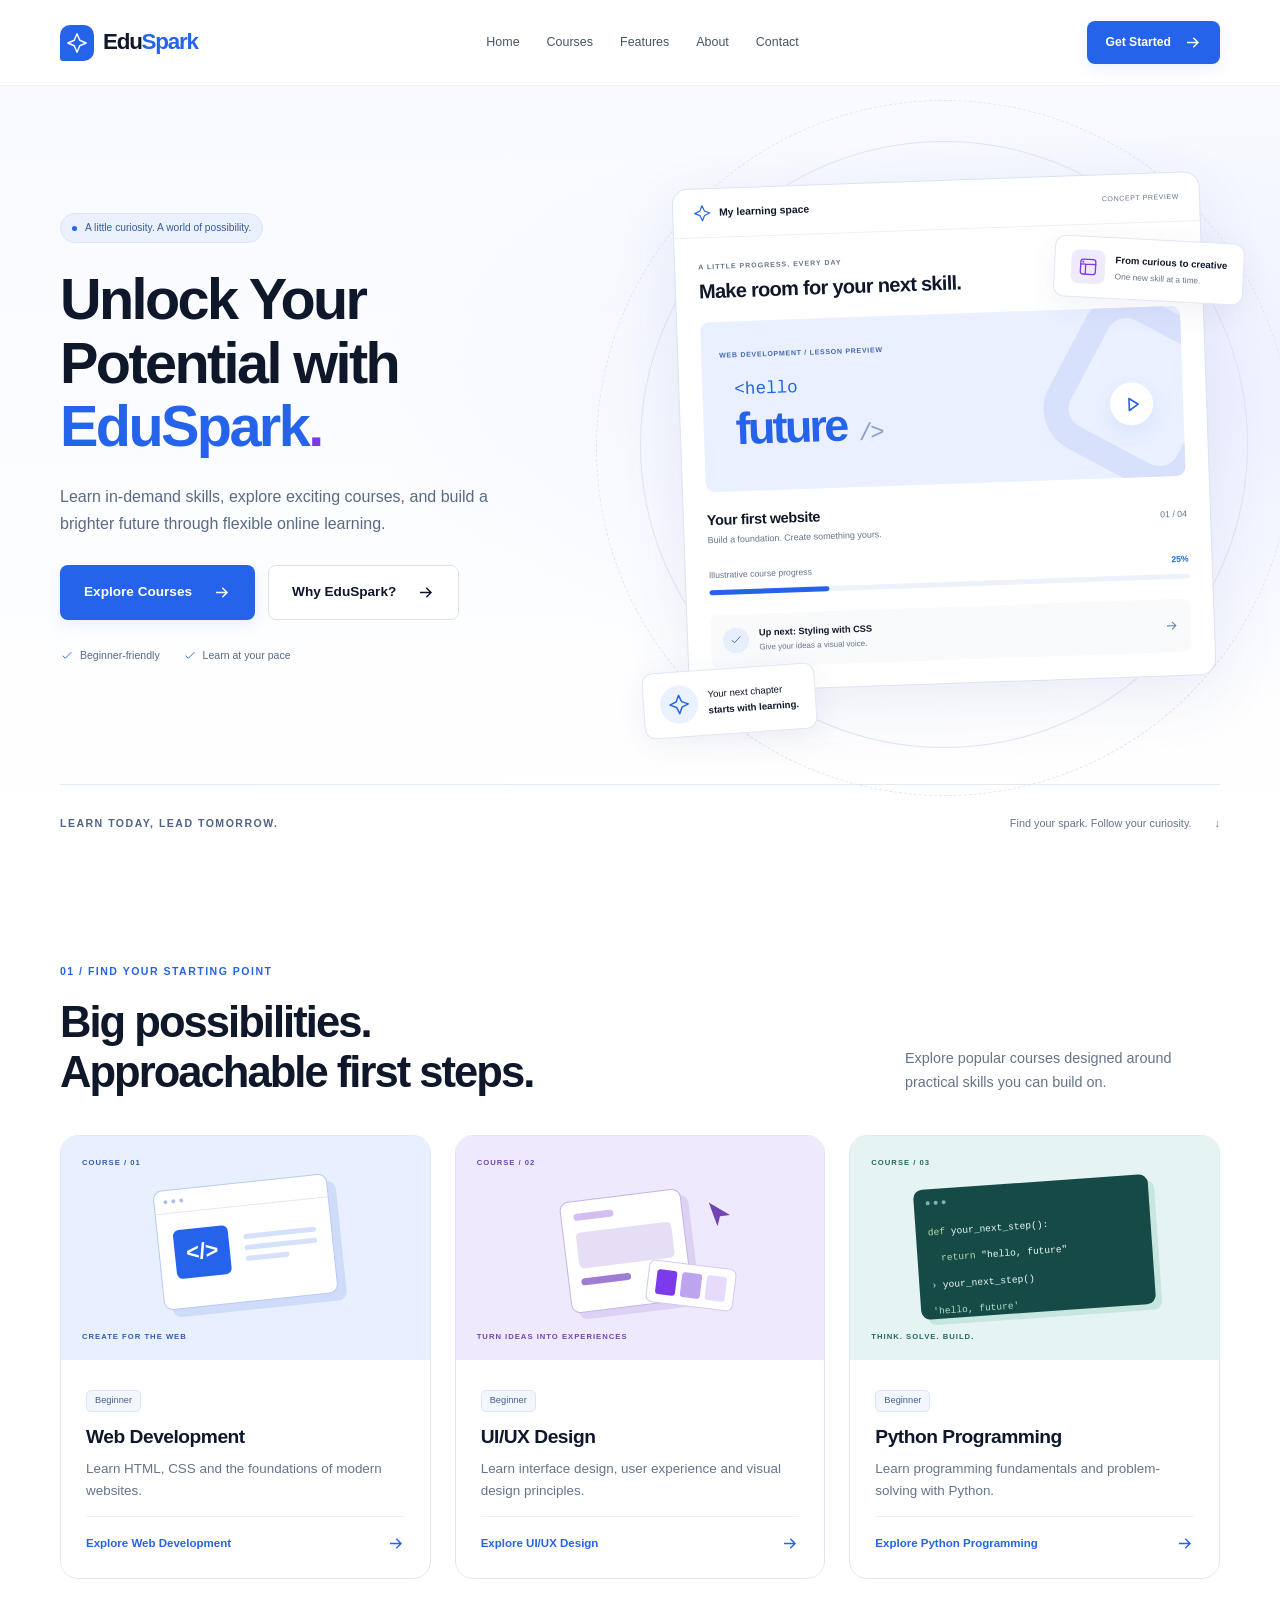
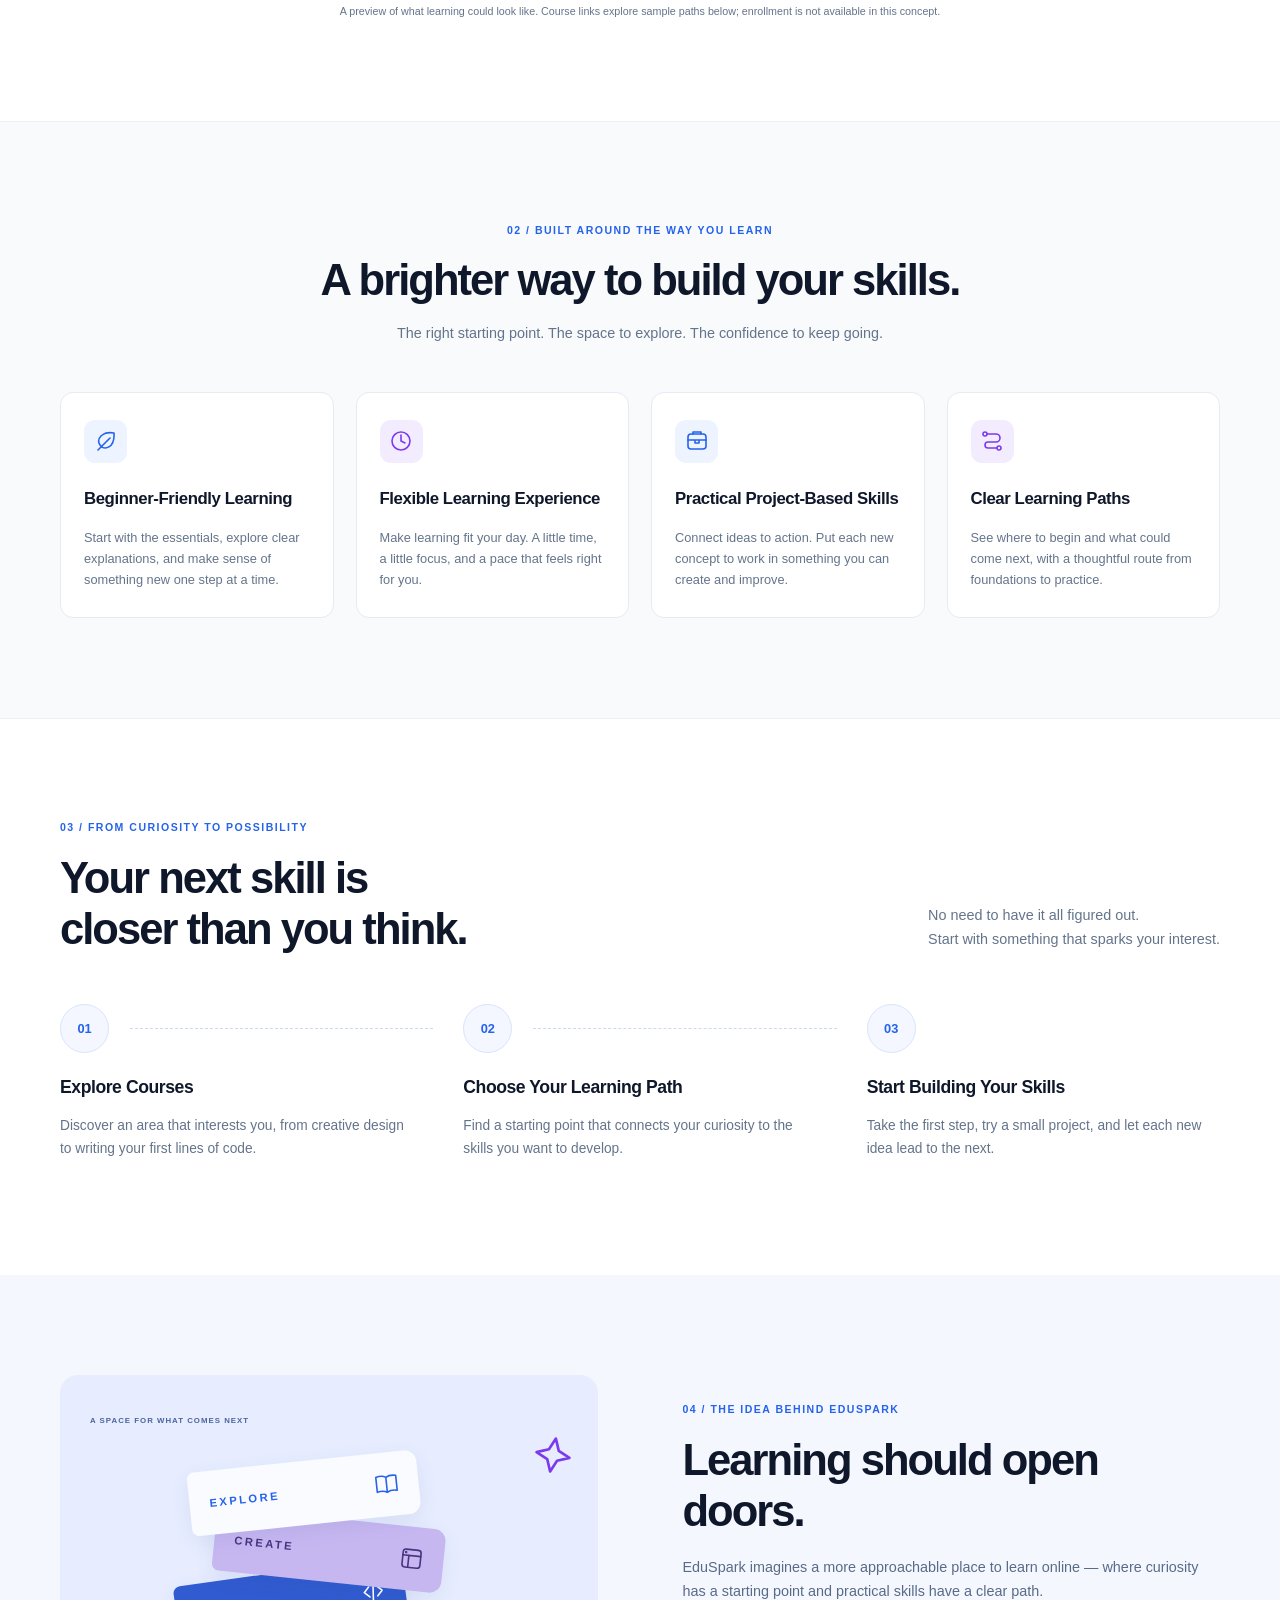
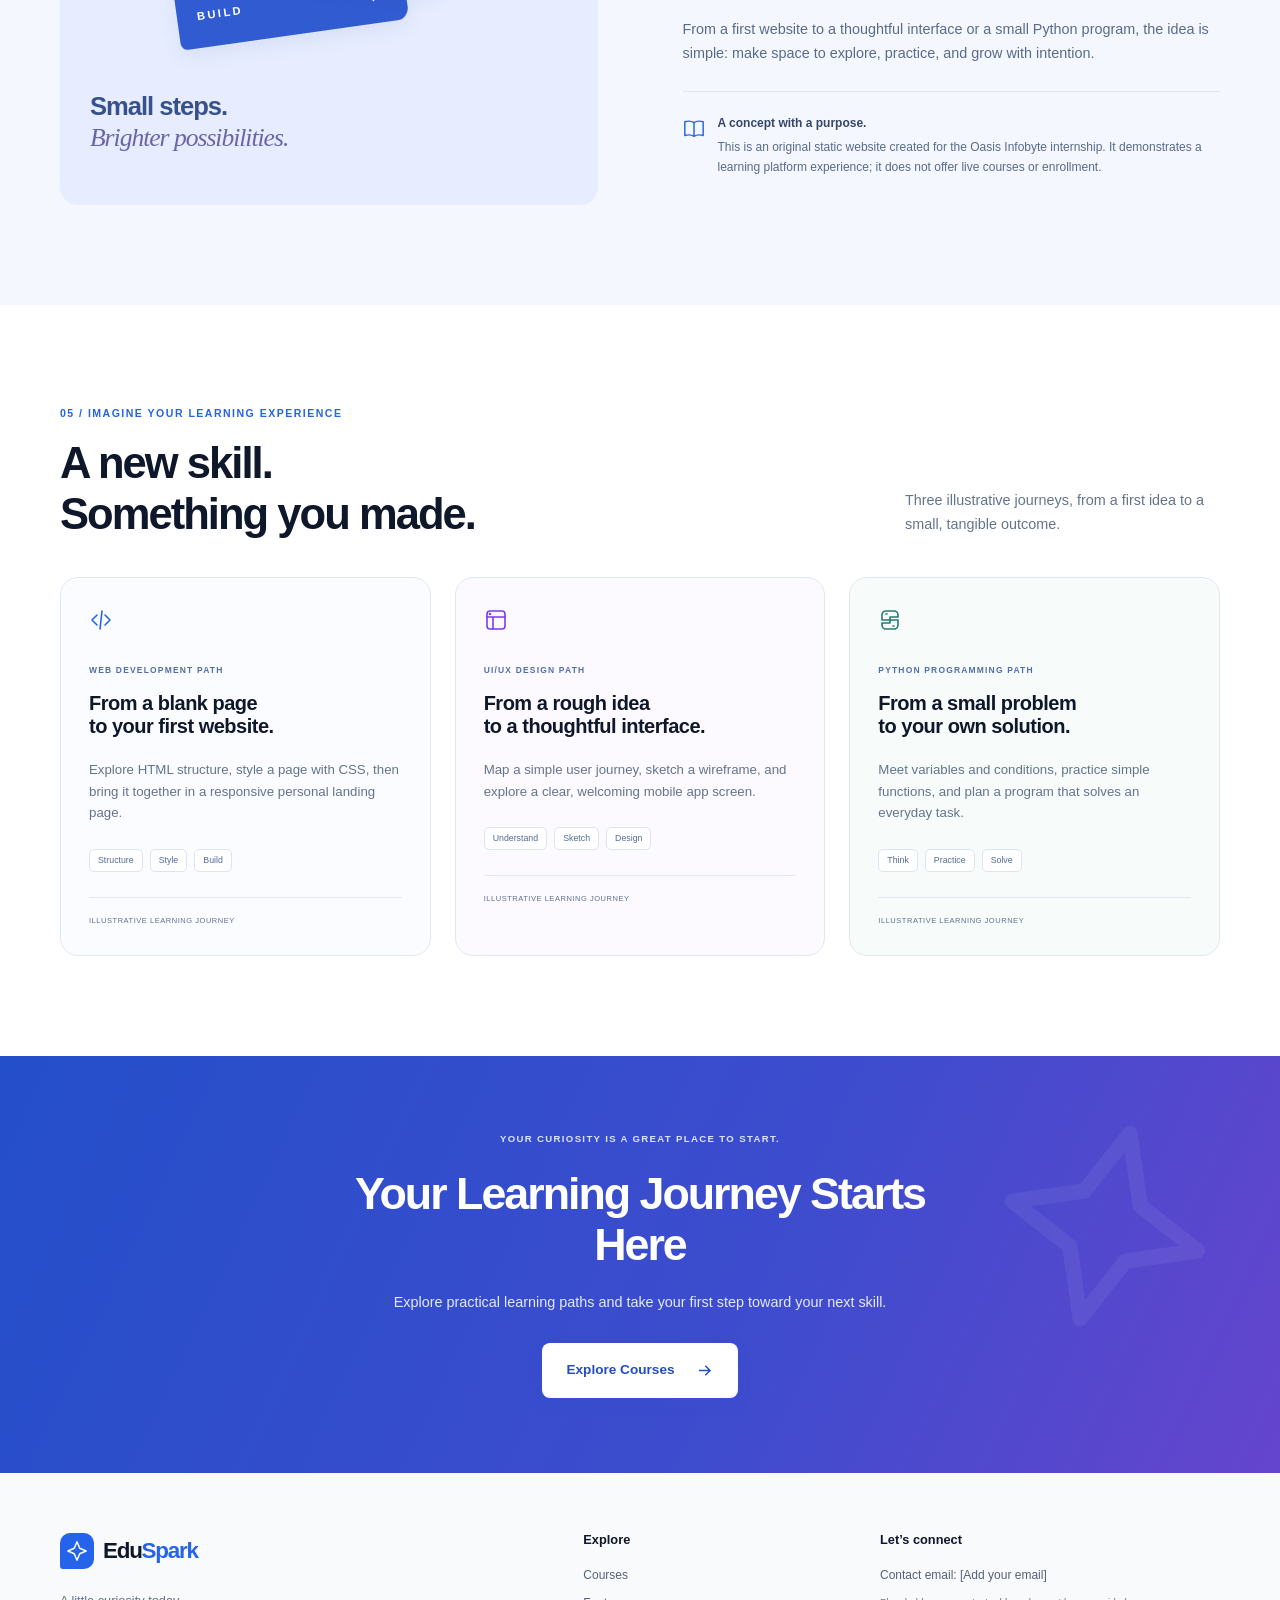
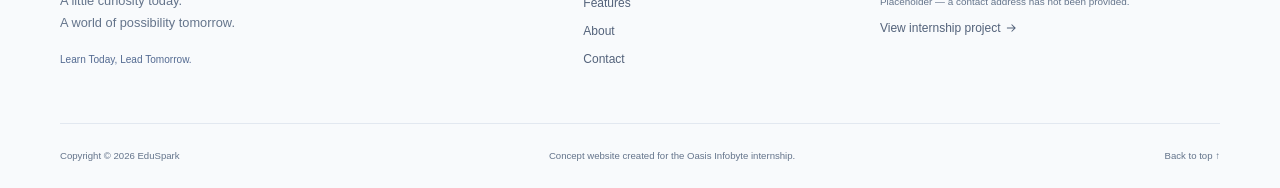
==== WebDev-L1-LandingPage/index.html @ 73d30c65 "Replace Forma landing page with responsive EduSpark concept" ====
<!doctype html>
<html lang="en">
<head>
  <meta charset="UTF-8">
  <meta name="viewport" content="width=device-width, initial-scale=1">
  <meta name="description" content="EduSpark is an online learning platform concept for exploring practical skills in web development, UI/UX design, and Python programming.">
  <meta name="theme-color" content="#2563EB">
  <title>EduSpark — Learn Today, Lead Tomorrow.</title>
  <link rel="stylesheet" href="styles.css">
</head>
<body>
  <a class="skip-link" href="#home">Skip to main content</a>
  <header class="site-header">
    <nav class="container navigation" aria-label="Main navigation">
      <a class="logo" href="#home" aria-label="EduSpark home"><span class="logo-symbol"><svg class="icon" viewBox="0 0 24 24" fill="none" stroke="currentColor" stroke-width="1.6" stroke-linecap="round" stroke-linejoin="round" aria-hidden="true"><path d="m12 2 3 7 7 3-7 3-3 7-3-7-7-3 7-3Z"/></svg></span><span>Edu<span class="logo-blue">Spark</span></span></a>
      <div class="nav-links">
        <a href="#home">Home</a>
        <a href="#courses">Courses</a>
        <a href="#features">Features</a>
        <a href="#about">About</a>
        <a href="#contact">Contact</a>
      </div>
      <a class="button button-small" href="#courses">Get Started <svg viewBox="0 0 24 24" class="arrow" fill="none" stroke="currentColor" stroke-width="1.8" aria-hidden="true"><path d="M5 12h14m-6-6 6 6-6 6"/></svg></a>
    </nav>
  </header>

  <main>
    <section class="hero" id="home" aria-labelledby="hero-title">
      <div class="container hero-grid">
        <div class="hero-copy">
          <p class="pill"><span class="pill-dot"></span> A little curiosity. A world of possibility.</p>
          <h1 id="hero-title">Unlock Your<br>Potential with <span>EduSpark</span><span class="title-dot">.</span></h1>
          <p class="hero-description">Learn in-demand skills, explore exciting courses, and build a brighter future through flexible online learning.</p>
          <div class="hero-actions">
            <a class="button" href="#courses">Explore Courses <svg viewBox="0 0 24 24" class="arrow" fill="none" stroke="currentColor" stroke-width="1.8" aria-hidden="true"><path d="M5 12h14m-6-6 6 6-6 6"/></svg></a>
            <a class="button button-secondary" href="#features">Why EduSpark? <svg viewBox="0 0 24 24" class="arrow" fill="none" stroke="currentColor" stroke-width="1.8" aria-hidden="true"><path d="M5 12h14m-6-6 6 6-6 6"/></svg></a>
          </div>
          <div class="hero-notes"><span><svg class="icon" viewBox="0 0 24 24" fill="none" stroke="currentColor" stroke-width="1.6" stroke-linecap="round" stroke-linejoin="round" aria-hidden="true"><path d="m5 12 4 4L19 6"/></svg> Beginner-friendly</span><span><svg class="icon" viewBox="0 0 24 24" fill="none" stroke="currentColor" stroke-width="1.6" stroke-linecap="round" stroke-linejoin="round" aria-hidden="true"><path d="m5 12 4 4L19 6"/></svg> Learn at your pace</span></div>
        </div>

        <div class="learning-scene" role="img" aria-label="Illustrative learning dashboard, demonstrating a web development learning path">
          <span class="scene-orbit orbit-one" aria-hidden="true"></span>
          <span class="scene-orbit orbit-two" aria-hidden="true"></span>
          <div class="dashboard">
            <div class="dashboard-top"><span class="dashboard-brand"><svg class="icon" viewBox="0 0 24 24" fill="none" stroke="currentColor" stroke-width="1.6" stroke-linecap="round" stroke-linejoin="round" aria-hidden="true"><path d="m12 2 3 7 7 3-7 3-3 7-3-7-7-3 7-3Z"/></svg> My learning space</span><span class="demo-label">CONCEPT PREVIEW</span></div>
            <div class="dashboard-body">
              <div class="dashboard-welcome"><div><p class="eyebrow">A LITTLE PROGRESS, EVERY DAY</p><h2>Make room for your next skill.</h2></div><span class="dashboard-avatar" aria-hidden="true"><svg class="icon" viewBox="0 0 24 24" fill="none" stroke="currentColor" stroke-width="1.6" stroke-linecap="round" stroke-linejoin="round" aria-hidden="true"><path d="M12 5c-3-2-6-2-10-1v15c4-1 7-1 10 1 3-2 6-2 10-1V4c-4-1-7-1-10 1Zm0 0v15"/></svg></span></div>
              <div class="lesson-art" aria-hidden="true"><span class="lesson-tag">WEB DEVELOPMENT / LESSON PREVIEW</span><div class="code-illustration"><span>&lt;hello</span><strong>future<span> /&gt;</span></strong></div><span class="play-icon"><svg class="icon" viewBox="0 0 24 24" fill="none" stroke="currentColor" stroke-width="1.6" stroke-linecap="round" stroke-linejoin="round" aria-hidden="true"><path d="m9 6 9 6-9 6Z"/></svg></span><div class="art-grid"></div></div>
              <div class="lesson-meta"><div><h3>Your first website</h3><p>Build a foundation. Create something yours.</p></div><span class="lesson-step">01 / 04</span></div>
              <div class="progress-heading"><span>Illustrative course progress</span><strong>25%</strong></div>
              <div class="progress-track" aria-hidden="true"><span></span></div>
              <div class="next-lesson"><span class="next-check"><svg class="icon" viewBox="0 0 24 24" fill="none" stroke="currentColor" stroke-width="1.6" stroke-linecap="round" stroke-linejoin="round" aria-hidden="true"><path d="m5 12 4 4L19 6"/></svg></span><div><strong>Up next: Styling with CSS</strong><span>Give your ideas a visual voice.</span></div><svg viewBox="0 0 24 24" class="arrow" fill="none" stroke="currentColor" stroke-width="1.8" aria-hidden="true"><path d="M5 12h14m-6-6 6 6-6 6"/></svg></div>
            </div>
          </div>
          <div class="floating-card floating-skill"><span class="float-icon"><svg class="icon" viewBox="0 0 24 24" fill="none" stroke="currentColor" stroke-width="1.6" stroke-linecap="round" stroke-linejoin="round" aria-hidden="true"><rect x="3" y="3" width="18" height="18" rx="3"/><path d="M3 9h18M9 9v12"/><circle cx="6" cy="6" r=".5"/></svg></span><div><strong>From curious to creative</strong><span>One new skill at a time.</span></div></div>
          <div class="floating-card floating-note"><span class="spark-note"><svg class="icon" viewBox="0 0 24 24" fill="none" stroke="currentColor" stroke-width="1.6" stroke-linecap="round" stroke-linejoin="round" aria-hidden="true"><path d="m12 2 3 7 7 3-7 3-3 7-3-7-7-3 7-3Z"/></svg></span><span>Your next chapter<br><strong>starts with learning.</strong></span></div>
        </div>
      </div>
      <div class="container hero-baseline"><span class="eyebrow">LEARN TODAY, LEAD TOMORROW.</span><span>Find your spark. Follow your curiosity. <span aria-hidden="true">↓</span></span></div>
    </section>

    <section class="section courses-section" id="courses" aria-labelledby="courses-title">
      <div class="container">
        <div class="section-heading"><div><p class="eyebrow section-kicker">01 / FIND YOUR STARTING POINT</p><h2 id="courses-title">Big possibilities.<br>Approachable first steps.</h2></div><p>Explore popular courses designed around practical skills you can build on.</p></div>
        <div class="course-grid">
          <article class="course-card"><div class="course-art web-art"><span class="course-number">COURSE / 01</span><div class="mini-browser" aria-hidden="true"><div class="browser-dots"><i></i><i></i><i></i></div><div class="browser-content"><span>&lt;/&gt;</span><div><b></b><b></b><b></b></div></div></div><span class="art-caption">CREATE FOR THE WEB</span></div><div class="course-body"><span class="level">Beginner</span><h3>Web Development</h3><p>Learn HTML, CSS and the foundations of modern websites.</p><a class="course-link" href="#path-web">Explore Web Development <svg viewBox="0 0 24 24" class="arrow" fill="none" stroke="currentColor" stroke-width="1.8" aria-hidden="true"><path d="M5 12h14m-6-6 6 6-6 6"/></svg></a></div></article>
          <article class="course-card"><div class="course-art design-art"><span class="course-number">COURSE / 02</span><div class="design-visual" aria-hidden="true"><div class="design-window"><span></span><i></i><b></b></div><div class="palette"><i></i><i></i><i></i></div><svg class="design-cursor" viewBox="0 0 24 24" fill="currentColor" aria-hidden="true"><path d="m3 2 17 10-8 1-2 8Z"/></svg></div><span class="art-caption">TURN IDEAS INTO EXPERIENCES</span></div><div class="course-body"><span class="level">Beginner</span><h3>UI/UX Design</h3><p>Learn interface design, user experience and visual design principles.</p><a class="course-link" href="#path-design">Explore UI/UX Design <svg viewBox="0 0 24 24" class="arrow" fill="none" stroke="currentColor" stroke-width="1.8" aria-hidden="true"><path d="M5 12h14m-6-6 6 6-6 6"/></svg></a></div></article>
          <article class="course-card"><div class="course-art python-art"><span class="course-number">COURSE / 03</span><div class="python-visual" aria-hidden="true"><div class="terminal-top"><i></i><i></i><i></i></div><code><span>def</span> your_next_step():<br>&nbsp; <span>return</span> "hello, future"<br><b>›</b> your_next_step()<br><em>'hello, future'</em></code></div><span class="art-caption">THINK. SOLVE. BUILD.</span></div><div class="course-body"><span class="level">Beginner</span><h3>Python Programming</h3><p>Learn programming fundamentals and problem-solving with Python.</p><a class="course-link" href="#path-python">Explore Python Programming <svg viewBox="0 0 24 24" class="arrow" fill="none" stroke="currentColor" stroke-width="1.8" aria-hidden="true"><path d="M5 12h14m-6-6 6 6-6 6"/></svg></a></div></article>
        </div>
        <p class="section-note">A preview of what learning could look like. Course links explore sample paths below; enrollment is not available in this concept.</p>
      </div>
    </section>

    <section class="section features-section" id="features" aria-labelledby="features-title">
      <div class="container"><div class="section-heading centered"><p class="eyebrow section-kicker">02 / BUILT AROUND THE WAY YOU LEARN</p><h2 id="features-title">A brighter way to build your skills.</h2><p>The right starting point. The space to explore. The confidence to keep going.</p></div>
        <div class="features-grid">
          <article class="feature-card"><span class="feature-icon"><svg class="icon" viewBox="0 0 24 24" fill="none" stroke="currentColor" stroke-width="1.6" stroke-linecap="round" stroke-linejoin="round" aria-hidden="true"><path d="M20 4C8 2 2 10 6 16s15 3 14-12ZM4 21 16 9"/></svg></span><h3>Beginner-Friendly Learning</h3><p>Start with the essentials, explore clear explanations, and make sense of something new one step at a time.</p></article>
          <article class="feature-card"><span class="feature-icon"><svg class="icon" viewBox="0 0 24 24" fill="none" stroke="currentColor" stroke-width="1.6" stroke-linecap="round" stroke-linejoin="round" aria-hidden="true"><circle cx="12" cy="12" r="9"/><path d="M12 6v6l4 2"/></svg></span><h3>Flexible Learning Experience</h3><p>Make learning fit your day. A little time, a little focus, and a pace that feels right for you.</p></article>
          <article class="feature-card"><span class="feature-icon"><svg class="icon" viewBox="0 0 24 24" fill="none" stroke="currentColor" stroke-width="1.6" stroke-linecap="round" stroke-linejoin="round" aria-hidden="true"><rect x="3" y="5" width="18" height="15" rx="3"/><path d="M8 5V3h8v2M3 11h18m-11 0v3h4v-3"/></svg></span><h3>Practical Project-Based Skills</h3><p>Connect ideas to action. Put each new concept to work in something you can create and improve.</p></article>
          <article class="feature-card"><span class="feature-icon"><svg class="icon" viewBox="0 0 24 24" fill="none" stroke="currentColor" stroke-width="1.6" stroke-linecap="round" stroke-linejoin="round" aria-hidden="true"><circle cx="5" cy="5" r="2"/><circle cx="19" cy="19" r="2"/><path d="M7 5h9a4 4 0 0 1 0 8H8a3 3 0 0 0 0 6h9"/></svg></span><h3>Clear Learning Paths</h3><p>See where to begin and what could come next, with a thoughtful route from foundations to practice.</p></article>
        </div>
      </div>
    </section>

    <section class="section journey-section" id="how-it-works" aria-labelledby="journey-title"><div class="container">
      <div class="section-heading"><div><p class="eyebrow section-kicker">03 / FROM CURIOSITY TO POSSIBILITY</p><h2 id="journey-title">Your next skill is<br>closer than you think.</h2></div><p>No need to have it all figured out.<br>Start with something that sparks your interest.</p></div>
      <ol class="steps"><li><span class="step-number">01</span><h3>Explore Courses</h3><p>Discover an area that interests you, from creative design to writing your first lines of code.</p></li><li><span class="step-number">02</span><h3>Choose Your Learning Path</h3><p>Find a starting point that connects your curiosity to the skills you want to develop.</p></li><li><span class="step-number">03</span><h3>Start Building Your Skills</h3><p>Take the first step, try a small project, and let each new idea lead to the next.</p></li></ol>
    </div></section>

    <section class="section about-section" id="about" aria-labelledby="about-title"><div class="container about-grid">
      <div class="about-art" aria-hidden="true"><span class="art-eyebrow">A SPACE FOR WHAT COMES NEXT</span><div class="book-stack"><div class="book book-one"><span>BUILD</span><svg class="icon" viewBox="0 0 24 24" fill="none" stroke="currentColor" stroke-width="1.6" stroke-linecap="round" stroke-linejoin="round" aria-hidden="true"><path d="m8 7-5 5 5 5m8-10 5 5-5 5m-3-14-2 18"/></svg></div><div class="book book-two"><span>CREATE</span><svg class="icon" viewBox="0 0 24 24" fill="none" stroke="currentColor" stroke-width="1.6" stroke-linecap="round" stroke-linejoin="round" aria-hidden="true"><rect x="3" y="3" width="18" height="18" rx="3"/><path d="M3 9h18M9 9v12"/><circle cx="6" cy="6" r=".5"/></svg></div><div class="book book-three"><span>EXPLORE</span><svg class="icon" viewBox="0 0 24 24" fill="none" stroke="currentColor" stroke-width="1.6" stroke-linecap="round" stroke-linejoin="round" aria-hidden="true"><path d="M12 5c-3-2-6-2-10-1v15c4-1 7-1 10 1 3-2 6-2 10-1V4c-4-1-7-1-10 1Zm0 0v15"/></svg></div></div><span class="about-spark"><svg class="icon" viewBox="0 0 24 24" fill="none" stroke="currentColor" stroke-width="1.6" stroke-linecap="round" stroke-linejoin="round" aria-hidden="true"><path d="m12 2 3 7 7 3-7 3-3 7-3-7-7-3 7-3Z"/></svg></span><p>Small steps.<br><em>Brighter possibilities.</em></p></div>
      <div class="about-copy"><p class="eyebrow section-kicker">04 / THE IDEA BEHIND EDUSPARK</p><h2 id="about-title">Learning should open doors.</h2><p>EduSpark imagines a more approachable place to learn online — where curiosity has a starting point and practical skills have a clear path.</p><p>From a first website to a thoughtful interface or a small Python program, the idea is simple: make space to explore, practice, and grow with intention.</p><div class="concept-note"><svg class="icon" viewBox="0 0 24 24" fill="none" stroke="currentColor" stroke-width="1.6" stroke-linecap="round" stroke-linejoin="round" aria-hidden="true"><path d="M12 5c-3-2-6-2-10-1v15c4-1 7-1 10 1 3-2 6-2 10-1V4c-4-1-7-1-10 1Zm0 0v15"/></svg> <p><strong>A concept with a purpose.</strong> This is an original static website created for the Oasis Infobyte internship. It demonstrates a learning platform experience; it does not offer live courses or enrollment.</p></div></div>
    </div></section>

    <section class="section experience-section" id="learning-paths" aria-labelledby="experience-title"><div class="container">
      <div class="section-heading"><div><p class="eyebrow section-kicker">05 / IMAGINE YOUR LEARNING EXPERIENCE</p><h2 id="experience-title">A new skill.<br>Something you made.</h2></div><p>Three illustrative journeys, from a first idea to a small, tangible outcome.</p></div>
      <div class="experience-grid">
        <article class="experience-card" id="path-web"><span class="experience-icon"><svg class="icon" viewBox="0 0 24 24" fill="none" stroke="currentColor" stroke-width="1.6" stroke-linecap="round" stroke-linejoin="round" aria-hidden="true"><path d="m8 7-5 5 5 5m8-10 5 5-5 5m-3-14-2 18"/></svg></span><p class="eyebrow">WEB DEVELOPMENT PATH</p><h3>From a blank page<br>to your first website.</h3><p>Explore HTML structure, style a page with CSS, then bring it together in a responsive personal landing page.</p><div class="path-tags"><span>Structure</span><span>Style</span><span>Build</span></div><span class="example-label">ILLUSTRATIVE LEARNING JOURNEY</span></article>
        <article class="experience-card" id="path-design"><span class="experience-icon"><svg class="icon" viewBox="0 0 24 24" fill="none" stroke="currentColor" stroke-width="1.6" stroke-linecap="round" stroke-linejoin="round" aria-hidden="true"><rect x="3" y="3" width="18" height="18" rx="3"/><path d="M3 9h18M9 9v12"/><circle cx="6" cy="6" r=".5"/></svg></span><p class="eyebrow">UI/UX DESIGN PATH</p><h3>From a rough idea<br>to a thoughtful interface.</h3><p>Map a simple user journey, sketch a wireframe, and explore a clear, welcoming mobile app screen.</p><div class="path-tags"><span>Understand</span><span>Sketch</span><span>Design</span></div><span class="example-label">ILLUSTRATIVE LEARNING JOURNEY</span></article>
        <article class="experience-card" id="path-python"><span class="experience-icon"><svg class="icon" viewBox="0 0 24 24" fill="none" stroke="currentColor" stroke-width="1.6" stroke-linecap="round" stroke-linejoin="round" aria-hidden="true"><path d="M12 3H8a4 4 0 0 0-4 4v5h8v3H4v2a4 4 0 0 0 4 4h8a4 4 0 0 0 4-4v-5h-8V9h8V7a4 4 0 0 0-4-4z"/><path d="M8 6h1m6 12h1"/></svg></span><p class="eyebrow">PYTHON PROGRAMMING PATH</p><h3>From a small problem<br>to your own solution.</h3><p>Meet variables and conditions, practice simple functions, and plan a program that solves an everyday task.</p><div class="path-tags"><span>Think</span><span>Practice</span><span>Solve</span></div><span class="example-label">ILLUSTRATIVE LEARNING JOURNEY</span></article>
      </div>
    </div></section>

    <section class="final-cta" aria-labelledby="cta-title"><div class="container cta-inner"><div class="cta-decoration" aria-hidden="true"><svg class="icon" viewBox="0 0 24 24" fill="none" stroke="currentColor" stroke-width="1.6" stroke-linecap="round" stroke-linejoin="round" aria-hidden="true"><path d="m12 2 3 7 7 3-7 3-3 7-3-7-7-3 7-3Z"/></svg></div><p class="eyebrow">YOUR CURIOSITY IS A GREAT PLACE TO START.</p><h2 id="cta-title">Your Learning Journey Starts Here</h2><p>Explore practical learning paths and take your first step toward your next skill.</p><a class="button button-white" href="#courses">Explore Courses <svg viewBox="0 0 24 24" class="arrow" fill="none" stroke="currentColor" stroke-width="1.8" aria-hidden="true"><path d="M5 12h14m-6-6 6 6-6 6"/></svg></a></div></section>
  </main>

  <footer class="site-footer" id="contact"><div class="container">
    <div class="footer-grid"><div class="footer-brand"><a class="logo" href="#home" aria-label="EduSpark home"><span class="logo-symbol"><svg class="icon" viewBox="0 0 24 24" fill="none" stroke="currentColor" stroke-width="1.6" stroke-linecap="round" stroke-linejoin="round" aria-hidden="true"><path d="m12 2 3 7 7 3-7 3-3 7-3-7-7-3 7-3Z"/></svg></span><span>Edu<span class="logo-blue">Spark</span></span></a><p>A little curiosity today.<br>A world of possibility tomorrow.</p><span class="footer-tagline">Learn Today, Lead Tomorrow.</span></div><div><h2>Explore</h2><a href="#courses">Courses</a><a href="#features">Features</a><a href="#about">About</a><a href="#contact">Contact</a></div><div class="footer-contact"><h2>Let’s connect</h2><p>Contact email: <span class="placeholder-email">[Add your email]</span></p><p class="contact-placeholder">Placeholder — a contact address has not been provided.</p><a href="https://github.com/VarmithaYogananthan/OIBSIP">View internship project <svg viewBox="0 0 24 24" class="arrow" fill="none" stroke="currentColor" stroke-width="1.8" aria-hidden="true"><path d="M5 12h14m-6-6 6 6-6 6"/></svg></a></div></div>
    <div class="footer-bottom"><span>Copyright © 2026 EduSpark</span><span>Concept website created for the Oasis Infobyte internship.</span><a href="#home">Back to top ↑</a></div>
  </div></footer>
</body>
</html>
---- WebDev-L1-LandingPage/styles.css ----
/* EduSpark · original HTML/CSS-only education concept. */
:root {
  --blue: #2563eb;
  --navy: #0f172a;
  --purple: #7c3aed;
  --light: #f8fafc;
  --muted: #64748b;
  --border: #e2e8f0;
  --radius: 18px;
}
* { box-sizing: border-box; }
html { scroll-behavior: smooth; scroll-padding-top: 110px; }
body { margin: 0; color: var(--navy); background: #fff; font: 16px/1.65 Arial, Helvetica, sans-serif; }
a { color: inherit; text-decoration: none; }
a, button { -webkit-tap-highlight-color: transparent; touch-action: manipulation; }
a:focus-visible { outline: 3px solid #7c3aed; outline-offset: 5px; border-radius: 3px; }
h1, h2, h3, p { margin-top: 0; }
h1, h2, h3 { line-height: 1.16; }
h1, h2 { letter-spacing: -.045em; }
h2 { font-size: clamp(2rem, 3.4vw, 2.9rem); margin-bottom: 20px; }
h3 { font-size: 1.2rem; letter-spacing: -.025em; }
svg { display: inline-block; flex-shrink: 0; }
.icon { width: 24px; height: 24px; vertical-align: middle; }
.arrow { width: 19px; height: 19px; vertical-align: middle; }
.container { width: min(1160px, calc(100% - 64px)); margin-inline: auto; }
.section { padding-block: 100px; }
.eyebrow { font-size: .66rem; font-weight: 700; letter-spacing: .14em; line-height: 1.7; }
.section-kicker { color: var(--blue); margin-bottom: 16px; }
.skip-link { position: fixed; top: -100px; left: 16px; z-index: 100; background: var(--navy); color: white; padding: 12px 20px; }
.skip-link:focus { top: 12px; }
.button { display: inline-flex; justify-content: center; align-items: center; gap: 20px; padding: 15px 23px; border: 1px solid transparent; border-radius: 8px; background: var(--blue); color: white; font-size: .85rem; font-weight: 700; box-shadow: 0 5px 14px #2563eb18; transition: background .2s, transform .2s, box-shadow .2s; }
.button:hover { background: #1d4ed8; transform: translateY(-3px); box-shadow: 0 8px 22px #2563eb26; }
.button-small { padding: 10px 17px; font-size: .76rem; gap: 12px; }
.button-secondary { border-color: #dce3ed; background: white; color: var(--navy); box-shadow: none; }
.button-secondary:hover { background: #edf3ff; }
.logo { display: inline-flex; align-items: center; gap: 9px; font-size: 1.4rem; font-weight: 800; letter-spacing: -.055em; white-space: nowrap; }
.logo-blue { color: var(--blue); }
.logo-symbol { display: grid; place-items: center; width: 34px; height: 36px; color: white; background: var(--blue); border-radius: 10px 10px 10px 3px; }
.logo-symbol .icon { width: 22px; height: 22px; }
.site-header { position: sticky; top: 0; z-index: 20; background: #fffffffa; border-bottom: 1px solid #edf0f7; }
.navigation { display: flex; align-items: center; justify-content: space-between; gap: 25px; min-height: 85px; }
.nav-links { display: flex; gap: 27px; align-items: center; }
.nav-links a { font-size: .78rem; color: #475569; padding-block: 12px; transition: color .2s; }
.nav-links a:hover { color: var(--blue); text-decoration: underline; text-underline-offset: 7px; }
/* Hero and the static learning preview */
.hero { padding-top: 72px; background: radial-gradient(ellipse at 90% 40%, #edf0ff, transparent 48%), linear-gradient(180deg,#f8faff, #fff); overflow: clip; }
.hero-grid { display: grid; grid-template-columns: 1fr 1fr; gap: 56px; align-items: center; }
.hero-copy { padding-block: 35px 50px; min-width: 0; }
.pill { display: inline-flex; align-items: center; gap: 8px; font-size: .64rem; color: #365d9d; background: #eaf0fc; border: 1px solid #dce6fb; border-radius: 30px; padding: 6px 11px; margin-bottom: 25px; }
.pill-dot { width: 5px; height: 5px; background: var(--blue); border-radius: 50%; flex-shrink: 0; }
h1 { font-size: clamp(3rem, 4.5vw, 4.15rem); margin-bottom: 26px; line-height: 1.1; }
h1 > span:not(.title-dot) { color: var(--blue); }
.title-dot { color: var(--purple); }
.hero-description { font-size: 1rem; color: #596b83; max-width: 450px; margin-bottom: 28px; }
.hero-actions { display: flex; flex-wrap: wrap; gap: 13px; }
.hero-notes { display: flex; gap: 23px; margin-top: 27px; font-size: .66rem; color: #596b83; }
.hero-notes .icon { width: 14px; height: 14px; color: var(--blue); margin-right: 3px; }
.learning-scene { position: relative; padding: 22px 12px 25px; min-width: 0; }
.scene-orbit { position: absolute; border: 1px solid #e0e4fa; border-radius: 50%; width: 110%; aspect-ratio: 1; left: -5%; top: -3%; pointer-events: none; }
.orbit-two { width: 126%; left: -13%; top: -10%; border-style: dashed; }
.dashboard { background: white; border: 1px solid #dce3f3; border-radius: 16px; box-shadow: 0 20px 65px #344d9d17; transform: rotate(-2deg); position: relative; }
.dashboard-top { display: flex; align-items: center; justify-content: space-between; gap: 10px; padding: 15px 20px; border-bottom: 1px solid #edf0f5; }
.dashboard-brand { font-size: .65rem; font-weight: 700; }
.dashboard-brand .icon { width: 18px; height: 18px; color: var(--blue); margin-right: 5px; }
.demo-label { font-size: .44rem; letter-spacing: .08em; color: #64748b; }
.dashboard-body { padding: 23px; }
.dashboard-welcome { display: flex; align-items: center; justify-content: space-between; gap: 15px; }
.dashboard-welcome .eyebrow { font-size: .44rem; color: var(--muted); margin-bottom: 7px; }
.dashboard-welcome h2 { font-size: 1.25rem; letter-spacing: -.035em; margin: 0 0 19px; }
.dashboard-avatar { background: #f0edff; color: var(--purple); padding: 8px; border-radius: 10px; }
.dashboard-avatar .icon { width: 21px; }
.lesson-art { position: relative; background: #eaf0ff; padding: 18px; border-radius: 9px; min-height: 170px; overflow: hidden; }
.lesson-tag { position: relative; font-size: .44rem; font-weight: 700; color: #4669ae; letter-spacing: .1em; z-index: 1; }
.code-illustration { color: var(--blue); line-height: 1; padding: 15px 0 5px 14px; position: relative; z-index: 1; }
.code-illustration > span { font-family: monospace; font-size: 1.1rem; }
.code-illustration strong { display: block; font-size: 2.8rem; letter-spacing: -.06em; margin-top: 8px; }
.code-illustration strong span { font-weight: 400; color: #8c9ed0; font-family: monospace; font-size: 1.5rem; }
.play-icon { position: absolute; width: 43px; height: 43px; display: grid; place-items: center; background: white; color: var(--blue); border-radius: 50%; right: 30px; top: 75px; box-shadow: 0 8px 20px #2563eb16; z-index: 1; }
.art-grid { position: absolute; width: 170px; height: 170px; right: -45px; top: 0; border: 25px solid #d8e1fc; border-radius: 45px; transform: rotate(30deg); }
.lesson-meta { display: flex; justify-content: space-between; align-items: center; gap: 14px; margin-top: 20px; }
.lesson-meta h3 { font-size: .9rem; margin-bottom: 4px; }
.lesson-meta p { font-size: .56rem; color: var(--muted); margin: 0; }
.lesson-step { font-size: .55rem; color: var(--muted); white-space: nowrap; }
.progress-heading { display: flex; justify-content: space-between; font-size: .54rem; margin-top: 20px; color: var(--muted); }
.progress-heading strong { color: var(--blue); }
.progress-track { height: 5px; background: #edf1f9; border-radius: 10px; margin-top: 8px; }
.progress-track > span { display: block; height: 100%; width: 25%; background: var(--blue); border-radius: inherit; }
.next-lesson { display: flex; align-items: center; gap: 10px; background: var(--light); padding: 12px; border-radius: 7px; margin-top: 20px; }
.next-check { color: #4669ae; width: 26px; height: 26px; background: #e8effc; display: grid; place-items: center; border-radius: 50%; }
.next-check .icon { width: 14px; height: 14px; }
.next-lesson strong { font-size: .58rem; display: block; }
.next-lesson div > span { font-size: .5rem; color: var(--muted); display: block; }
.next-lesson > .arrow { width: 15px; margin-left: auto; color: #6484b6; }
.floating-card { display: flex; align-items: center; gap: 10px; position: absolute; background: white; border: 1px solid #e2e7f5; box-shadow: 0 8px 30px #3d4c8c12; border-radius: 11px; padding: 13px 16px; font-size: .6rem; }
.floating-card strong { display: block; }
.floating-card div > span { font-size: .52rem; color: var(--muted); }
.floating-skill { top: 81px; right: -24px; transform: rotate(3deg); }
.float-icon { background: #f0eaff; color: var(--purple); padding: 7px; border-radius: 8px; }
.float-icon .icon { width: 20px; height: 20px; }
.floating-note { bottom: 0; left: -25px; transform: rotate(-4deg); }
.spark-note { background: #eaf1ff; padding: 8px; border-radius: 50%; color: var(--blue); }
.spark-note .icon { width: 22px; height: 22px; }
.hero-baseline { display: flex; justify-content: space-between; align-items: center; gap: 20px; padding-block: 30px; border-top: 1px solid #e3e9f3; margin-top: 50px; }
.hero-baseline .eyebrow { color: #506385; }
.hero-baseline > span:last-child { font-size: .68rem; color: var(--muted); }
.hero-baseline > span:last-child > span { margin-left: 20px; }
/* Course previews */
.section-heading { display: flex; justify-content: space-between; gap: 45px; align-items: end; margin-bottom: 38px; }
.section-heading h2 { margin-bottom: 0; }
.section-heading > p { max-width: 315px; color: var(--muted); font-size: .9rem; margin-bottom: 3px; }
.course-grid { display: grid; grid-template-columns: repeat(3,minmax(0,1fr)); gap: 24px; }
.course-card { border: 1px solid var(--border); border-radius: var(--radius); overflow: hidden; transition: transform .2s, box-shadow .2s; }
.course-card:hover { transform: translateY(-5px); box-shadow: 0 15px 35px #0f172a0a; }
.course-art { height: 224px; padding: 21px; position: relative; overflow: hidden; display: flex; flex-direction: column; }
.course-number, .art-caption { font-size: .48rem; letter-spacing: .13em; font-weight: bold; position: relative; z-index: 1; }
.art-caption { margin-top: auto; }
.web-art { background: #e8efff; color: #365baf; }
.mini-browser { width: 175px; height: 120px; border: 1px solid #b9caf2; border-radius: 9px; background: #fff; margin: 12px auto; box-shadow: 8px 8px 0 #cedcfa; transform: rotate(-6deg); }
.browser-dots { display: flex; gap: 4px; padding: 9px; border-bottom: 1px solid #e2e8f0; }
.browser-dots i { width: 4px; height: 4px; border-radius: 50%; background: #a8bfee; }
.browser-content { display: flex; gap: 15px; padding: 17px 15px; align-items: center; }
.browser-content > span { display: grid; place-items: center; width: 55px; height: 49px; border-radius: 6px; background: var(--blue); color: white; font-size: 1.4rem; font-weight: bold; }
.browser-content > div { flex: 1; }
.browser-content b { height: 5px; background: #d5e1fa; display: block; margin-block: 6px; border-radius: 4px; }
.browser-content b:last-child { width: 60%; }
.design-art { background: #efe9fd; color: #7146b0; }
.design-visual { position: relative; width: 190px; height: 140px; margin: auto; }
.design-window { width: 122px; height: 112px; background: white; border: 1px solid #c8b1eb; border-radius: 9px; position: absolute; top: 10px; left: 20px; transform: rotate(-7deg); padding: 12px; box-shadow: 7px 7px 0 #ded2f4; }
.design-window > span { height: 7px; width: 40px; display: block; background: #d2bef1; border-radius: 4px; }
.design-window > i { display: block; height: 36px; background: #e6def5; border-radius: 5px; margin-top: 12px; }
.design-window > b { display: block; height: 7px; width: 50px; background: #9f7cd4; border-radius: 4px; margin-top: 10px; }
.palette { background: white; padding: 8px; border: 1px solid #d7c9ee; border-radius: 7px; display: flex; gap: 5px; position: absolute; right: 0; bottom: 18px; transform: rotate(7deg); }
.palette i { width: 20px; height: 25px; background: #7c3aed; border-radius: 3px; }
.palette i:nth-child(2) { background: #bda4ef; }
.palette i:nth-child(3) { background: #e7dbfb; }
.design-cursor { position: absolute; right: 0; top: 15px; font-size: 2.3rem; }
.python-art { background: #e5f3f2; color: #266963; }
.python-visual { background: #154a46; width: min(235px,100%); border-radius: 9px; margin: 17px auto; padding: 12px; box-shadow: 6px 6px 0 #c6e6df; transform: rotate(-4deg); }
.terminal-top { display: flex; gap: 4px; margin-bottom: 12px; }
.terminal-top i { width: 4px; height: 4px; border-radius: 50%; background: #81b2a9; }
.python-visual code { color: #edf9f6; font-size: .6rem; line-height: 1.8; white-space: nowrap; }
.python-visual code span { color: #b4dca8; }
.python-visual code b { color: #8dc6bd; }
.python-visual code em { color: #afdec9; font-style: normal; }
.course-body { padding: 25px; }
.level { display: inline-block; border: 1px solid #dce5f6; background: #f2f6fd; border-radius: 5px; padding: 2px 8px; font-size: .58rem; color: #47608f; margin-bottom: 14px; }
.course-body h3 { margin-bottom: 10px; }
.course-body > p { font-size: .84rem; color: var(--muted); min-height: 3.3em; }
.course-link { border-top: 1px solid #edf0f5; padding-top: 17px; display: flex; align-items: center; justify-content: space-between; gap: 10px; font-size: .72rem; font-weight: bold; color: var(--blue); }
.course-link:hover { color: #173ba0; }
.section-note { text-align: center; color: var(--muted); font-size: .67rem; margin: 24px 0 0; }
/* Features, learning steps, and platform concept */
.features-section { background: var(--light); border-block: 1px solid #edf1f7; }
.centered { display: block; text-align: center; }
.centered > p { max-width: 550px; margin: 16px auto 0; }
.centered > .section-kicker { margin-top: 0; margin-bottom: 16px; color: var(--blue); font-size: .66rem; }
.features-grid { display: grid; grid-template-columns: repeat(4,minmax(0,1fr)); gap: 22px; margin-top: 46px; }
.feature-card { background: white; padding: 27px 23px; border: 1px solid #e5eaf3; border-radius: 13px; }
.feature-icon { display: grid; place-items: center; width: 43px; height: 43px; background: #edf3ff; color: var(--blue); border-radius: 11px; margin-bottom: 25px; }
.feature-card:nth-child(even) .feature-icon { background: #f2ecfe; color: var(--purple); }
.feature-card h3 { font-size: 1.05rem; line-height: 1.35; }
.feature-card p { font-size: .8rem; color: var(--muted); margin-bottom: 0; }
.steps { padding: 0; margin: 50px 0 0; list-style: none; display: grid; grid-template-columns: repeat(3,minmax(0,1fr)); gap: 50px; }
.steps li { position: relative; }
.steps li:not(:last-child)::after { content: ''; position: absolute; top: 24px; left: 70px; right: -20px; border-top: 1px dashed #cdd9ee; }
.step-number { width: 49px; height: 49px; display: grid; place-items: center; color: var(--blue); border: 1px solid #d8e4fc; border-radius: 50%; background: #f4f7ff; font-size: .8rem; font-weight: bold; margin-bottom: 24px; }
.steps h3 { font-size: 1.1rem; }
.steps p { color: var(--muted); font-size: .86rem; }
.about-section { background: #f5f7ff; }
.about-grid { display: grid; grid-template-columns: 1fr 1fr; gap: 85px; align-items: center; }
.about-art { background: #e7edff; min-height: 430px; border-radius: var(--radius); padding: 30px; position: relative; overflow: hidden; }
.art-eyebrow { font-size: .49rem; letter-spacing: .13em; color: #4965a0; font-weight: 700; }
.book-stack { position: relative; height: 240px; max-width: 330px; margin: auto; }
.book { position: absolute; width: 230px; height: 64px; border-radius: 7px 12px 12px 7px; display: flex; align-items: center; justify-content: space-between; padding: 20px; font-size: .7rem; letter-spacing: .22em; font-weight: bold; box-shadow: 0 6px 20px #2a448815; }
.book-one { background: #315bd0; color: white; top: 140px; left: 12px; transform: rotate(-8deg); }
.book-two { background: #c7b7f1; color: #493381; top: 87px; left: 50px; transform: rotate(6deg); }
.book-three { background: #fafbff; color: var(--blue); top: 30px; left: 25px; transform: rotate(-6deg); }
.about-spark { position: absolute; right: 25px; top: 60px; color: #7c3aed; transform: rotate(10deg); }
.about-spark .icon { width: 40px; height: 40px; }
.about-art > p { font-size: 1.6rem; font-weight: bold; line-height: 1.2; letter-spacing: -.04em; margin: 20px 0 0; color: #37518c; }
.about-art > p > em { font-family: Georgia,serif; font-weight: 400; color: #6b64a6; }
.about-copy > p:not(.eyebrow) { color: #586b87; font-size: .9rem; }
.concept-note { display: flex; align-items: start; gap: 13px; border-top: 1px solid #dce4fa; padding-top: 22px; margin-top: 25px; }
.concept-note > .icon { color: var(--blue); width: 22px; margin-top: 3px; }
.concept-note p { font-size: .75rem; color: #586b87; margin: 0; }
.concept-note strong { display: block; color: #354669; margin-bottom: 5px; }
/* Sample learner journeys: these are examples, not testimonials. */
.experience-grid { display: grid; grid-template-columns: repeat(3,minmax(0,1fr)); gap: 24px; }
.experience-card { padding: 28px; border: 1px solid #e1e7f1; border-radius: var(--radius); background: #fbfcff; scroll-margin-top: 110px; }
.experience-icon { display: block; color: var(--blue); margin-bottom: 30px; }
.experience-card > .eyebrow { color: #526eaa; font-size: .53rem; margin-bottom: 15px; }
.experience-card h3 { font-size: 1.25rem; }
.experience-card > p:not(.eyebrow) { color: var(--muted); font-size: .83rem; }
.path-tags { display: flex; flex-wrap: wrap; gap: 7px; margin-block: 25px; }
.path-tags span { font-size: .55rem; border: 1px solid #dce4f2; border-radius: 5px; background: white; padding: 3px 8px; color: #536b95; }
.example-label { display: block; border-top: 1px solid #e1e7f1; padding-top: 17px; font-size: .47rem; letter-spacing: .07em; color: #60708c; }
.experience-card:nth-child(2) { background: #fcfaff; }
.experience-card:nth-child(2) .experience-icon { color: var(--purple); }
.experience-card:nth-child(3) { background: #f7fcfb; }
.experience-card:nth-child(3) .experience-icon { color: #28796f; }
/* Final invitation and contact */
.final-cta { background: linear-gradient(115deg, #244fca, #3e4cce 60%, #6545cd); color: white; text-align: center; overflow: hidden; }
.cta-inner { padding-block: 75px; position: relative; }
.cta-inner > .eyebrow { font-size: .6rem; color: #dce5ff; }
.cta-inner h2 { font-size: clamp(2rem,3.5vw,3rem); max-width: 620px; margin: 20px auto; position: relative; }
.cta-inner > p:not(.eyebrow) { max-width: 500px; margin: 0 auto 28px; color: #e4eaff; font-size: .9rem; }
.button-white { background: white; color: #244bc0; }
.button-white:hover { background: #eef2ff; }
.cta-decoration { position: absolute; right: 0; top: 55px; color: #ffffff0f; transform: rotate(15deg); }
.cta-decoration .icon { width: 230px; height: 230px; }
.site-footer { background: #f8fafc; padding: 60px 0 25px; }
.footer-grid { display: grid; grid-template-columns: 1.6fr .8fr 1.2fr; gap: 70px; padding-bottom: 45px; }
.footer-brand > p { font-size: .8rem; color: var(--muted); margin: 20px 0 12px; }
.footer-tagline { font-size: .63rem; color: #536a91; }
.footer-grid h2 { font-size: .8rem; margin-bottom: 19px; letter-spacing: 0; }
.footer-grid > div:not(.footer-brand) > a { display: block; font-size: .75rem; color: #53627a; margin: 8px 0; width: fit-content; }
.footer-grid a:hover { color: var(--blue); }
.footer-contact > p { font-size: .75rem; color: #53627a; margin-bottom: 8px; }
.footer-contact > .contact-placeholder { font-size: .62rem; color: #64748b; }
.placeholder-email { overflow-wrap: anywhere; }
.footer-contact .arrow { width: 14px; height: 14px; }
.footer-bottom { display: flex; justify-content: space-between; gap: 20px; padding-top: 24px; border-top: 1px solid var(--border); font-size: .6rem; color: #64748b; }
.footer-bottom a { white-space: nowrap; }
/* Responsive layouts maintain a visible, CSS-only navigation. */
@media (min-width:1600px) { .hero { padding-top: 90px; } .hero-grid { gap: 75px; } }
@media (max-width:1100px) {
  .hero-grid { gap: 30px; }
  .hero-actions { gap: 10px; }
  .hero-actions .button { padding: 13px 16px; gap: 12px; font-size: .78rem; }
  .floating-skill { right: -5px; }
  .floating-note { left: -5px; }
  .features-grid { gap: 15px; }
  .feature-card { padding: 23px 20px; }
  .about-grid { gap: 45px; }
  .book-stack { transform: scale(.9); transform-origin: center; }
  .footer-grid { gap: 40px; }
}
@media (max-width:900px) {
  .container { width: calc(100% - 48px); }
  .navigation { gap: 20px; flex-wrap: wrap; padding-block: 15px; }
  .nav-links { order: 3; width: 100%; justify-content: center; gap: 35px; }
  .nav-links a { padding-block: 4px; }
  html { scroll-padding-top: 150px; }
  .experience-card { scroll-margin-top: 150px; }
  .hero { padding-top: 30px; }
  .hero-grid { grid-template-columns: 1fr; gap: 10px; }
  .hero-copy { max-width: 620px; padding-bottom: 20px; }
  h1 { font-size: 3.8rem; }
  .learning-scene { width: min(500px,90%); margin: 20px auto 10px; }
  .hero-description { max-width: 530px; }
  .hero-baseline { margin-top: 40px; }
  .section { padding-block: 75px; }
  .course-grid { gap: 15px; }
  .course-body { padding: 20px 16px; }
  .course-body h3 { font-size: 1.05rem; }
  .course-body > p { font-size: .77rem; min-height: 5em; }
  .course-link { font-size: .64rem; }
  .course-art { padding: 15px; height: 200px; }
  .mini-browser { width: 145px; height: 115px; margin-top: 15px; }
  .design-visual { transform: scale(.85); transform-origin: center; margin-left: -2px; }
  .python-visual { padding: 8px; margin-top: 22px; }
  .python-visual code { font-size: .45rem; }
  .features-grid { grid-template-columns: repeat(2,minmax(0,1fr)); }
  .steps { gap: 28px; }
  .steps h3 { font-size: 1rem; }
  .steps p { font-size: .78rem; }
  .about-grid { grid-template-columns: 1fr; gap: 35px; }
  .about-art { min-height: 380px; max-width: 520px; width: 100%; margin-inline: auto; }
  .about-art > p { margin-top: 0; }
  .book-stack { transform: none; }
  .experience-grid { gap: 15px; }
  .experience-card { padding: 23px 17px; }
  .experience-card h3 { font-size: 1.1rem; }
  .experience-card > .eyebrow { font-size: .45rem; }
  .footer-grid { grid-template-columns: 1.2fr .7fr 1.2fr; gap: 30px; }
}
@media (max-width:600px) {
  .container { width: calc(100% - 40px); }
  .navigation { gap: 12px; padding-block: 13px; }
  .logo { font-size: 1.2rem; gap: 7px; }
  .logo-symbol { width: 30px; height: 32px; border-radius: 8px 8px 8px 3px; }
  .logo-symbol .icon { width: 20px; height: 20px; }
  .button-small { padding: 8px 11px; gap: 8px; font-size: .65rem; }
  .button-small .arrow { width: 15px; height: 15px; }
  .nav-links { gap: 0; justify-content: space-between; }
  .nav-links a { font-size: .69rem; padding-block: 5px; }
  html { scroll-padding-top: 135px; }
  .experience-card { scroll-margin-top: 135px; }
  .hero { padding-top: 25px; }
  .hero-copy { padding-top: 15px; }
  .pill { font-size: .54rem; padding: 6px 9px; gap: 6px; margin-bottom: 22px; }
  h1 { font-size: clamp(2.6rem,10vw,3.5rem); }
  .hero-description { font-size: .91rem; margin-bottom: 25px; }
  .hero-actions .button { padding: 13px 14px; font-size: .73rem; gap: 11px; }
  .hero-notes { gap: 17px; font-size: .57rem; margin-top: 23px; }
  .hero-notes .icon { width: 12px; height: 12px; }
  .learning-scene { width: 100%; padding: 18px 7px 30px; margin-top: 30px; }
  .dashboard { transform: none; }
  .dashboard-top { padding: 13px; }
  .dashboard-brand { font-size: .57rem; }
  .dashboard-brand .icon { width: 15px; height: 15px; }
  .demo-label { font-size: .37rem; }
  .dashboard-body { padding: 16px; }
  .dashboard-welcome h2 { font-size: 1.1rem; }
  .dashboard-welcome .eyebrow { font-size: .39rem; }
  .dashboard-avatar { padding: 5px; }
  .dashboard-avatar .icon { width: 18px; height: 18px; }
  .lesson-art { min-height: 150px; padding: 13px; }
  .lesson-tag { font-size: .38rem; }
  .code-illustration strong { font-size: 2.4rem; }
  .play-icon { width: 37px; height: 37px; right: 17px; top: 70px; }
  .floating-skill { top: -7px; right: 0; padding: 8px 11px; gap: 8px; }
  .floating-skill strong { font-size: .53rem; }
  .floating-skill div > span { font-size: .47rem; }
  .float-icon { padding: 5px; }
  .float-icon .icon { width: 17px; height: 17px; }
  .floating-note { bottom: 0; left: 10px; padding: 9px 12px; }
  .floating-note > span:last-child { font-size: .53rem; }
  .hero-baseline { display: block; padding-block: 23px; margin-top: 25px; }
  .hero-baseline .eyebrow { display: block; font-size: .55rem; margin-bottom: 8px; }
  .hero-baseline > span:last-child { font-size: .6rem; }
  .section { padding-block: 60px; }
  h2 { font-size: 2rem; }
  .section-kicker { font-size: .56rem; }
  .section-heading { display: block; margin-bottom: 30px; }
  .section-heading > p { font-size: .85rem; margin: 20px 0 0; max-width: none; }
  .centered > .section-kicker { font-size: .55rem; margin: 0 0 16px; }
  .centered > p { margin-top: 16px; }
  .course-grid { grid-template-columns: 1fr; gap: 23px; }
  .course-art { height: 220px; padding: 20px; }
  .course-number, .art-caption { font-size: .48rem; }
  .mini-browser { width: 175px; height: 120px; margin: 12px auto; }
  .design-visual { transform: none; margin: auto; }
  .python-visual { padding: 12px; margin: 17px auto; }
  .python-visual code { font-size: .6rem; }
  .course-body { padding: 24px; }
  .course-body h3 { font-size: 1.2rem; }
  .course-body > p { min-height: 0; font-size: .84rem; }
  .course-link { font-size: .72rem; }
  .section-note { text-align: left; font-size: .65rem; }
  .features-grid { grid-template-columns: 1fr; gap: 15px; margin-top: 30px; }
  .feature-card { padding: 25px; }
  .feature-icon { margin-bottom: 18px; }
  .feature-card h3 { font-size: 1.1rem; }
  .feature-card p { font-size: .84rem; }
  .steps { grid-template-columns: 1fr; gap: 26px; margin-top: 35px; }
  .steps li { padding-left: 70px; }
  .steps li:not(:last-child)::after { top: 58px; bottom: -10px; left: 24px; right: auto; border-top: none; border-left: 1px dashed #cdd9ee; }
  .step-number { position: absolute; left: 0; top: 0; }
  .steps h3 { font-size: 1.1rem; margin-bottom: 12px; }
  .steps p { font-size: .84rem; margin: 0; }
  .about-art { min-height: 365px; padding: 24px; }
  .book-stack { transform: scale(.85); transform-origin: top left; width: 300px; height: 220px; }
  .book { width: 220px; }
  .book-two { left: 35px; }
  .about-art > p { font-size: 1.45rem; margin-top: 10px; }
  .about-spark { right: 15px; top: 55px; }
  .about-spark .icon { width: 30px; height: 30px; }
  .art-eyebrow { font-size: .43rem; }
  .experience-grid { grid-template-columns: 1fr; gap: 20px; }
  .experience-card { padding: 27px; }
  .experience-card h3 { font-size: 1.3rem; }
  .experience-card > .eyebrow { font-size: .53rem; }
  .experience-icon { margin-bottom: 22px; }
  .experience-card > p:not(.eyebrow) { font-size: .86rem; }
  .example-label { font-size: .47rem; }
  .cta-inner { padding-block: 60px; }
  .cta-inner > .eyebrow { font-size: .5rem; }
  .cta-inner h2 { font-size: 2.2rem; }
  .cta-decoration { right: -50px; top: 30px; }
  .cta-decoration .icon { width: 160px; height: 160px; }
  .site-footer { padding-top: 45px; }
  .footer-grid { grid-template-columns: 1fr 1fr; gap: 30px; padding-bottom: 30px; }
  .footer-brand { grid-column: 1 / -1; }
  .footer-contact > p { font-size: .69rem; }
  .footer-grid > div:not(.footer-brand) > a { font-size: .69rem; }
  .footer-bottom { flex-direction: column; gap: 10px; }
}
@media (prefers-reduced-motion: reduce) {
  html { scroll-behavior: auto; }
  *, *::before, *::after { transition: none !important; animation: none !important; }
}
/* Keep decorative artwork independent of captions and lesson copy. */
.design-cursor { width: 30px; height: 30px; }
.course-art .art-caption { position: absolute; left: 21px; bottom: 17px; }
.python-visual { height: 130px; flex-shrink: 0; margin-top: 12px; }
.learning-scene { padding-bottom: 50px; }
@media (max-width:900px) and (min-width:601px) {
  .python-visual { height: 112px; margin-top: 10px; }
  .course-art .art-caption { left: 15px; bottom: 14px; font-size: .4rem; }
}
@media (max-width:600px) { .learning-scene { padding-bottom: 60px; } }
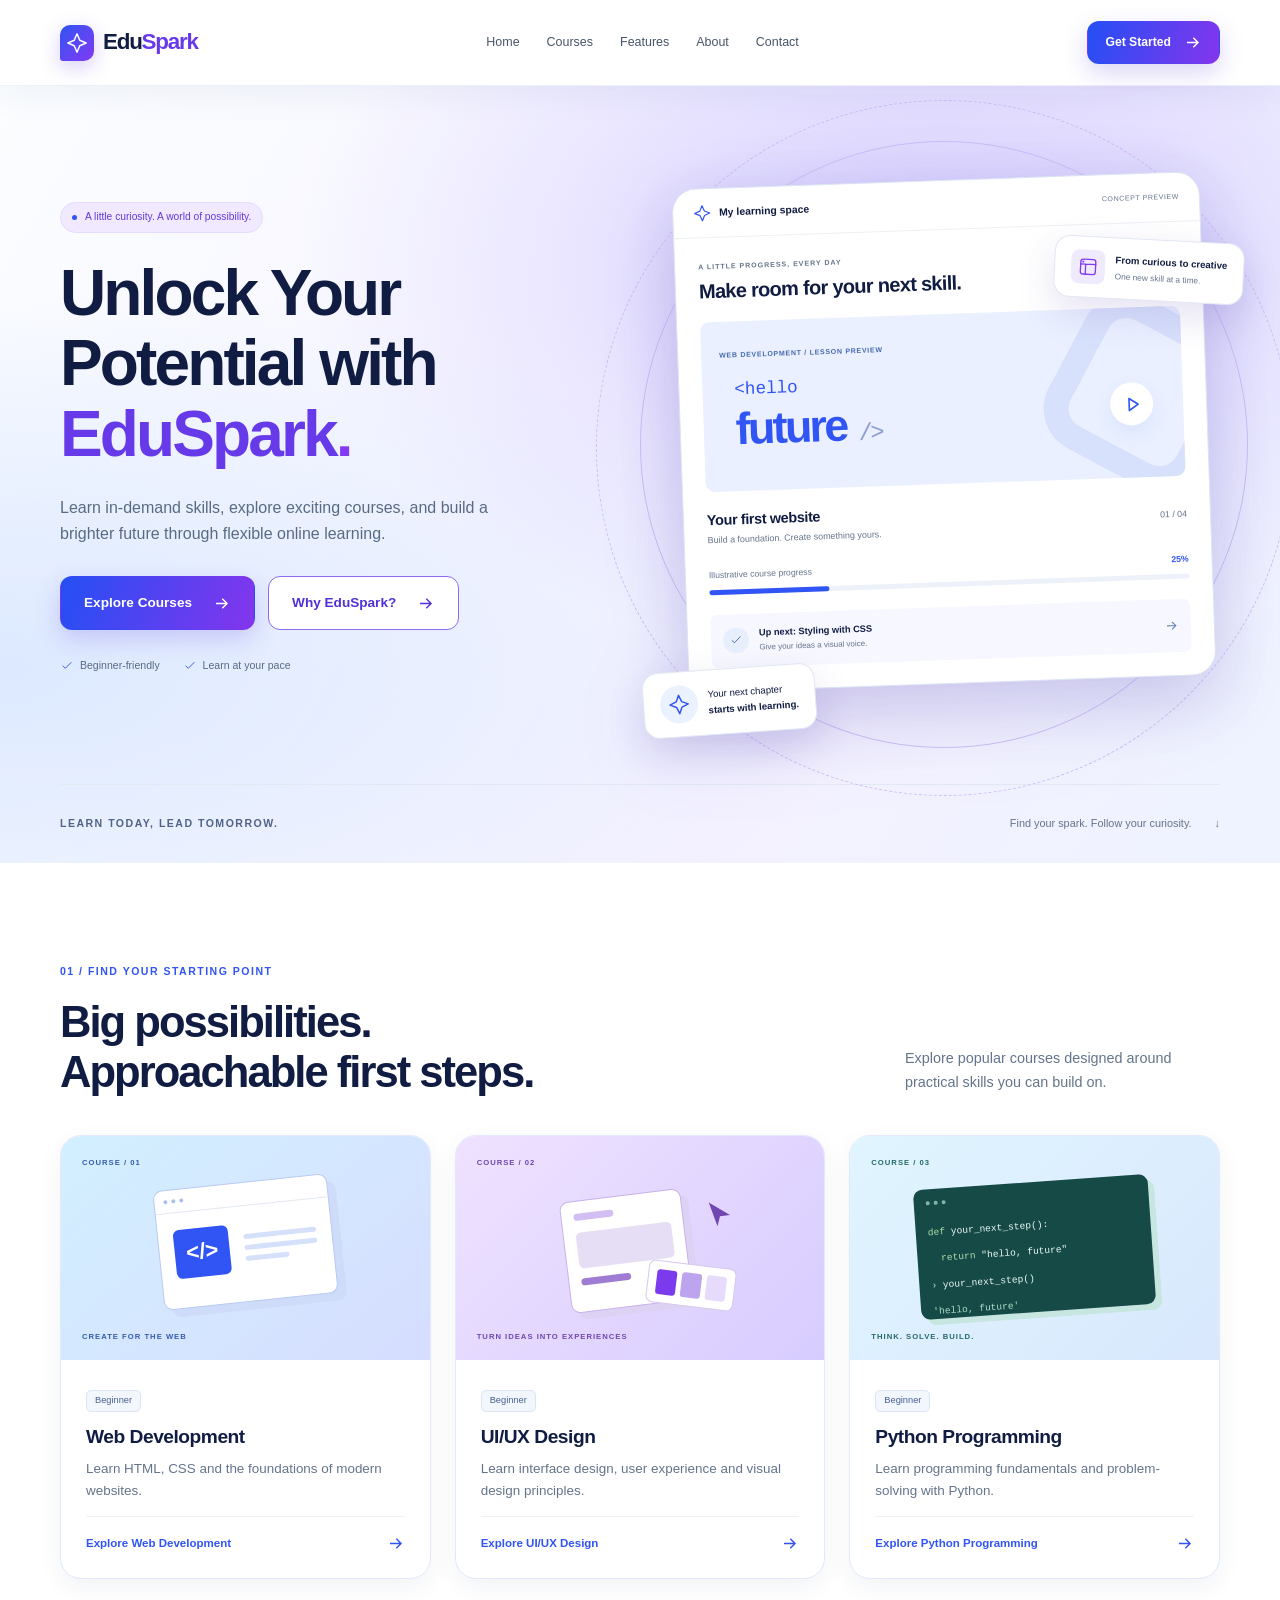
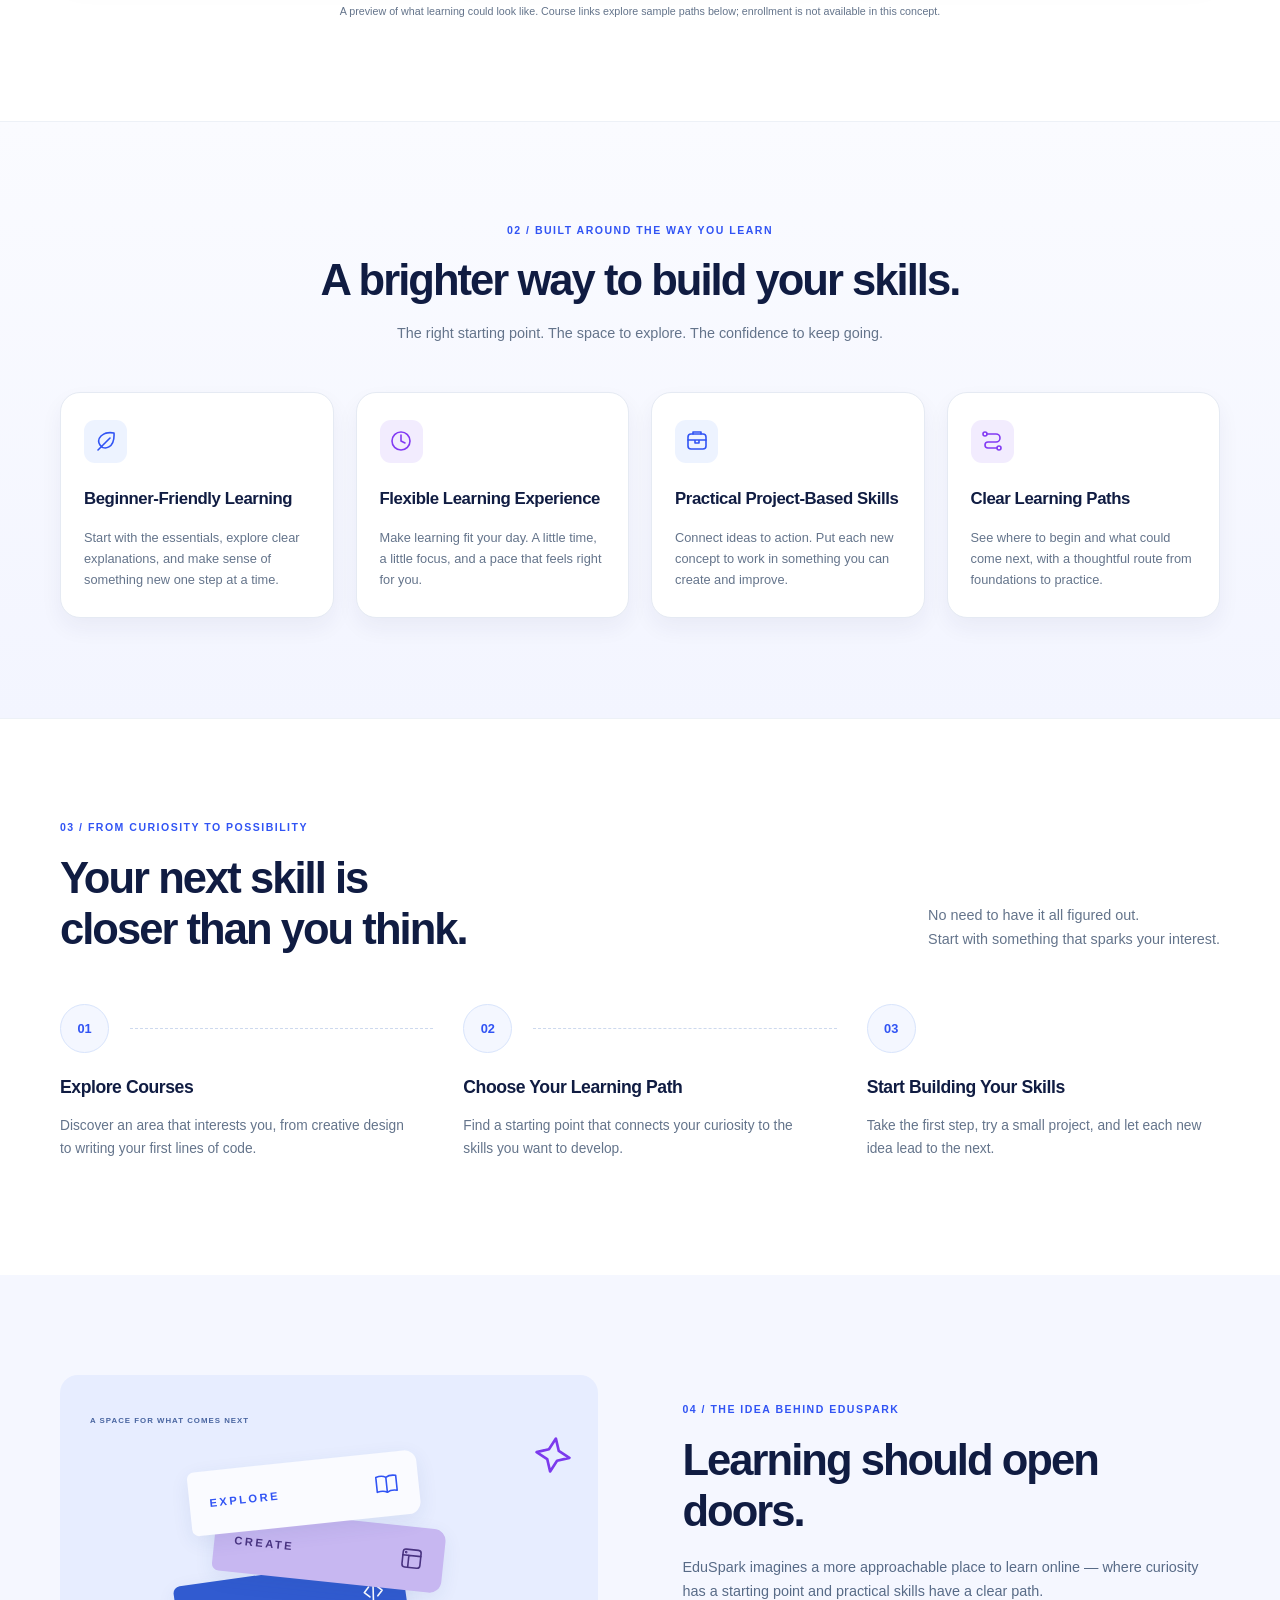
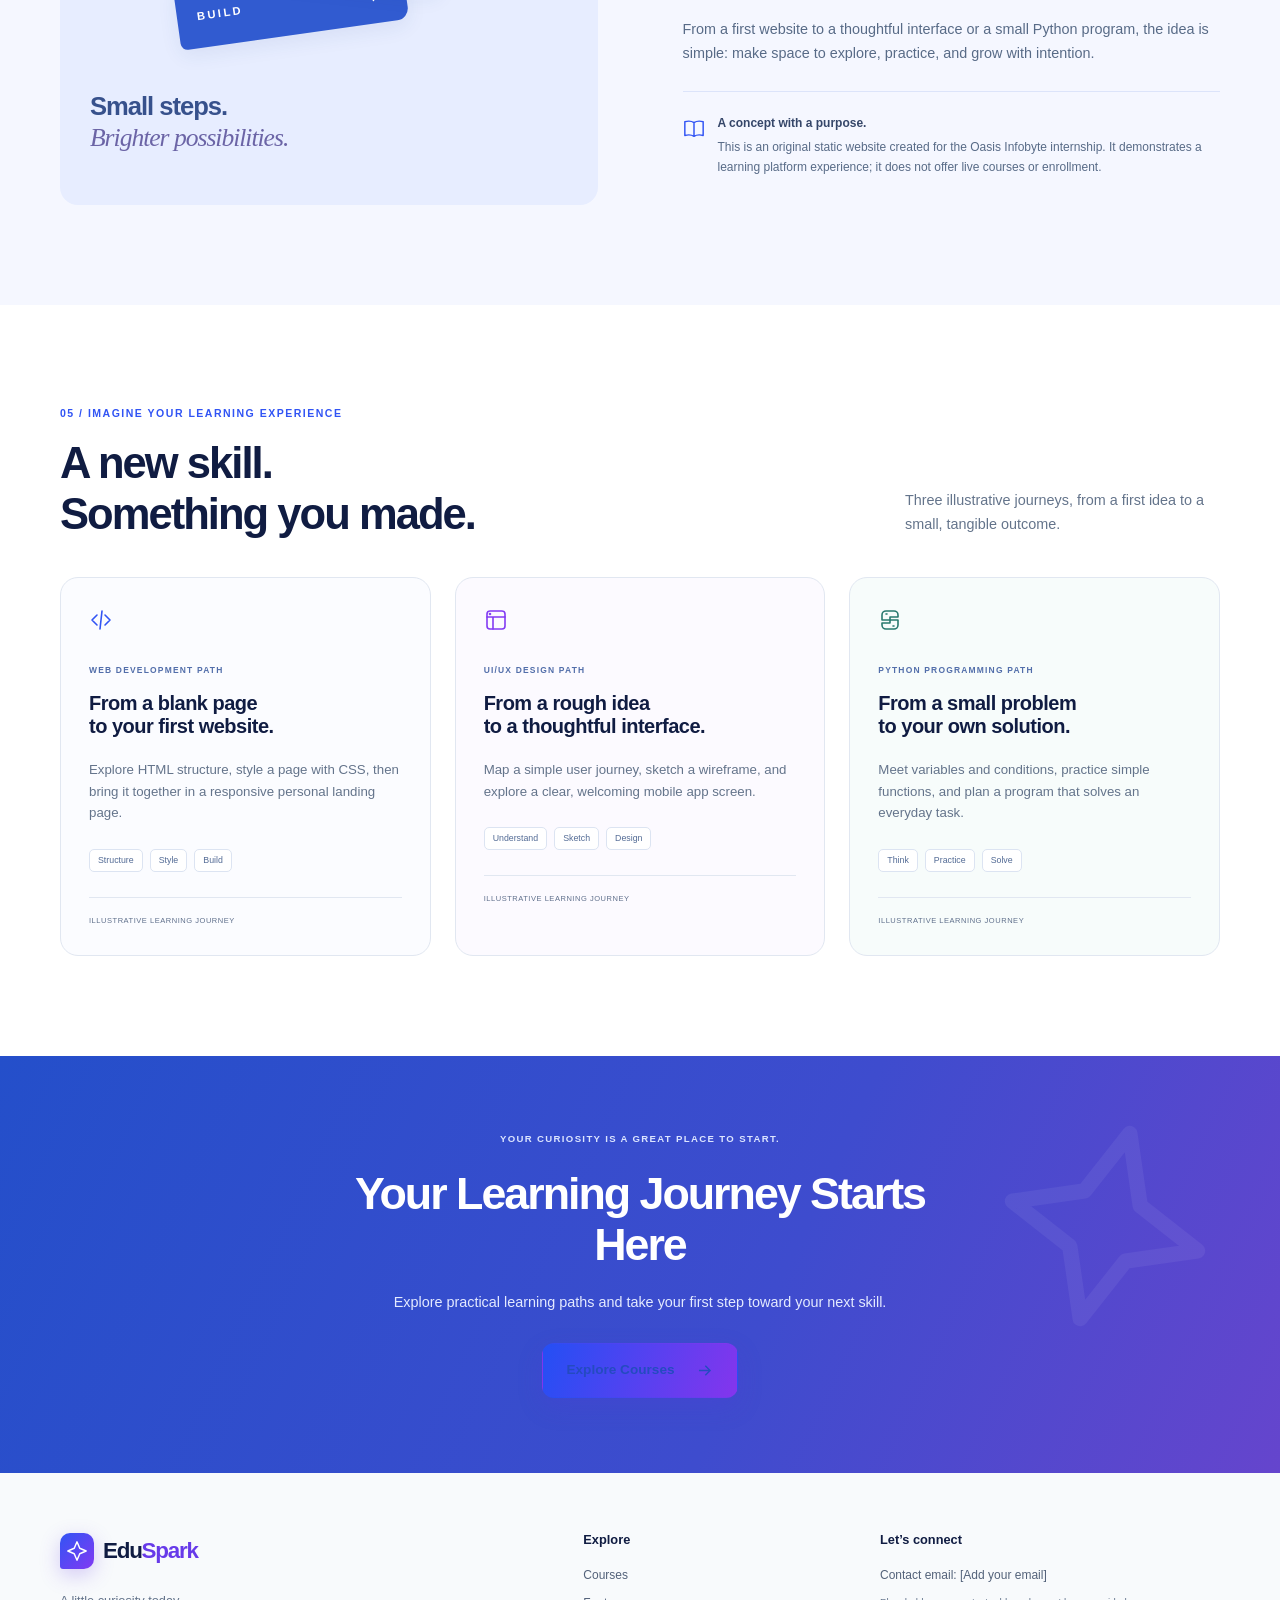
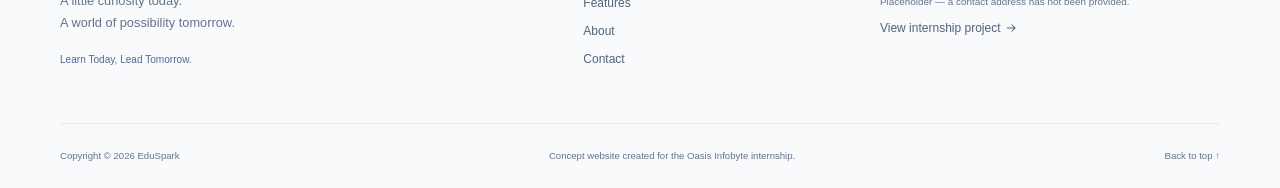
==== commit 4fc5b63f: "Keep project links and documentation aligned with premium refresh" ====
--- a/WebDev-L1-LandingPage/index.html
+++ b/WebDev-L1-LandingPage/index.html
@@ -105,7 +105,7 @@
   </main>
 
   <footer class="site-footer" id="contact"><div class="container">
-    <div class="footer-grid"><div class="footer-brand"><a class="logo" href="#home" aria-label="EduSpark home"><span class="logo-symbol"><svg class="icon" viewBox="0 0 24 24" fill="none" stroke="currentColor" stroke-width="1.6" stroke-linecap="round" stroke-linejoin="round" aria-hidden="true"><path d="m12 2 3 7 7 3-7 3-3 7-3-7-7-3 7-3Z"/></svg></span><span>Edu<span class="logo-blue">Spark</span></span></a><p>A little curiosity today.<br>A world of possibility tomorrow.</p><span class="footer-tagline">Learn Today, Lead Tomorrow.</span></div><div><h2>Explore</h2><a href="#courses">Courses</a><a href="#features">Features</a><a href="#about">About</a><a href="#contact">Contact</a></div><div class="footer-contact"><h2>Let’s connect</h2><p>Contact email: <span class="placeholder-email">[Add your email]</span></p><p class="contact-placeholder">Placeholder — a contact address has not been provided.</p><a href="https://github.com/VarmithaYogananthan/OIBSIP">View internship project <svg viewBox="0 0 24 24" class="arrow" fill="none" stroke="currentColor" stroke-width="1.8" aria-hidden="true"><path d="M5 12h14m-6-6 6 6-6 6"/></svg></a></div></div>
+    <div class="footer-grid"><div class="footer-brand"><a class="logo" href="#home" aria-label="EduSpark home"><span class="logo-symbol"><svg class="icon" viewBox="0 0 24 24" fill="none" stroke="currentColor" stroke-width="1.6" stroke-linecap="round" stroke-linejoin="round" aria-hidden="true"><path d="m12 2 3 7 7 3-7 3-3 7-3-7-7-3 7-3Z"/></svg></span><span>Edu<span class="logo-blue">Spark</span></span></a><p>A little curiosity today.<br>A world of possibility tomorrow.</p><span class="footer-tagline">Learn Today, Lead Tomorrow.</span></div><div><h2>Explore</h2><a href="#courses">Courses</a><a href="#features">Features</a><a href="#about">About</a><a href="#contact">Contact</a></div><div class="footer-contact"><h2>Let’s connect</h2><p>Contact email: <span class="placeholder-email">[Add your email]</span></p><p class="contact-placeholder">Placeholder — a contact address has not been provided.</p><a href="https://github.com/VarmithaYogananthan/OIBSIP/tree/feat/level-1-web-development/WebDev-L1-LandingPage">View internship project <svg viewBox="0 0 24 24" class="arrow" fill="none" stroke="currentColor" stroke-width="1.8" aria-hidden="true"><path d="M5 12h14m-6-6 6 6-6 6"/></svg></a></div></div>
     <div class="footer-bottom"><span>Copyright © 2026 EduSpark</span><span>Concept website created for the Oasis Infobyte internship.</span><a href="#home">Back to top ↑</a></div>
   </div></footer>
 </body>
--- a/WebDev-L1-LandingPage/styles.css
+++ b/WebDev-L1-LandingPage/styles.css
@@ -390,3 +390,29 @@
   .course-art .art-caption { left: 15px; bottom: 14px; font-size: .4rem; }
 }
 @media (max-width:600px) { .learning-scene { padding-bottom: 60px; } }
+
+/* EduSpark premium desktop direction: gradient surfaces, luminous hero and polished cards. */
+:root{--blue:#3154f4;--purple:#823af3;--navy:#101c42;--light:#f7f8ff;--border:#e3e8fb}
+body{background:#fff;color:var(--navy);font-family:Inter,"Segoe UI",Arial,sans-serif}
+.site-header{background:#ffffffed;backdrop-filter:blur(18px);box-shadow:0 8px 35px #273c8510}
+.logo-symbol{background:linear-gradient(135deg,var(--blue),var(--purple));box-shadow:0 6px 20px #633ae340}
+.logo-blue,h1>span:not(.title-dot){color:#673ae9}
+.button{background:linear-gradient(110deg,#244ff4,#8435ed);border-radius:12px;box-shadow:0 9px 24px #5935d735}
+.button:hover{background:linear-gradient(110deg,#173de0,#6926cf);box-shadow:0 14px 32px #5935d745}
+.button-secondary{background:#fff;color:#5132d8;border:1px solid #8b6cf0;box-shadow:none}
+.button-secondary:hover{background:#f6f2ff}
+.hero{background:radial-gradient(ellipse at 72% 22%,#c5baff9c,transparent 48%),radial-gradient(ellipse at 0 75%,#dce9ff,transparent 47%),linear-gradient(120deg,#fbfdff,#f4f1ff 65%,#eef3ff)}
+.hero h1{font-size:clamp(3rem,5vw,4.6rem)}
+.pill{background:#f0e9ff;color:#6637da;border-color:#e4dbff}
+.learning-scene{filter:drop-shadow(0 18px 32px #4f36b71a)}
+.scene-orbit{border-color:#c9bbf5}
+.dashboard{border-radius:24px;box-shadow:0 25px 75px #3e30a42a}
+.floating-card{border-radius:16px;box-shadow:0 14px 38px #44319d24}
+.course-card{background:white;border-radius:21px;box-shadow:0 8px 24px #2538690f}
+.course-card:hover{box-shadow:0 22px 44px #3549a224}
+.web-art{background:linear-gradient(140deg,#d2f0ff,#d6ddff)}
+.design-art{background:linear-gradient(135deg,#efe2ff,#d7ccff)}
+.python-art{background:linear-gradient(135deg,#e0f5ff,#d9e8fd)}
+.feature-card{border-radius:20px;box-shadow:0 10px 22px #1f27610e}
+.features-section{background:linear-gradient(180deg,#fafbff,#f3f5ff)}
+@media(max-width:700px){.hero{background:linear-gradient(145deg,#f7f9ff,#f2edff)}.course-card,.feature-card{border-radius:16px}}
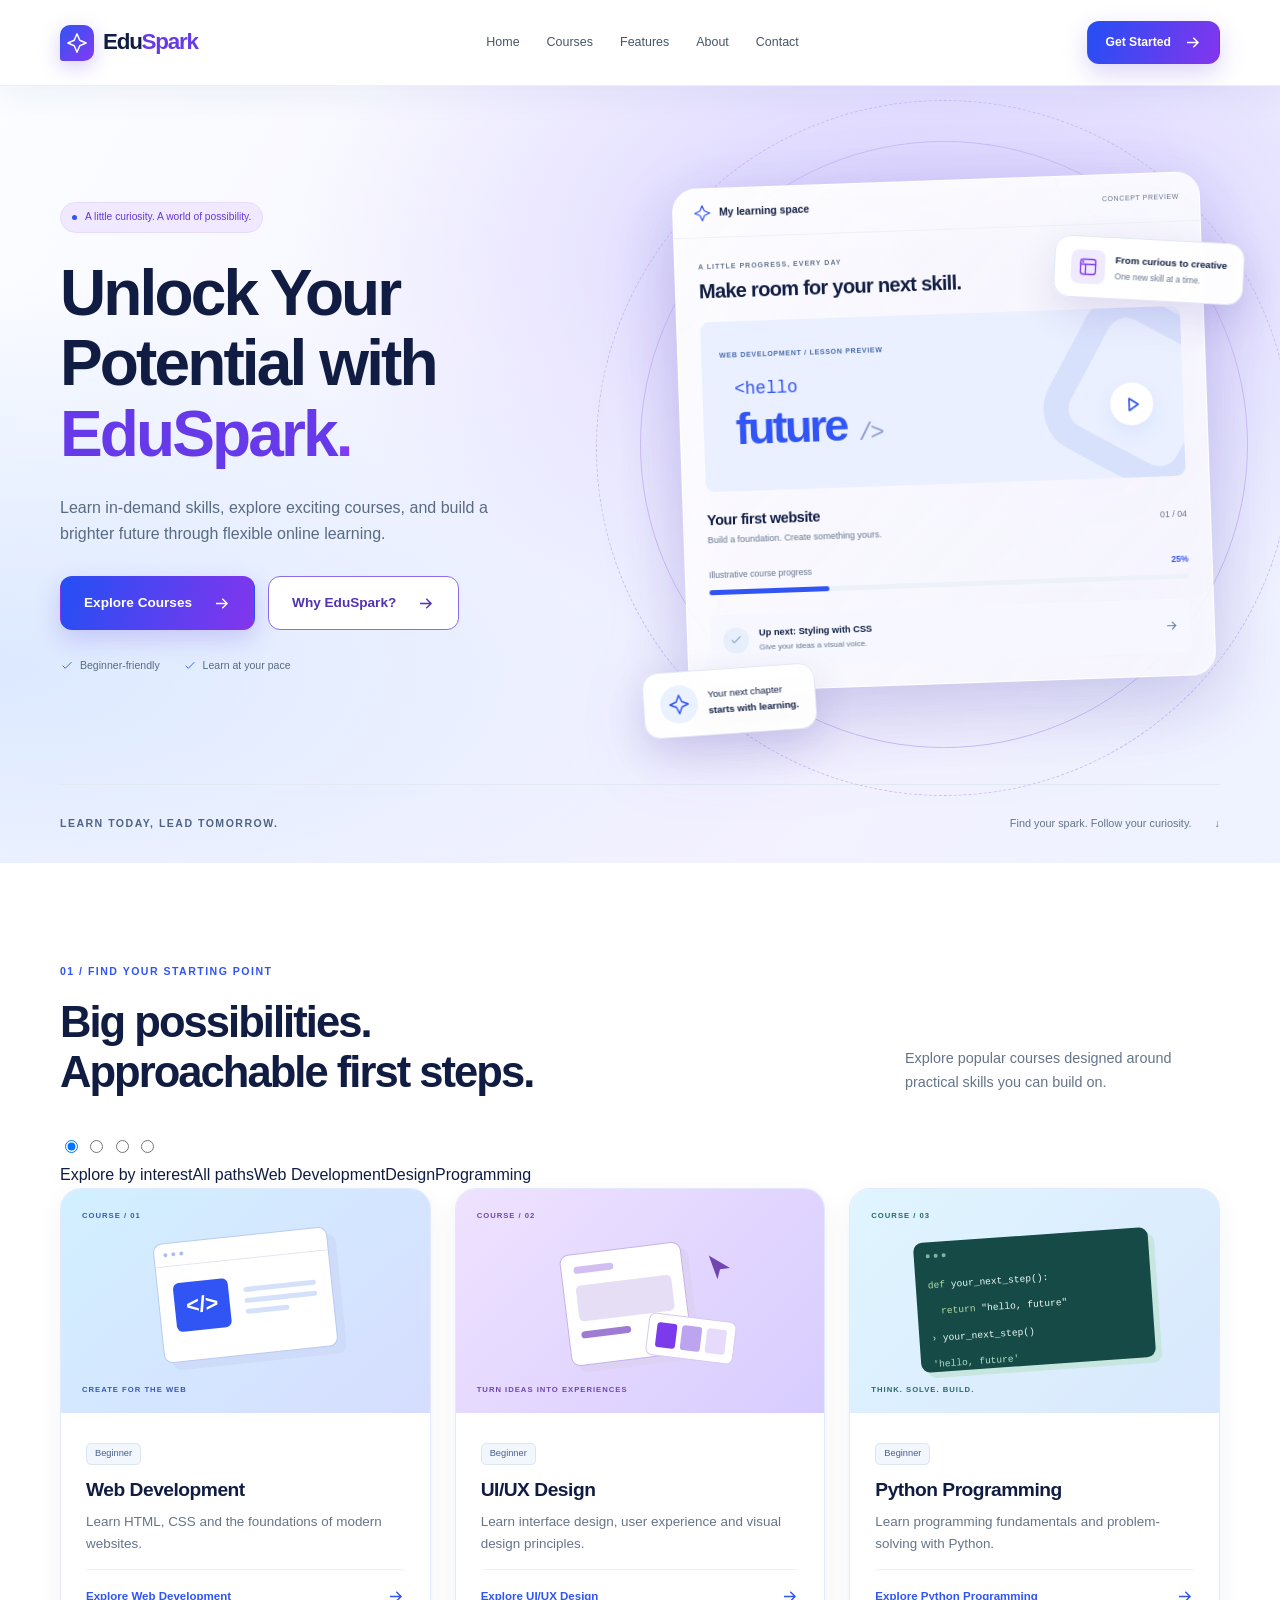
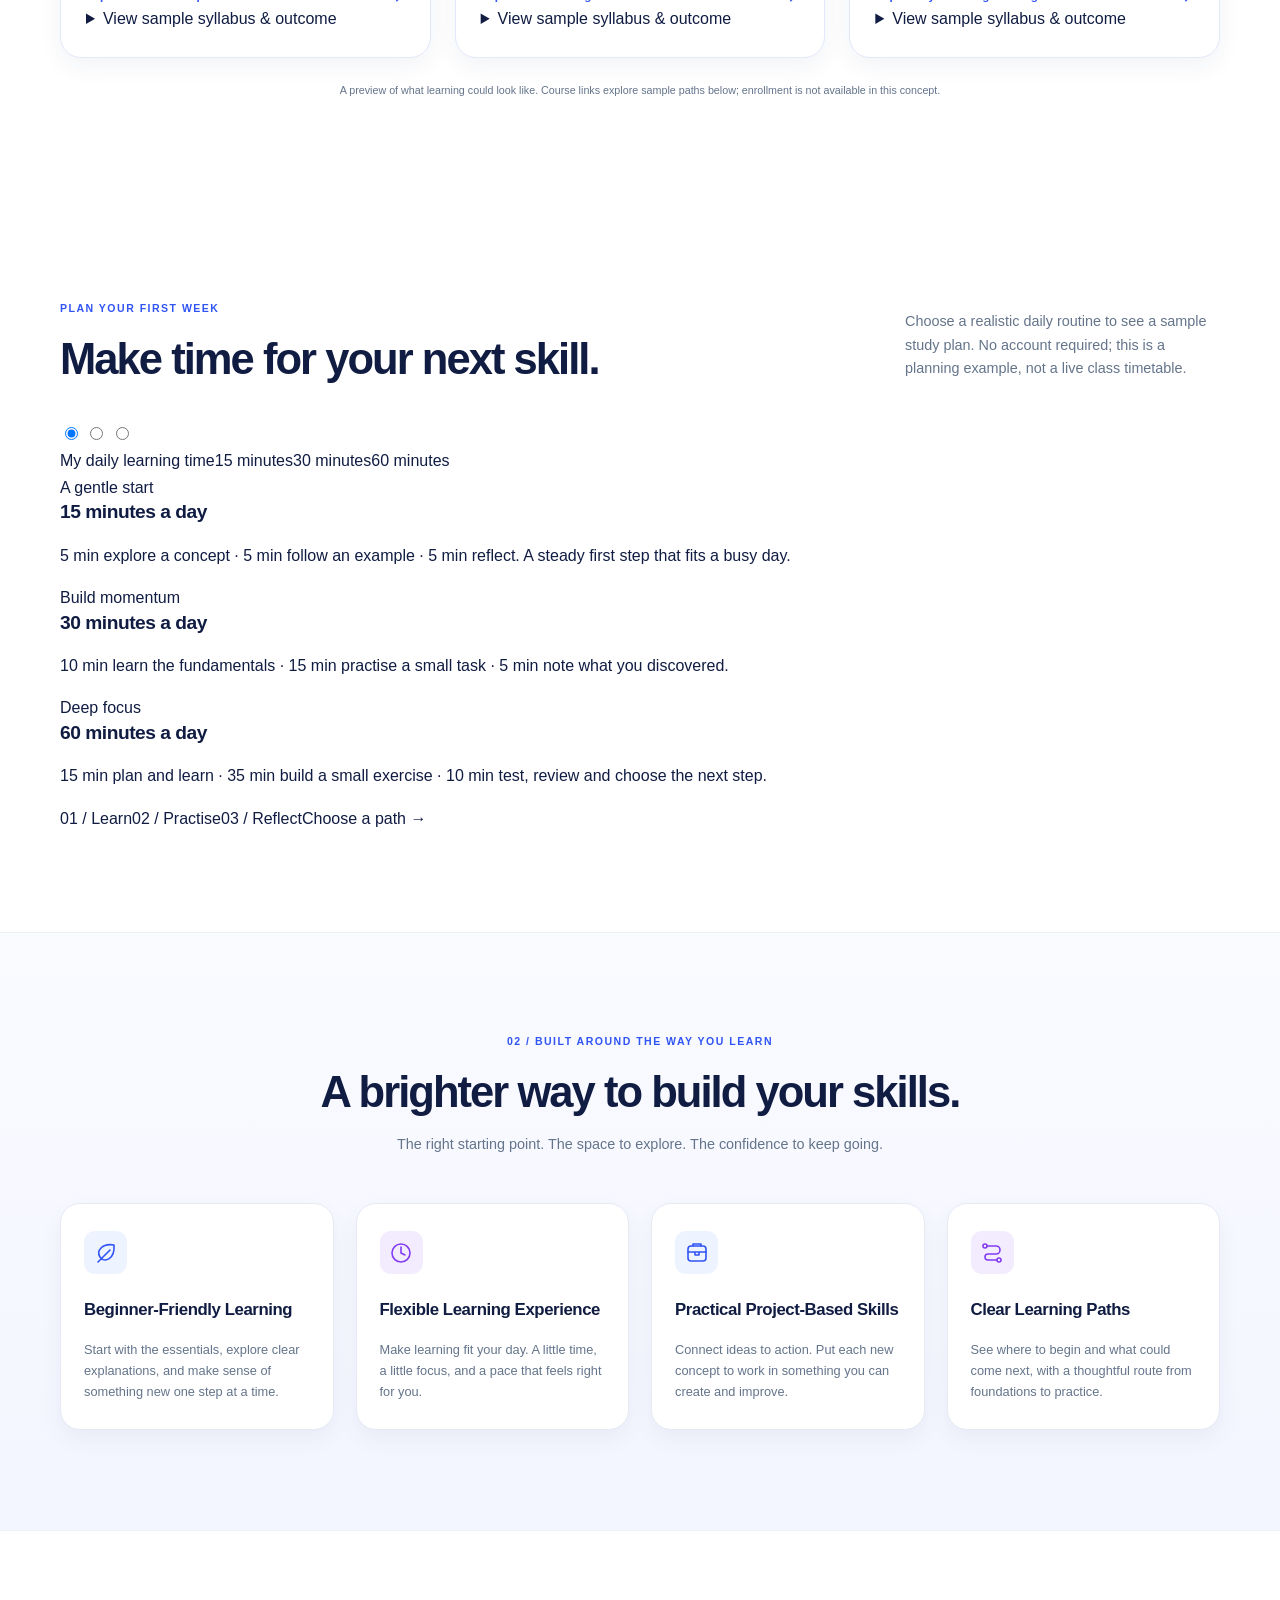
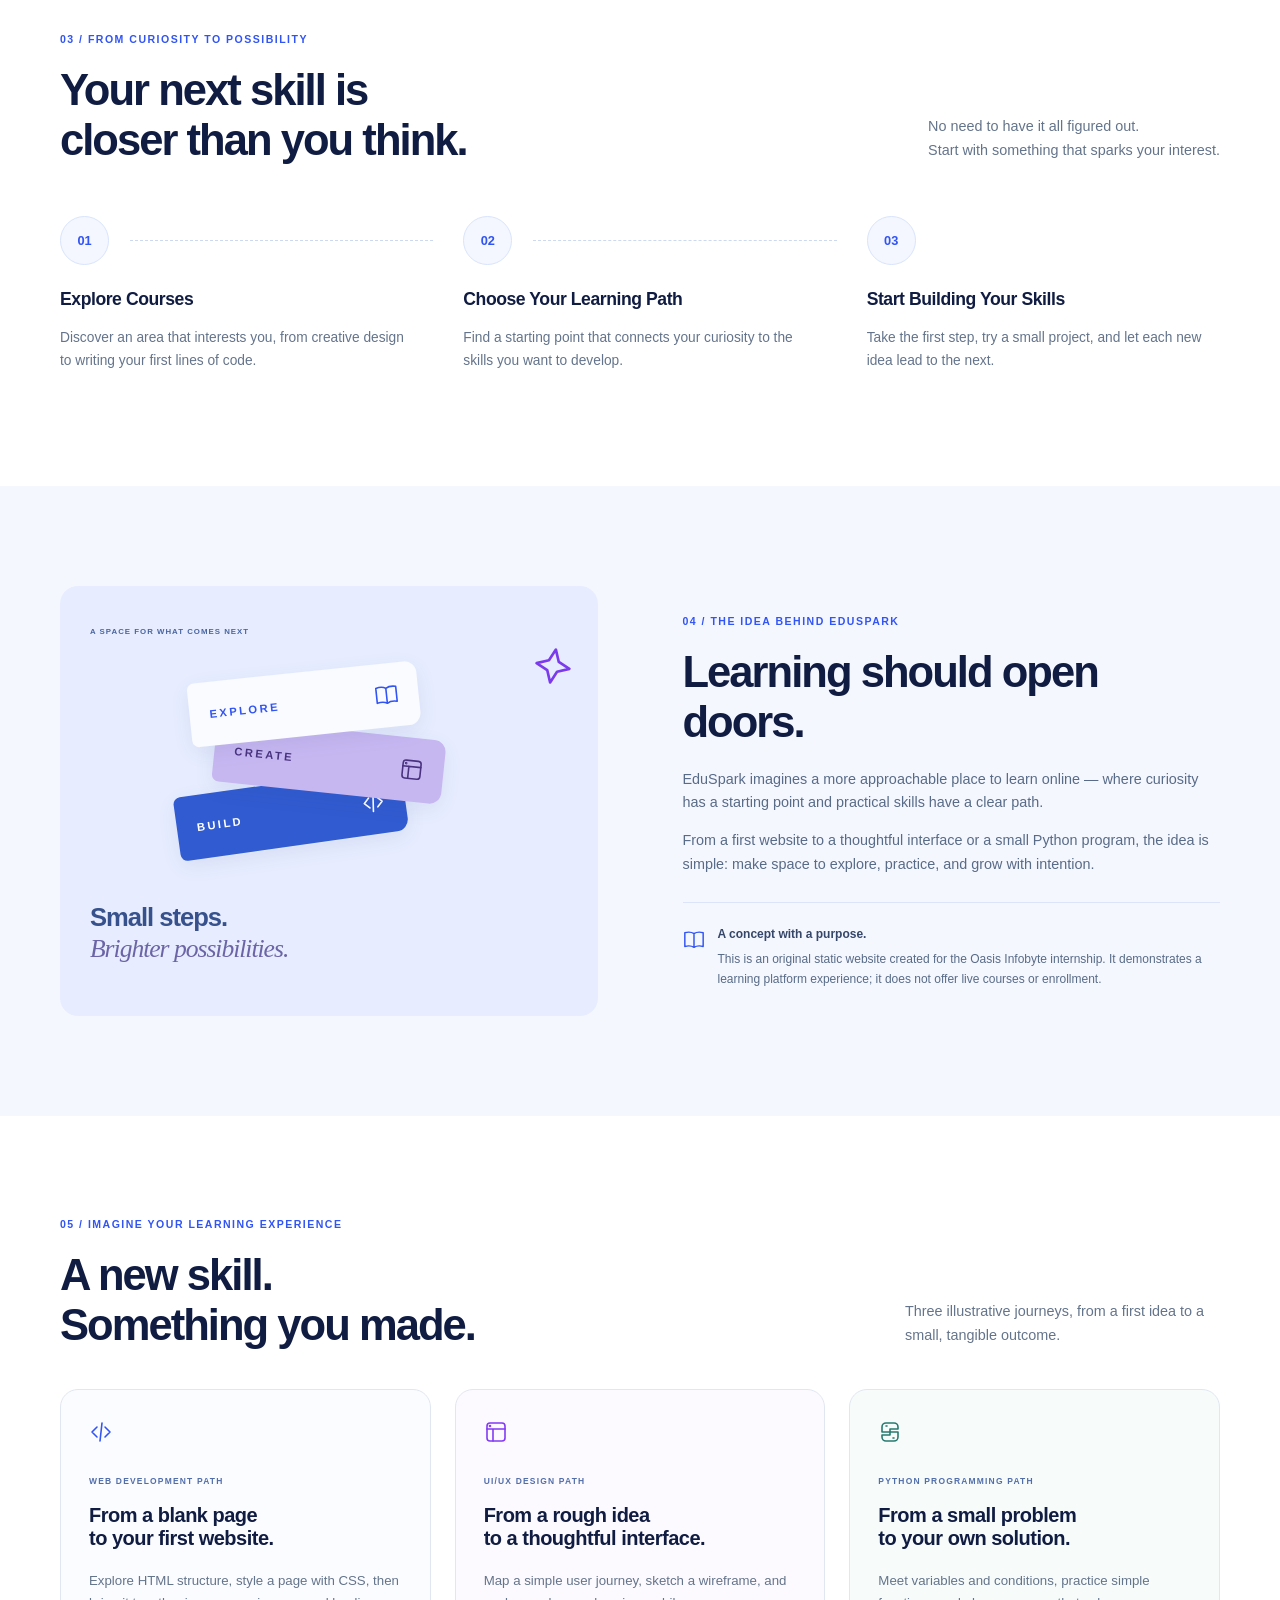
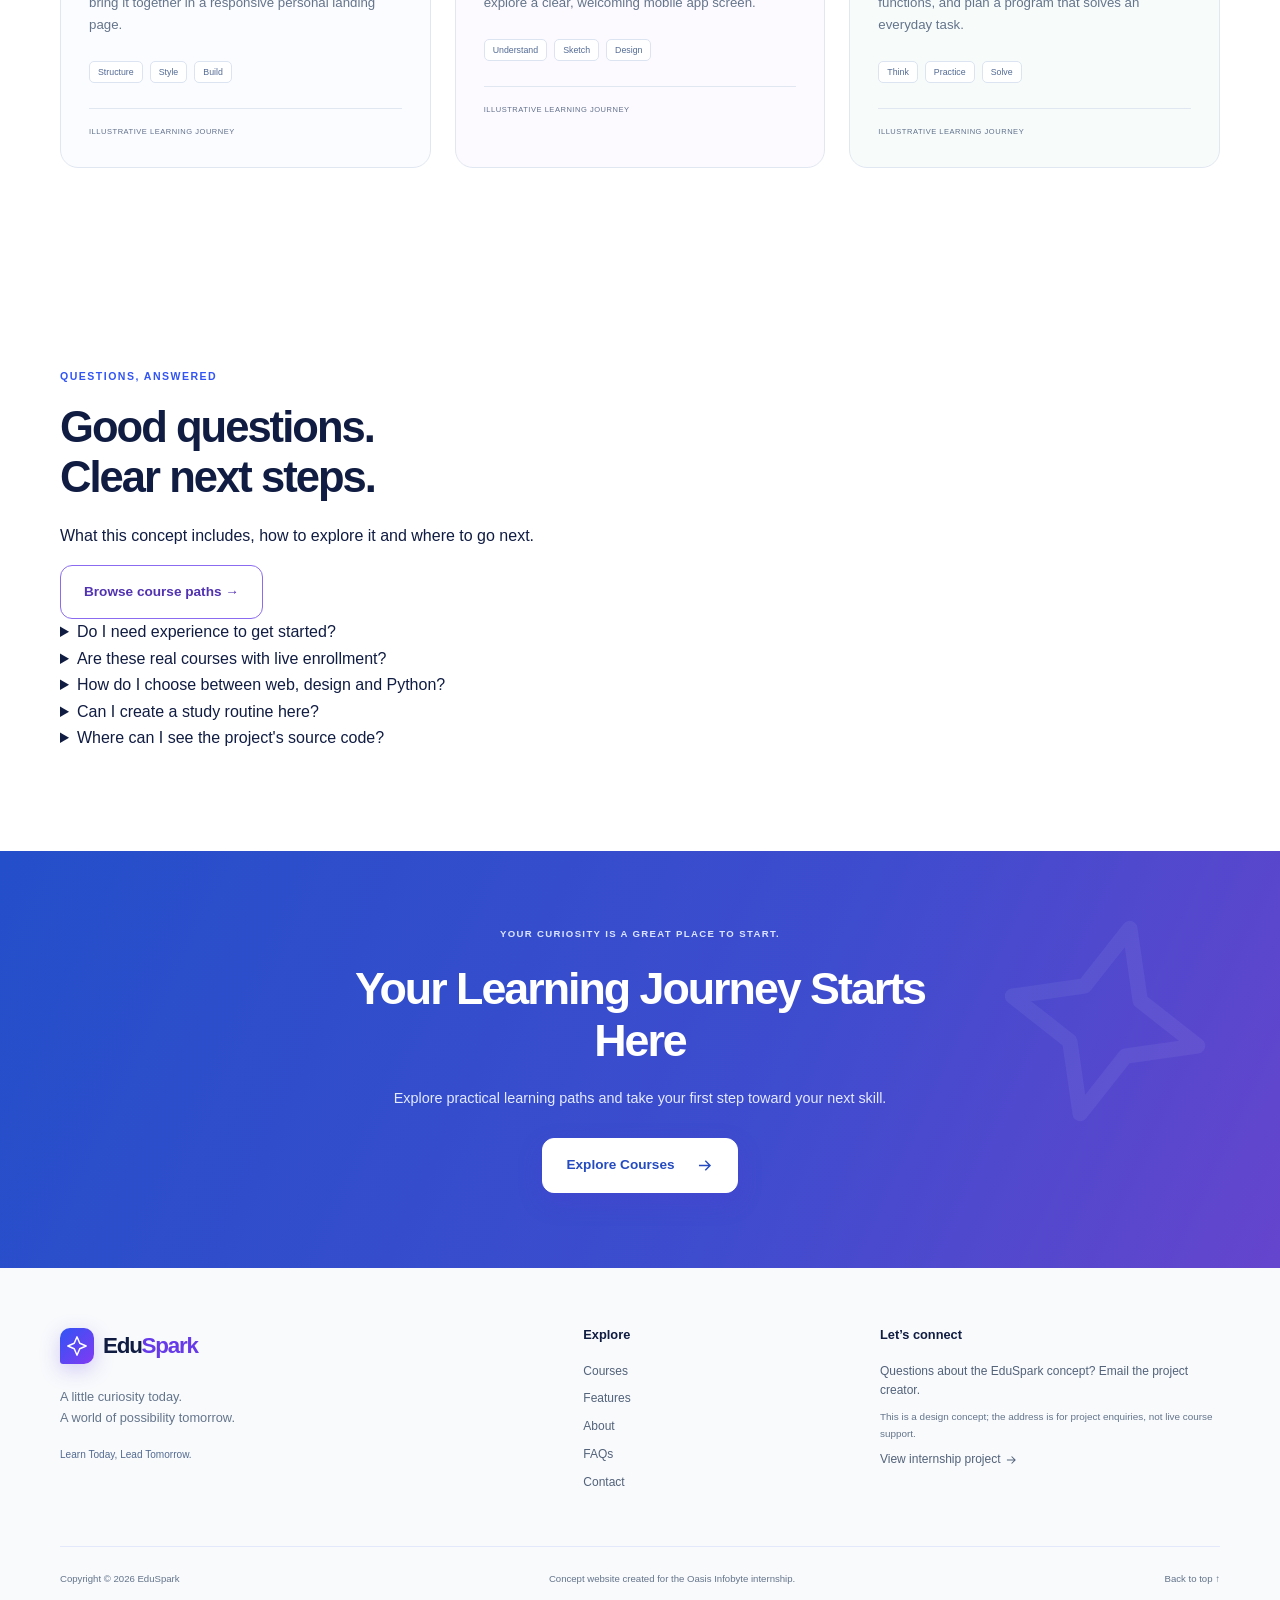
==== commit 843093bf: "Add CSS-only course filters, expandable syllabi, study planner and FAQ to EduSpark" ====
--- a/WebDev-L1-LandingPage/index.html
+++ b/WebDev-L1-LandingPage/index.html
@@ -62,14 +62,40 @@
     <section class="section courses-section" id="courses" aria-labelledby="courses-title">
       <div class="container">
         <div class="section-heading"><div><p class="eyebrow section-kicker">01 / FIND YOUR STARTING POINT</p><h2 id="courses-title">Big possibilities.<br>Approachable first steps.</h2></div><p>Explore popular courses designed around practical skills you can build on.</p></div>
-        <div class="course-grid">
-          <article class="course-card"><div class="course-art web-art"><span class="course-number">COURSE / 01</span><div class="mini-browser" aria-hidden="true"><div class="browser-dots"><i></i><i></i><i></i></div><div class="browser-content"><span>&lt;/&gt;</span><div><b></b><b></b><b></b></div></div></div><span class="art-caption">CREATE FOR THE WEB</span></div><div class="course-body"><span class="level">Beginner</span><h3>Web Development</h3><p>Learn HTML, CSS and the foundations of modern websites.</p><a class="course-link" href="#path-web">Explore Web Development <svg viewBox="0 0 24 24" class="arrow" fill="none" stroke="currentColor" stroke-width="1.8" aria-hidden="true"><path d="M5 12h14m-6-6 6 6-6 6"/></svg></a></div></article>
-          <article class="course-card"><div class="course-art design-art"><span class="course-number">COURSE / 02</span><div class="design-visual" aria-hidden="true"><div class="design-window"><span></span><i></i><b></b></div><div class="palette"><i></i><i></i><i></i></div><svg class="design-cursor" viewBox="0 0 24 24" fill="currentColor" aria-hidden="true"><path d="m3 2 17 10-8 1-2 8Z"/></svg></div><span class="art-caption">TURN IDEAS INTO EXPERIENCES</span></div><div class="course-body"><span class="level">Beginner</span><h3>UI/UX Design</h3><p>Learn interface design, user experience and visual design principles.</p><a class="course-link" href="#path-design">Explore UI/UX Design <svg viewBox="0 0 24 24" class="arrow" fill="none" stroke="currentColor" stroke-width="1.8" aria-hidden="true"><path d="M5 12h14m-6-6 6 6-6 6"/></svg></a></div></article>
-          <article class="course-card"><div class="course-art python-art"><span class="course-number">COURSE / 03</span><div class="python-visual" aria-hidden="true"><div class="terminal-top"><i></i><i></i><i></i></div><code><span>def</span> your_next_step():<br>&nbsp; <span>return</span> "hello, future"<br><b>›</b> your_next_step()<br><em>'hello, future'</em></code></div><span class="art-caption">THINK. SOLVE. BUILD.</span></div><div class="course-body"><span class="level">Beginner</span><h3>Python Programming</h3><p>Learn programming fundamentals and problem-solving with Python.</p><a class="course-link" href="#path-python">Explore Python Programming <svg viewBox="0 0 24 24" class="arrow" fill="none" stroke="currentColor" stroke-width="1.8" aria-hidden="true"><path d="M5 12h14m-6-6 6 6-6 6"/></svg></a></div></article>
-        </div>
+        <div class="course-explorer" aria-label="Browse example learning paths">
+          <input class="course-filter-radio" type="radio" name="course-track" id="track-all" checked>
+          <input class="course-filter-radio" type="radio" name="course-track" id="track-web">
+          <input class="course-filter-radio" type="radio" name="course-track" id="track-design">
+          <input class="course-filter-radio" type="radio" name="course-track" id="track-code">
+          <div class="course-filters" role="group" aria-label="Course category filter">
+            <span>Explore by interest</span><label for="track-all">All paths</label><label for="track-web">Web Development</label><label for="track-design">Design</label><label for="track-code">Programming</label>
+          </div>
+          <div class="course-grid">
+          <article class="course-card" data-track="web"><div class="course-art web-art"><span class="course-number">COURSE / 01</span><div class="mini-browser" aria-hidden="true"><div class="browser-dots"><i></i><i></i><i></i></div><div class="browser-content"><span>&lt;/&gt;</span><div><b></b><b></b><b></b></div></div></div><span class="art-caption">CREATE FOR THE WEB</span></div><div class="course-body"><span class="level">Beginner</span><h3>Web Development</h3><p>Learn HTML, CSS and the foundations of modern websites.</p><a class="course-link" href="#path-web">Explore Web Development <svg viewBox="0 0 24 24" class="arrow" fill="none" stroke="currentColor" stroke-width="1.8" aria-hidden="true"><path d="M5 12h14m-6-6 6 6-6 6"/></svg></a><details class="course-outline"><summary>View sample syllabus &amp; outcome</summary><ul><li>HTML: structure and semantic pages</li><li>CSS: layouts and responsive styling</li><li>Capstone idea: publish a personal landing page</li></ul><a href="#path-web">See learning journey →</a></details></div></article>
+          <article class="course-card" data-track="design"><div class="course-art design-art"><span class="course-number">COURSE / 02</span><div class="design-visual" aria-hidden="true"><div class="design-window"><span></span><i></i><b></b></div><div class="palette"><i></i><i></i><i></i></div><svg class="design-cursor" viewBox="0 0 24 24" fill="currentColor" aria-hidden="true"><path d="m3 2 17 10-8 1-2 8Z"/></svg></div><span class="art-caption">TURN IDEAS INTO EXPERIENCES</span></div><div class="course-body"><span class="level">Beginner</span><h3>UI/UX Design</h3><p>Learn interface design, user experience and visual design principles.</p><a class="course-link" href="#path-design">Explore UI/UX Design <svg viewBox="0 0 24 24" class="arrow" fill="none" stroke="currentColor" stroke-width="1.8" aria-hidden="true"><path d="M5 12h14m-6-6 6 6-6 6"/></svg></a><details class="course-outline"><summary>View sample syllabus &amp; outcome</summary><ul><li>Research, user journeys and wireframes</li><li>Typography, spacing and interface systems</li><li>Capstone idea: design a mobile app screen</li></ul><a href="#path-design">See learning journey →</a></details></div></article>
+          <article class="course-card" data-track="code"><div class="course-art python-art"><span class="course-number">COURSE / 03</span><div class="python-visual" aria-hidden="true"><div class="terminal-top"><i></i><i></i><i></i></div><code><span>def</span> your_next_step():<br>&nbsp; <span>return</span> "hello, future"<br><b>›</b> your_next_step()<br><em>'hello, future'</em></code></div><span class="art-caption">THINK. SOLVE. BUILD.</span></div><div class="course-body"><span class="level">Beginner</span><h3>Python Programming</h3><p>Learn programming fundamentals and problem-solving with Python.</p><a class="course-link" href="#path-python">Explore Python Programming <svg viewBox="0 0 24 24" class="arrow" fill="none" stroke="currentColor" stroke-width="1.8" aria-hidden="true"><path d="M5 12h14m-6-6 6 6-6 6"/></svg></a><details class="course-outline"><summary>View sample syllabus &amp; outcome</summary><ul><li>Variables and basic data types</li><li>Conditions, loops and functions</li><li>Capstone idea: create a simple Python tool</li></ul><a href="#path-python">See learning journey →</a></details></div></article>
+        </div></div>
         <p class="section-note">A preview of what learning could look like. Course links explore sample paths below; enrollment is not available in this concept.</p>
       </div>
     </section>
+
+    <section class="section study-planner-section" id="study-planner" aria-labelledby="planner-title">
+    <div class="container">
+      <div class="section-heading"><div><p class="eyebrow section-kicker">PLAN YOUR FIRST WEEK</p><h2 id="planner-title">Make time for <span>your next skill.</span></h2></div><p>Choose a realistic daily routine to see a sample study plan. No account required; this is a planning example, not a live class timetable.</p></div>
+      <div class="study-planner">
+        <input class="study-plan-radio" type="radio" id="pace-15" name="study-pace" checked>
+        <input class="study-plan-radio" type="radio" id="pace-30" name="study-pace">
+        <input class="study-plan-radio" type="radio" id="pace-60" name="study-pace">
+        <div class="study-pace-controls" role="group" aria-label="Daily study time">
+          <span>My daily learning time</span><label for="pace-15">15 minutes</label><label for="pace-30">30 minutes</label><label for="pace-60">60 minutes</label>
+        </div>
+        <div class="study-plan-card plan-15"><span class="plan-badge">A gentle start</span><h3>15 minutes a day</h3><p>5 min explore a concept · 5 min follow an example · 5 min reflect. A steady first step that fits a busy day.</p></div>
+        <div class="study-plan-card plan-30"><span class="plan-badge">Build momentum</span><h3>30 minutes a day</h3><p>10 min learn the fundamentals · 15 min practise a small task · 5 min note what you discovered.</p></div>
+        <div class="study-plan-card plan-60"><span class="plan-badge">Deep focus</span><h3>60 minutes a day</h3><p>15 min plan and learn · 35 min build a small exercise · 10 min test, review and choose the next step.</p></div>
+        <div class="study-plan-footer"><span>01 / Learn</span><span>02 / Practise</span><span>03 / Reflect</span><a href="#courses">Choose a path →</a></div>
+      </div>
+    </div>
+  </section>
 
     <section class="section features-section" id="features" aria-labelledby="features-title">
       <div class="container"><div class="section-heading centered"><p class="eyebrow section-kicker">02 / BUILT AROUND THE WAY YOU LEARN</p><h2 id="features-title">A brighter way to build your skills.</h2><p>The right starting point. The space to explore. The confidence to keep going.</p></div>
@@ -101,11 +127,22 @@
       </div>
     </div></section>
 
+  <section class="section faq-section" id="faq" aria-labelledby="faq-title">
+    <div class="container faq-layout"><div class="faq-heading"><p class="eyebrow section-kicker">QUESTIONS, ANSWERED</p><h2 id="faq-title">Good questions.<br>Clear next steps.</h2><p>What this concept includes, how to explore it and where to go next.</p><a class="button button-secondary faq-cta" href="#courses">Browse course paths →</a></div>
+    <div class="faq-list">
+      <details><summary>Do I need experience to get started?</summary><p>No. The three sample paths begin with beginner-level fundamentals and grow towards small practical projects.</p></details>
+      <details><summary>Are these real courses with live enrollment?</summary><p>Not yet. EduSpark is an internship landing-page concept. The course descriptions, roadmap and learner dashboard are examples; there is no student account, checkout or enrollment system.</p></details>
+      <details><summary>How do I choose between web, design and Python?</summary><p>Try the category filters above. Choose web development for websites, UI/UX for interface design, or Python for programming and problem solving. Each card includes an example syllabus.</p></details>
+      <details><summary>Can I create a study routine here?</summary><p>Yes. The interactive study planner shows three daily-time examples. Your selection changes the sample routine on this page, without collecting or saving personal data.</p></details>
+      <details><summary>Where can I see the project's source code?</summary><p>The GitHub source link in the footer opens the actual EduSpark internship project. These features run directly in HTML and CSS without a backend.</p></details>
+    </div></div>
+  </section>
+
     <section class="final-cta" aria-labelledby="cta-title"><div class="container cta-inner"><div class="cta-decoration" aria-hidden="true"><svg class="icon" viewBox="0 0 24 24" fill="none" stroke="currentColor" stroke-width="1.6" stroke-linecap="round" stroke-linejoin="round" aria-hidden="true"><path d="m12 2 3 7 7 3-7 3-3 7-3-7-7-3 7-3Z"/></svg></div><p class="eyebrow">YOUR CURIOSITY IS A GREAT PLACE TO START.</p><h2 id="cta-title">Your Learning Journey Starts Here</h2><p>Explore practical learning paths and take your first step toward your next skill.</p><a class="button button-white" href="#courses">Explore Courses <svg viewBox="0 0 24 24" class="arrow" fill="none" stroke="currentColor" stroke-width="1.8" aria-hidden="true"><path d="M5 12h14m-6-6 6 6-6 6"/></svg></a></div></section>
   </main>
 
   <footer class="site-footer" id="contact"><div class="container">
-    <div class="footer-grid"><div class="footer-brand"><a class="logo" href="#home" aria-label="EduSpark home"><span class="logo-symbol"><svg class="icon" viewBox="0 0 24 24" fill="none" stroke="currentColor" stroke-width="1.6" stroke-linecap="round" stroke-linejoin="round" aria-hidden="true"><path d="m12 2 3 7 7 3-7 3-3 7-3-7-7-3 7-3Z"/></svg></span><span>Edu<span class="logo-blue">Spark</span></span></a><p>A little curiosity today.<br>A world of possibility tomorrow.</p><span class="footer-tagline">Learn Today, Lead Tomorrow.</span></div><div><h2>Explore</h2><a href="#courses">Courses</a><a href="#features">Features</a><a href="#about">About</a><a href="#contact">Contact</a></div><div class="footer-contact"><h2>Let’s connect</h2><p>Contact email: <span class="placeholder-email">[Add your email]</span></p><p class="contact-placeholder">Placeholder — a contact address has not been provided.</p><a href="https://github.com/VarmithaYogananthan/OIBSIP/tree/feat/level-1-web-development/WebDev-L1-LandingPage">View internship project <svg viewBox="0 0 24 24" class="arrow" fill="none" stroke="currentColor" stroke-width="1.8" aria-hidden="true"><path d="M5 12h14m-6-6 6 6-6 6"/></svg></a></div></div>
+    <div class="footer-grid"><div class="footer-brand"><a class="logo" href="#home" aria-label="EduSpark home"><span class="logo-symbol"><svg class="icon" viewBox="0 0 24 24" fill="none" stroke="currentColor" stroke-width="1.6" stroke-linecap="round" stroke-linejoin="round" aria-hidden="true"><path d="m12 2 3 7 7 3-7 3-3 7-3-7-7-3 7-3Z"/></svg></span><span>Edu<span class="logo-blue">Spark</span></span></a><p>A little curiosity today.<br>A world of possibility tomorrow.</p><span class="footer-tagline">Learn Today, Lead Tomorrow.</span></div><div><h2>Explore</h2><a href="#courses">Courses</a><a href="#features">Features</a><a href="#about">About</a><a href="#faq">FAQs</a><a href="#contact">Contact</a></div><div class="footer-contact"><h2>Let’s connect</h2><p>Questions about the EduSpark concept? <a href="mailto:yvarmitha@gmail.com?subject=EduSpark%20Concept%20Enquiry">Email the project creator</a>.</p><p class="contact-placeholder">This is a design concept; the address is for project enquiries, not live course support.</p><a href="https://github.com/VarmithaYogananthan/OIBSIP/tree/feat/level-1-web-development/WebDev-L1-LandingPage">View internship project <svg viewBox="0 0 24 24" class="arrow" fill="none" stroke="currentColor" stroke-width="1.8" aria-hidden="true"><path d="M5 12h14m-6-6 6 6-6 6"/></svg></a></div></div>
     <div class="footer-bottom"><span>Copyright © 2026 EduSpark</span><span>Concept website created for the Oasis Infobyte internship.</span><a href="#home">Back to top ↑</a></div>
   </div></footer>
 </body>
--- a/WebDev-L1-LandingPage/styles.css
+++ b/WebDev-L1-LandingPage/styles.css
@@ -416,3 +416,14 @@
 .feature-card{border-radius:20px;box-shadow:0 10px 22px #1f27610e}
 .features-section{background:linear-gradient(180deg,#fafbff,#f3f5ff)}
 @media(max-width:700px){.hero{background:linear-gradient(145deg,#f7f9ff,#f2edff)}.course-card,.feature-card{border-radius:16px}}
+
+/* Final refinement: translucent learning surfaces and consistent premium CTAs. */
+.dashboard { background:linear-gradient(135deg,#ffffffed,#f8f7ffdc); backdrop-filter:blur(14px); border-color:#ffffff; }
+.floating-card { background:#fffffff0; backdrop-filter:blur(12px); }
+.button-white { background:#fff; color:#244bc0; border-color:#fff; }
+.button-white:hover { background:#eef2ff; color:#18338b; }
+.button-secondary { color:#5132b1; }
+.course-link { border-radius:3px; }
+.course-link:hover .arrow { transform:translateX(3px); }
+.course-link .arrow { transition:transform .2s; }
+@media(prefers-reduced-motion:reduce) { .course-link .arrow { transition:none; } }
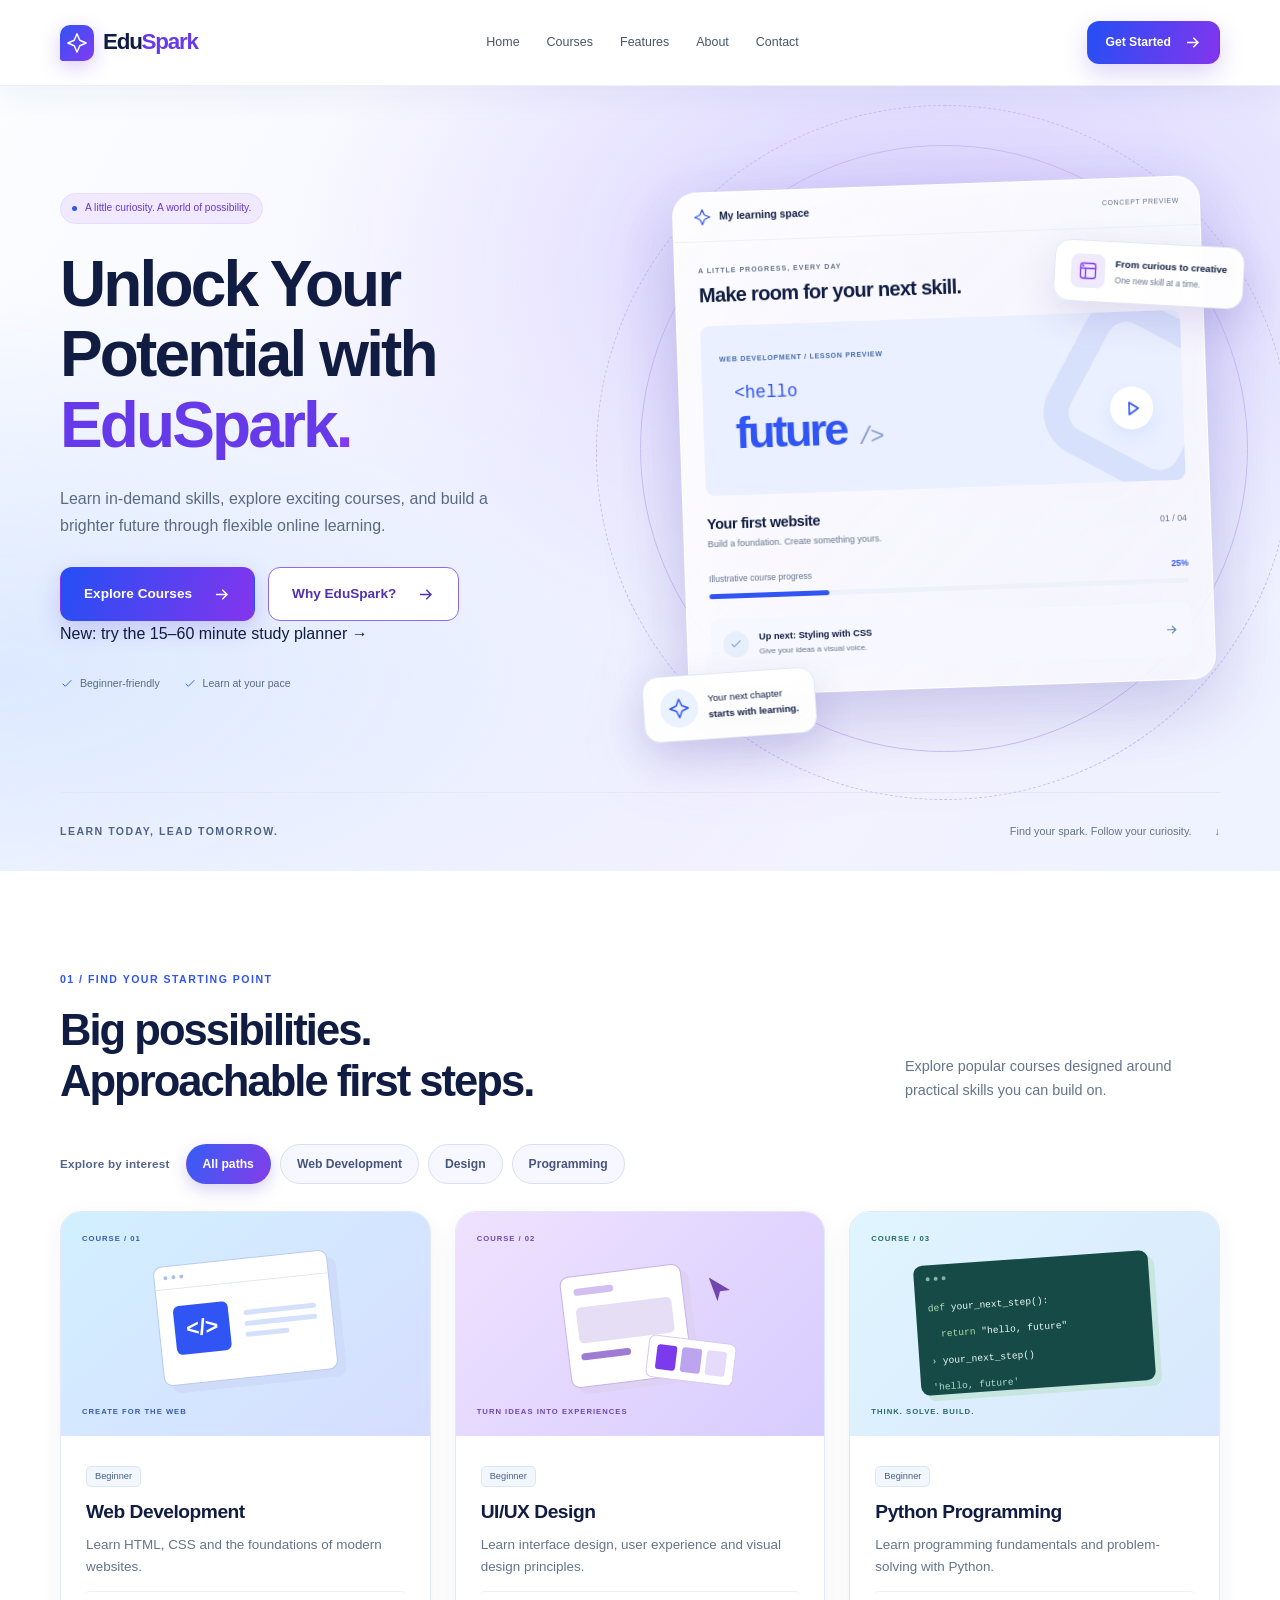
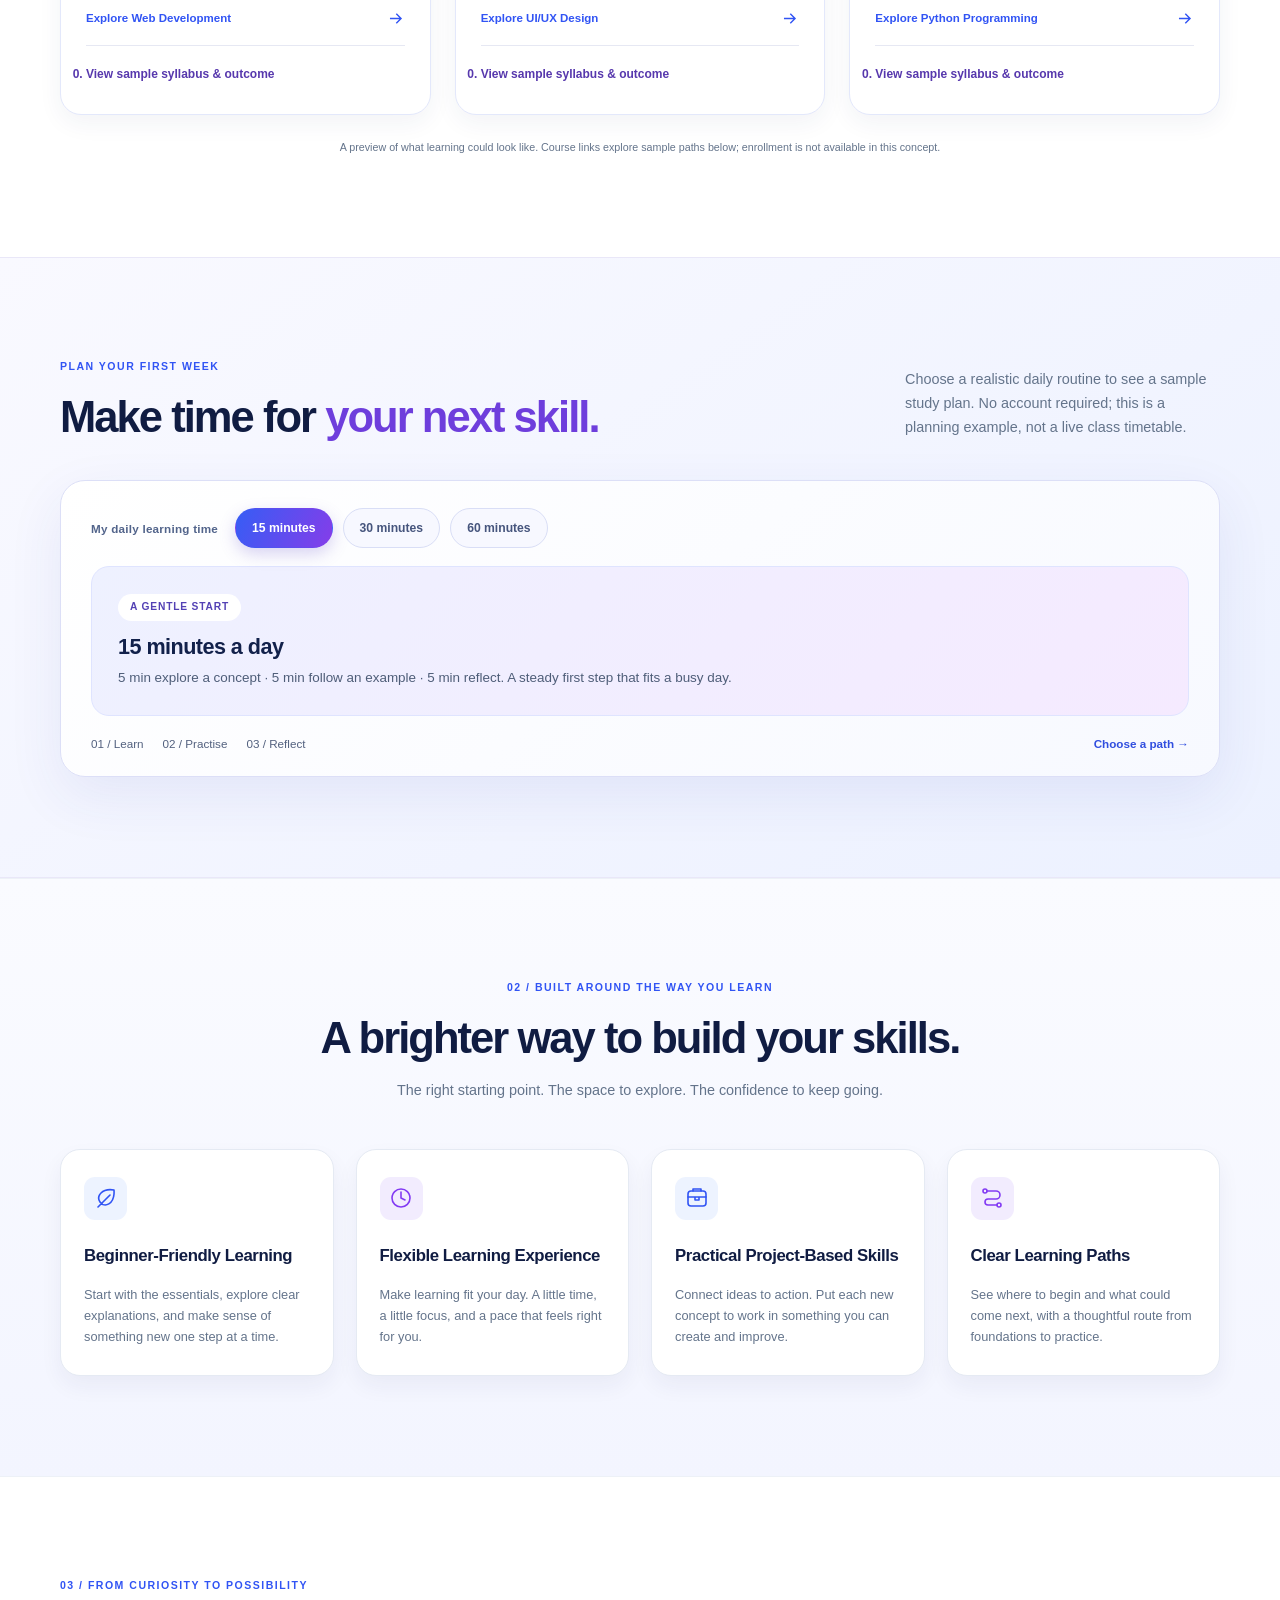
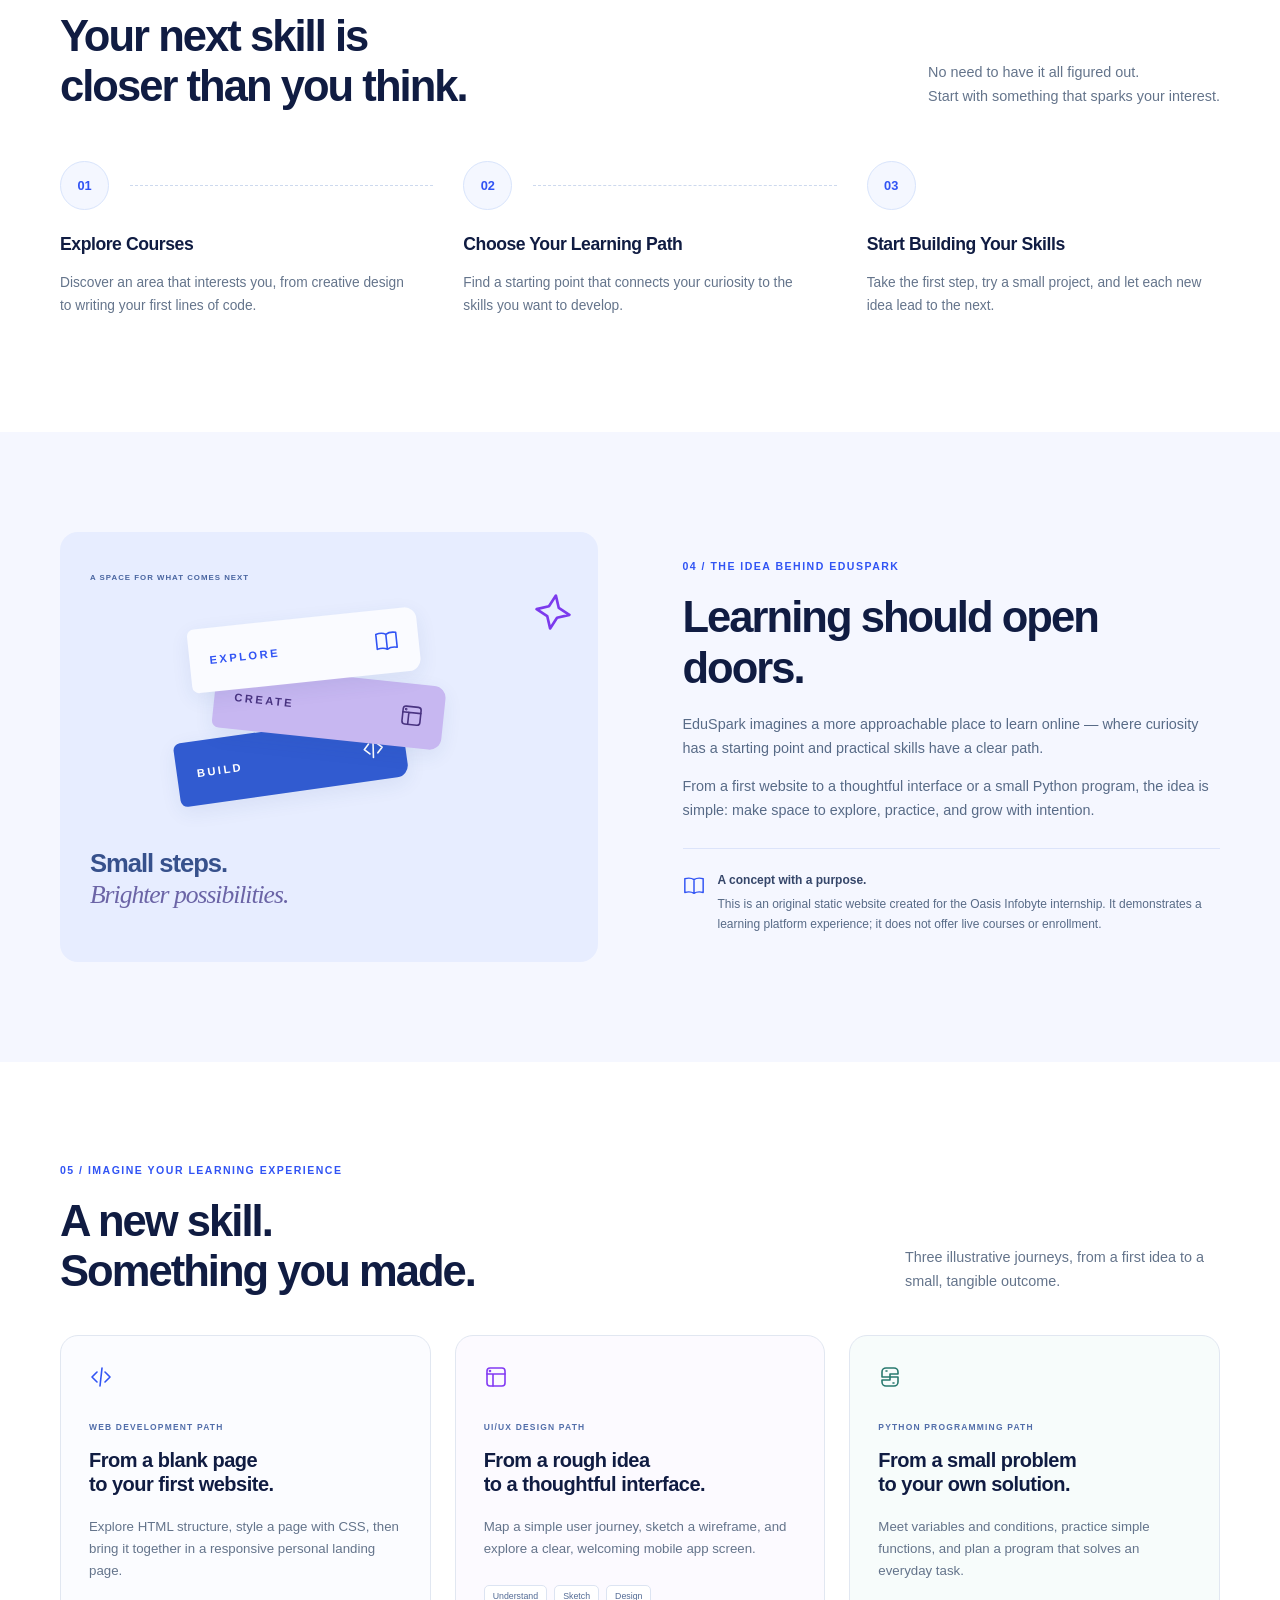
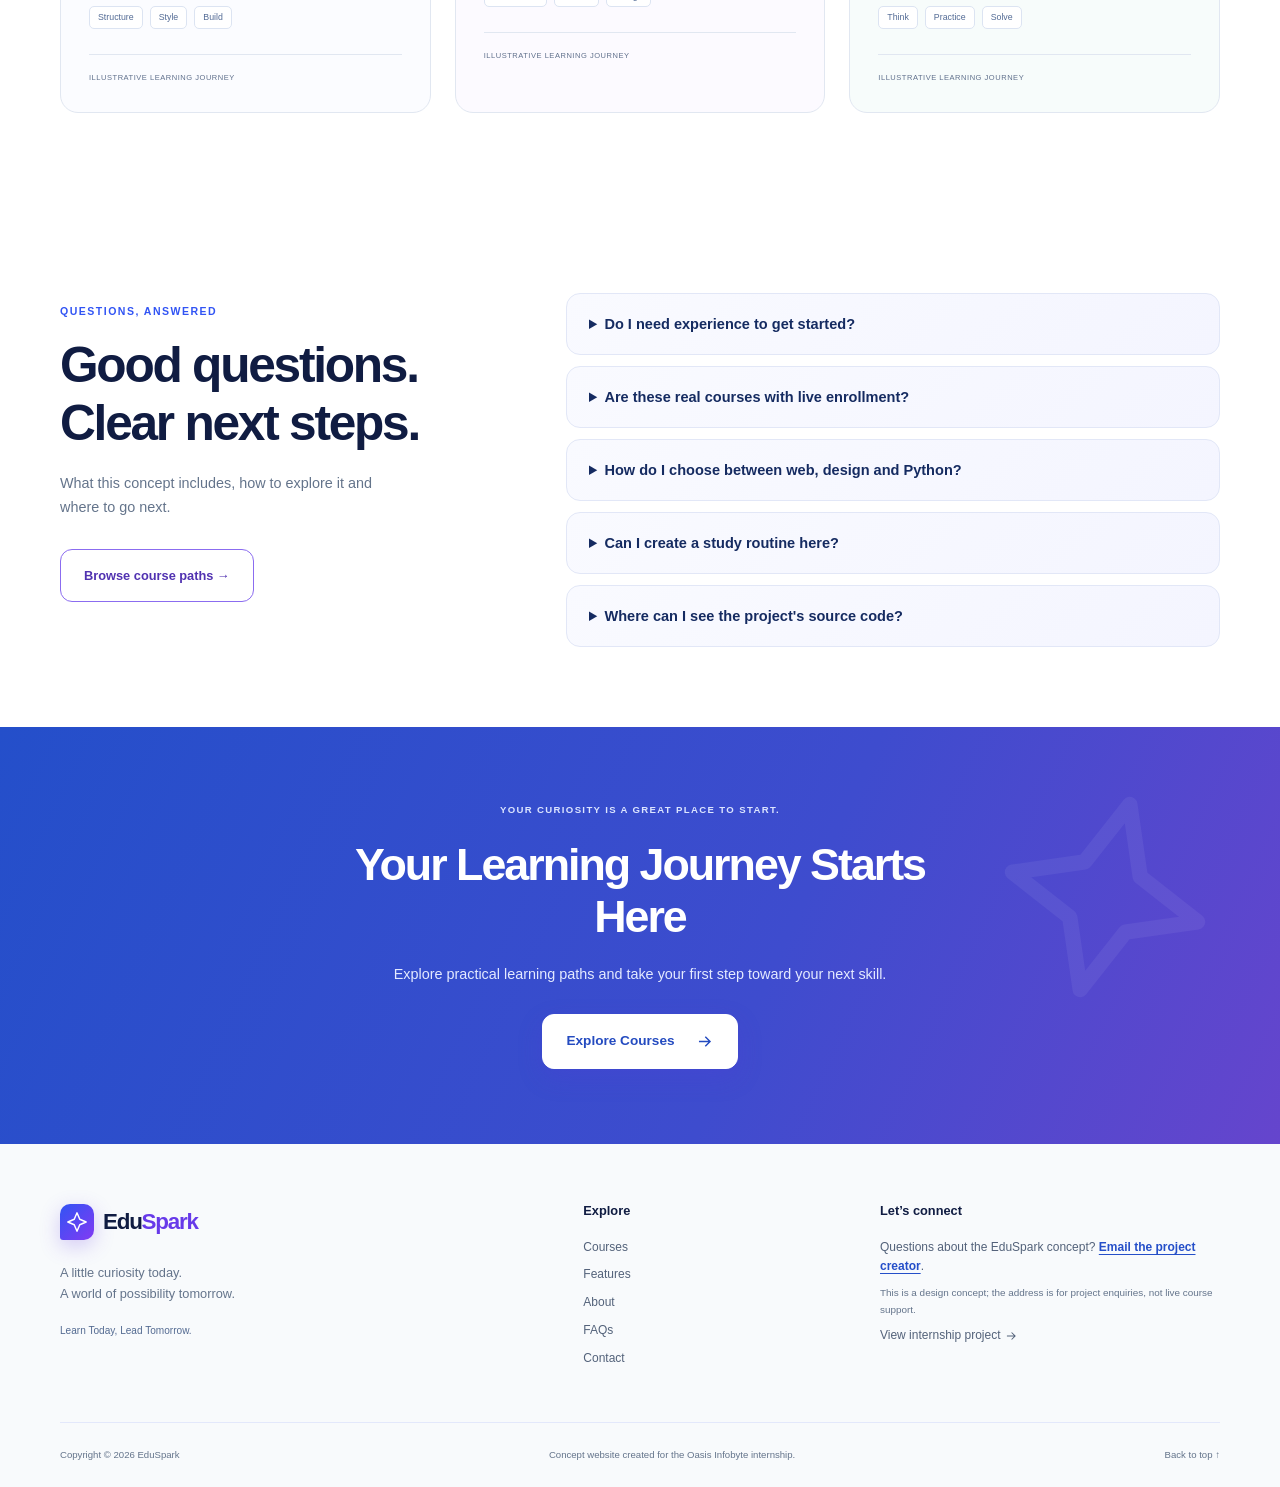
==== commit fb8e8319: "Surface the new study planner directly from EduSpark hero" ====
--- a/WebDev-L1-LandingPage/index.html
+++ b/WebDev-L1-LandingPage/index.html
@@ -35,6 +35,7 @@
             <a class="button" href="#courses">Explore Courses <svg viewBox="0 0 24 24" class="arrow" fill="none" stroke="currentColor" stroke-width="1.8" aria-hidden="true"><path d="M5 12h14m-6-6 6 6-6 6"/></svg></a>
             <a class="button button-secondary" href="#features">Why EduSpark? <svg viewBox="0 0 24 24" class="arrow" fill="none" stroke="currentColor" stroke-width="1.8" aria-hidden="true"><path d="M5 12h14m-6-6 6 6-6 6"/></svg></a>
           </div>
+          <p class="hero-planner-link"><a href="#study-planner">New: try the 15–60 minute study planner <span aria-hidden="true">→</span></a></p>
           <div class="hero-notes"><span><svg class="icon" viewBox="0 0 24 24" fill="none" stroke="currentColor" stroke-width="1.6" stroke-linecap="round" stroke-linejoin="round" aria-hidden="true"><path d="m5 12 4 4L19 6"/></svg> Beginner-friendly</span><span><svg class="icon" viewBox="0 0 24 24" fill="none" stroke="currentColor" stroke-width="1.6" stroke-linecap="round" stroke-linejoin="round" aria-hidden="true"><path d="m5 12 4 4L19 6"/></svg> Learn at your pace</span></div>
         </div>
 
--- a/WebDev-L1-LandingPage/styles.css
+++ b/WebDev-L1-LandingPage/styles.css
@@ -427,3 +427,61 @@
 .course-link:hover .arrow { transform:translateX(3px); }
 .course-link .arrow { transition:transform .2s; }
 @media(prefers-reduced-motion:reduce) { .course-link .arrow { transition:none; } }
+
+
+/* V2: native HTML/CSS-only interactive learning explorer, planner and FAQ */
+.course-explorer{position:relative}
+.course-filter-radio,.study-plan-radio{position:absolute;width:1px;height:1px;opacity:0;clip-path:inset(50%);white-space:nowrap}
+.course-filters{display:flex;flex-wrap:wrap;align-items:center;gap:9px;margin:0 0 27px}
+.course-filters>span,.study-pace-controls>span{font-size:.73rem;color:#52648b;font-weight:700;letter-spacing:.02em;margin-right:7px}
+.course-filters label,.study-pace-controls label{cursor:pointer;user-select:none;border-radius:999px;background:#f7f8ff;color:#46557d;border:1px solid #d9def6;padding:9px 16px;font-size:.76rem;font-weight:700;transition:background .18s,transform .18s,border .18s}
+.course-filters label:hover,.study-pace-controls label:hover{transform:translateY(-2px);border-color:#9c92ee}
+#track-all:checked ~ .course-filters label[for="track-all"],
+#track-web:checked ~ .course-filters label[for="track-web"],
+#track-design:checked ~ .course-filters label[for="track-design"],
+#track-code:checked ~ .course-filters label[for="track-code"],
+#pace-15:checked ~ .study-pace-controls label[for="pace-15"],
+#pace-30:checked ~ .study-pace-controls label[for="pace-30"],
+#pace-60:checked ~ .study-pace-controls label[for="pace-60"]{background:linear-gradient(115deg,#365df5,#853de9);border-color:transparent;color:white;box-shadow:0 6px 16px #6754cc40}
+#track-web:checked ~ .course-grid [data-track]:not([data-track="web"]),
+#track-design:checked ~ .course-grid [data-track]:not([data-track="design"]),
+#track-code:checked ~ .course-grid [data-track]:not([data-track="code"]){display:none}
+#track-all:focus-visible ~ .course-filters label[for="track-all"],
+#track-web:focus-visible ~ .course-filters label[for="track-web"],
+#track-design:focus-visible ~ .course-filters label[for="track-design"],
+#track-code:focus-visible ~ .course-filters label[for="track-code"],
+#pace-15:focus-visible ~ .study-pace-controls label[for="pace-15"],
+#pace-30:focus-visible ~ .study-pace-controls label[for="pace-30"],
+#pace-60:focus-visible ~ .study-pace-controls label[for="pace-60"]{outline:3px solid #735ae8;outline-offset:4px}
+.course-outline{margin-top:17px;border-top:1px solid #e6e8f3;padding:15px 0 0}
+.course-outline summary{font-size:.75rem;color:#5738ad;font-weight:750;cursor:pointer;list-style:auto;padding:4px 0}
+.course-outline summary:focus-visible{outline:3px solid #735ae8;outline-offset:3px;border-radius:3px}
+.course-outline ul{color:#53627c;margin:12px 0;padding-left:18px;font-size:.76rem;line-height:1.8}
+.course-outline>a{display:inline-flex;font-weight:700;font-size:.75rem;color:#2656d9;padding:8px 0}
+.course-outline>a:hover{text-decoration:underline;text-underline-offset:3px}
+.study-planner-section{background:linear-gradient(145deg,#f9f9ff,#ecf1ff);border-block:1px solid #e9e7f8}
+.study-planner-section .section-heading h2 span{color:#6e3edc}
+.study-planner{position:relative;background:linear-gradient(140deg,#fff,#f7f9ff);border:1px solid #dcdff7;border-radius:25px;padding:27px 30px 22px;box-shadow:0 19px 56px #2f39a915}
+.study-pace-controls{display:flex;flex-wrap:wrap;align-items:center;gap:10px;margin-bottom:18px}
+.study-plan-card{display:none;background:linear-gradient(130deg,#eef1ff,#f5eaff);border:1px solid #dfe4ff;border-radius:18px;padding:25px 26px;min-height:150px}
+#pace-15:checked ~ .plan-15,#pace-30:checked ~ .plan-30,#pace-60:checked ~ .plan-60{display:block}
+.study-plan-card .plan-badge{display:inline-block;font-size:.64rem;font-weight:800;color:#5341b4;background:#fff;padding:5px 12px;border-radius:99px;letter-spacing:.08em;text-transform:uppercase}
+.study-plan-card h3{margin:13px 0 8px;font-size:1.35rem;color:#12214b}
+.study-plan-card p{color:#4e5d78;font-size:.84rem;max-width:700px;margin:0}
+.study-plan-footer{display:flex;flex-wrap:wrap;gap:19px;align-items:center;font-size:.73rem;color:#53617f;margin-top:18px}
+.study-plan-footer a{font-weight:800;color:#304edf;margin-left:auto}
+.study-plan-footer a:hover{text-decoration:underline}
+.faq-section{background:#fff;padding-block:80px}
+.faq-layout{display:grid;grid-template-columns:minmax(0,.8fr) minmax(0,1.2fr);gap:70px}
+.faq-heading{padding-top:10px}.faq-heading h2{font-size:clamp(2rem,4vw,3.1rem)}.faq-heading>p:not(.eyebrow){color:#64748b;font-size:.9rem;max-width:340px}
+.faq-cta{margin-top:15px;font-size:.8rem;display:inline-flex}
+.faq-list{display:grid;gap:11px;align-content:start}
+.faq-list details{background:linear-gradient(140deg,#f9faff,#f4f5ff);border:1px solid #e2e7f7;border-radius:14px;padding:18px 22px}
+.faq-list details[open]{border-color:#b2b2eb;box-shadow:0 10px 30px #4345a210}
+.faq-list summary{cursor:pointer;font-size:.91rem;font-weight:800;color:#152b61;padding-right:15px}
+.faq-list summary:focus-visible{outline:3px solid #735ae8;outline-offset:5px}
+.faq-list p{font-size:.8rem;color:#52617c;margin:12px 0 0;line-height:1.75}
+.footer-contact p a[href^="mailto:"]{color:#254fc9;text-decoration:underline;text-underline-offset:3px;font-weight:700}
+@media(max-width:900px){.faq-layout{grid-template-columns:1fr;gap:30px}.study-planner-section .section-heading{align-items:start}}
+@media(max-width:700px){.course-filters,.study-pace-controls{gap:8px}.course-filters>span,.study-pace-controls>span{width:100%;margin-bottom:3px}.course-filters label,.study-pace-controls label{font-size:.69rem;padding:8px 11px}.study-planner{padding:19px 17px;border-radius:18px}.study-plan-card{padding:20px;min-height:0}.study-plan-footer a{margin-left:0;width:100%}.faq-section{padding-block:55px}.faq-list details{padding:16px}.faq-list summary{font-size:.84rem}}
+@media(prefers-reduced-motion:reduce){.course-filters label,.study-pace-controls label{transition:none}}
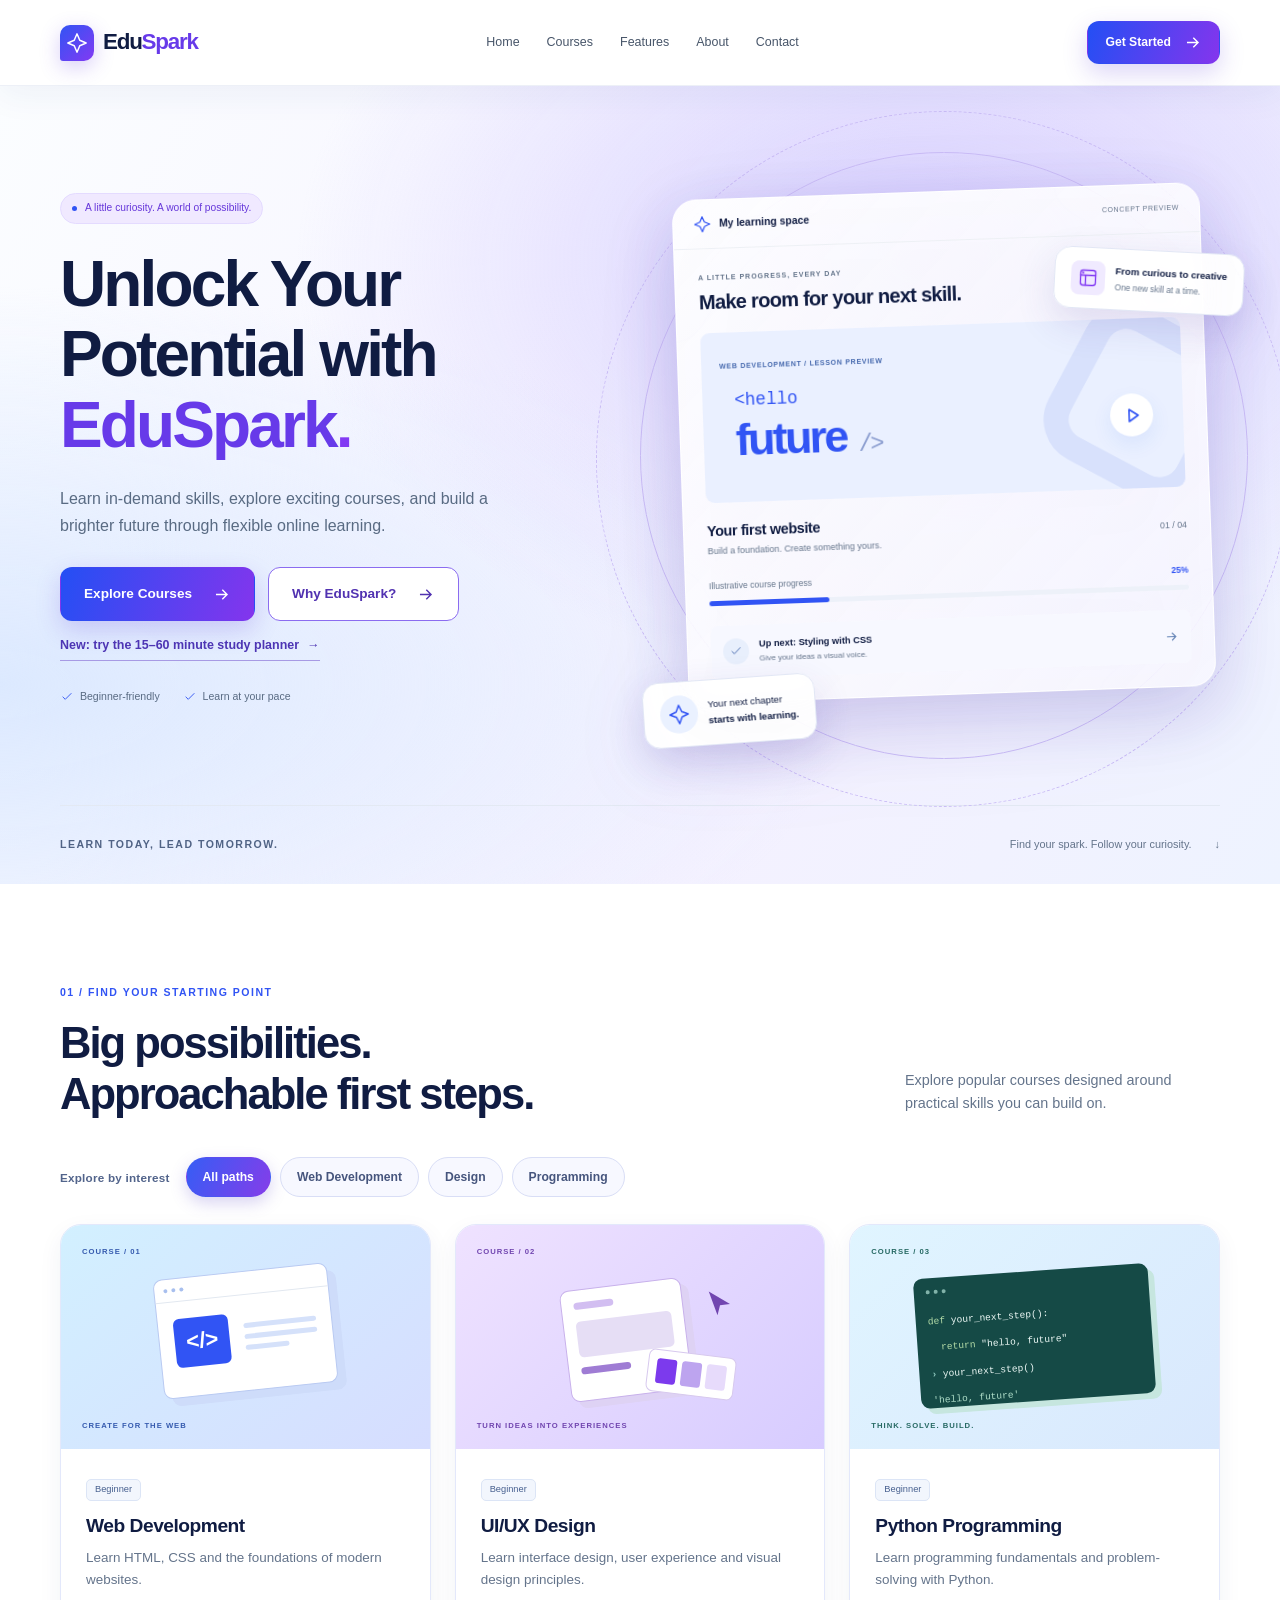
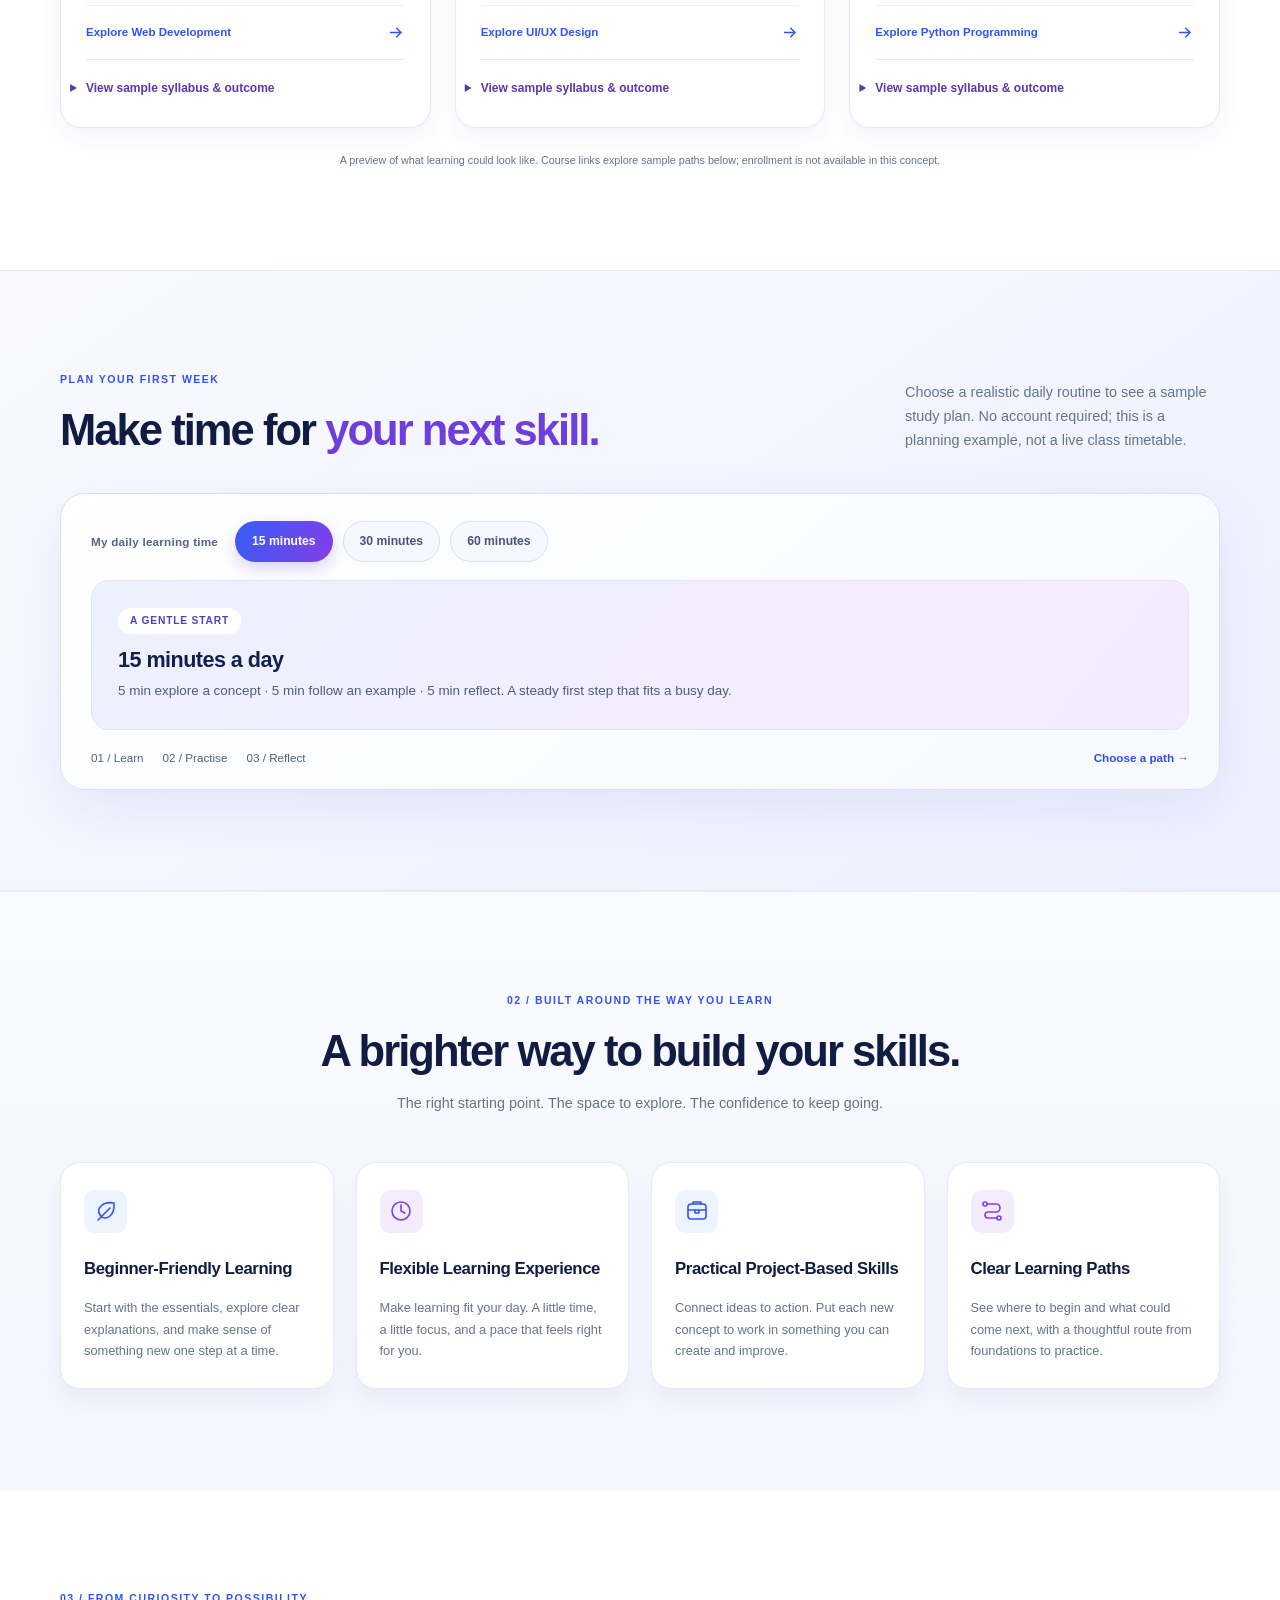
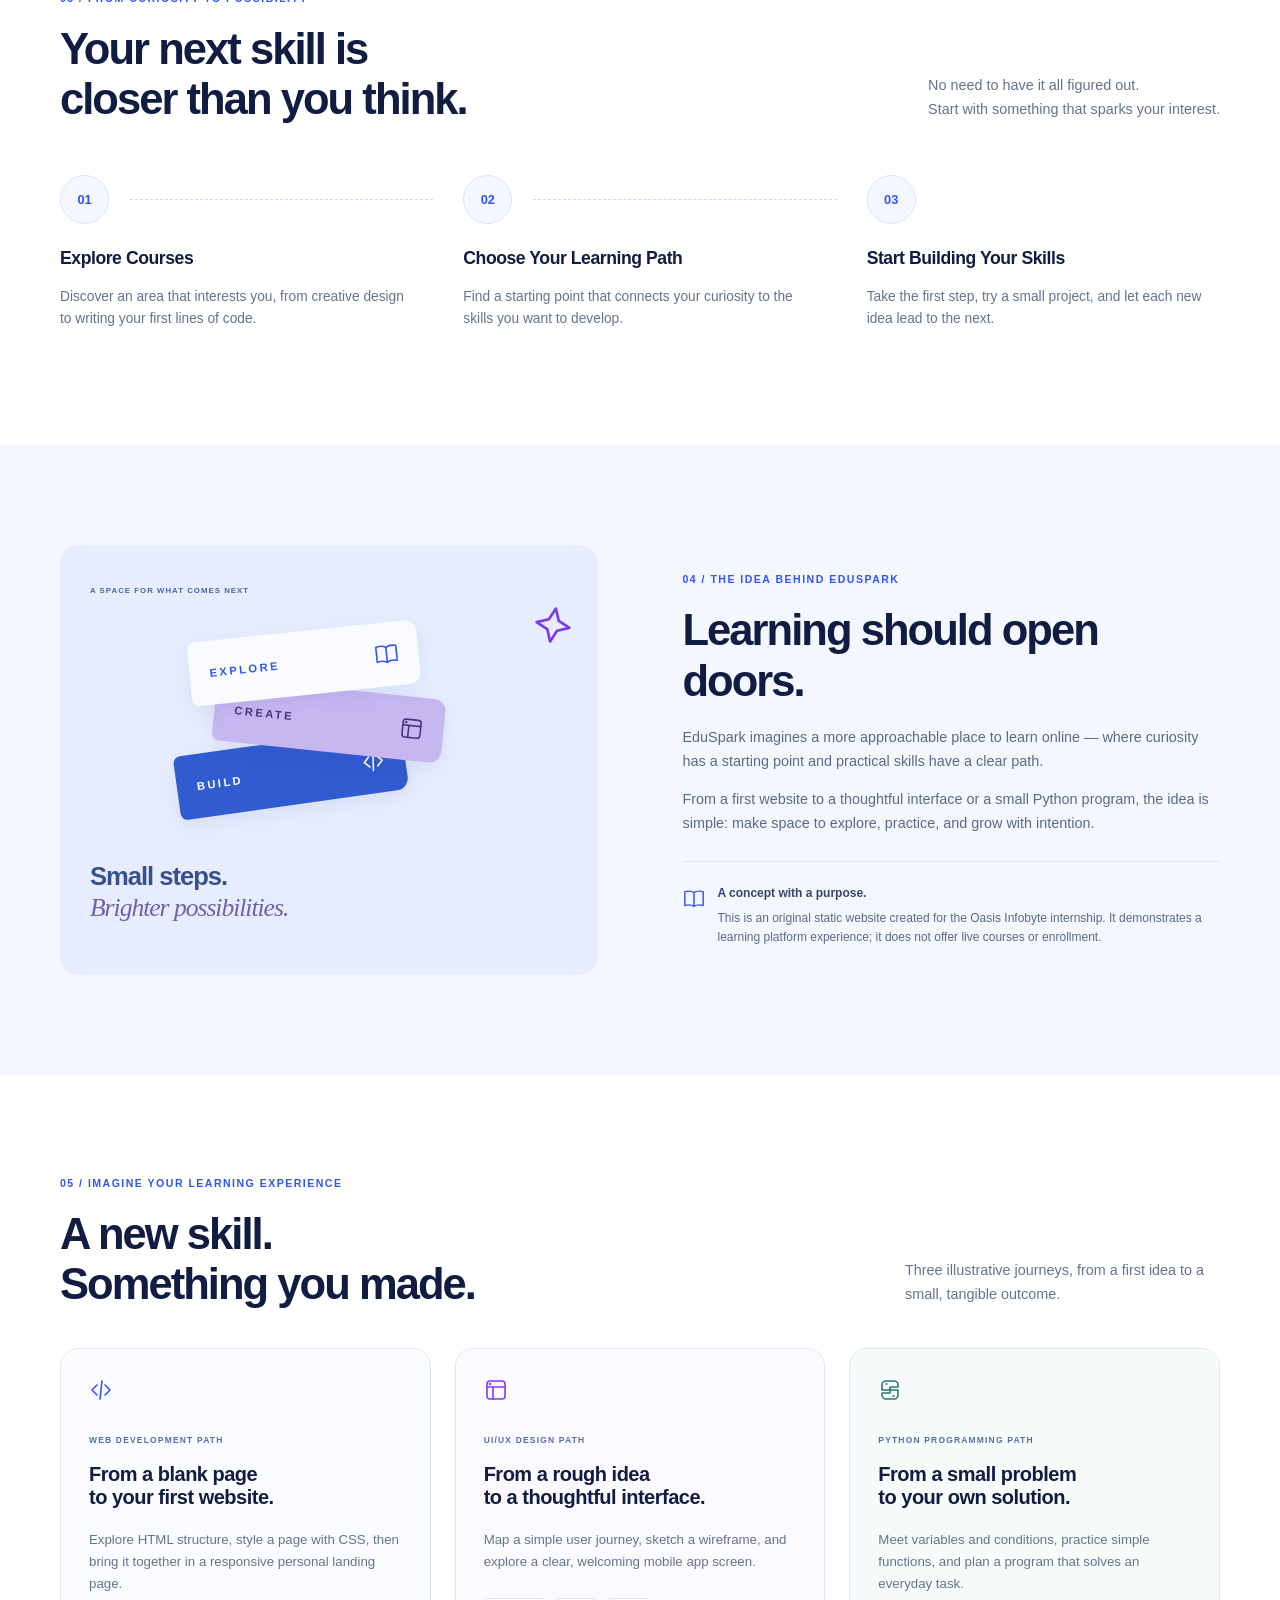
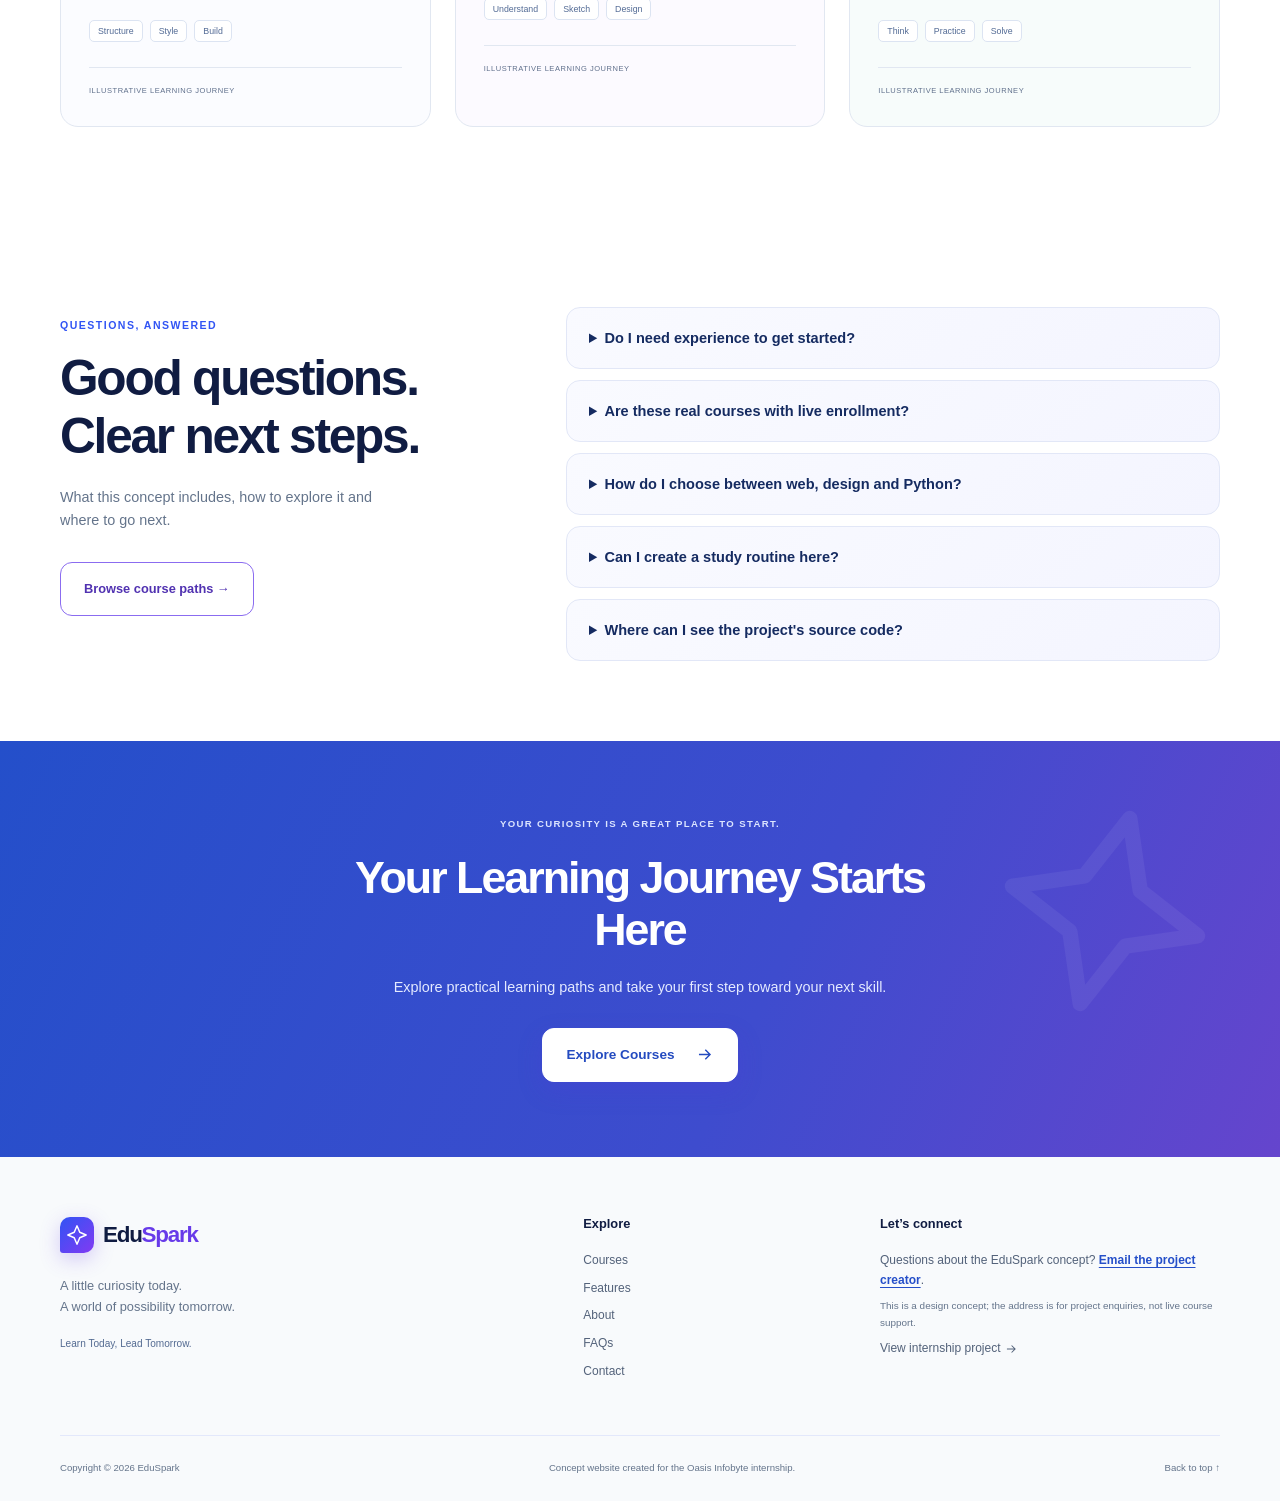
==== commit 01687788: "Verify interactive workflows and fix browser regressions" ====
--- a/WebDev-L1-LandingPage/index.html
+++ b/WebDev-L1-LandingPage/index.html
@@ -2,6 +2,7 @@
 <html lang="en">
 <head>
   <meta charset="UTF-8">
+  <link rel="icon" href="data:image/svg+xml,%3Csvg%20xmlns%3D%22http%3A%2F%2Fwww.w3.org%2F2000%2Fsvg%22%20viewBox%3D%220%200%2032%2032%22%3E%3Crect%20width%3D%2232%22%20height%3D%2232%22%20rx%3D%227%22%20fill%3D%22%232563eb%22%2F%3E%3Ctext%20x%3D%2216%22%20y%3D%2222%22%20text-anchor%3D%22middle%22%20fill%3D%22%23ffffff%22%20font-family%3D%22Arial%2Csans-serif%22%20font-size%3D%2217%22%20font-weight%3D%22700%22%3EE%3C%2Ftext%3E%3C%2Fsvg%3E">
   <meta name="viewport" content="width=device-width, initial-scale=1">
   <meta name="description" content="EduSpark is an online learning platform concept for exploring practical skills in web development, UI/UX design, and Python programming.">
   <meta name="theme-color" content="#2563EB">
--- a/WebDev-L1-LandingPage/styles.css
+++ b/WebDev-L1-LandingPage/styles.css
@@ -454,7 +454,7 @@
 #pace-30:focus-visible ~ .study-pace-controls label[for="pace-30"],
 #pace-60:focus-visible ~ .study-pace-controls label[for="pace-60"]{outline:3px solid #735ae8;outline-offset:4px}
 .course-outline{margin-top:17px;border-top:1px solid #e6e8f3;padding:15px 0 0}
-.course-outline summary{font-size:.75rem;color:#5738ad;font-weight:750;cursor:pointer;list-style:auto;padding:4px 0}
+.course-outline summary{font-size:.75rem;color:#5738ad;font-weight:750;cursor:pointer;list-style:disclosure-closed;padding:4px 0}
 .course-outline summary:focus-visible{outline:3px solid #735ae8;outline-offset:3px;border-radius:3px}
 .course-outline ul{color:#53627c;margin:12px 0;padding-left:18px;font-size:.76rem;line-height:1.8}
 .course-outline>a{display:inline-flex;font-weight:700;font-size:.75rem;color:#2656d9;padding:8px 0}
@@ -485,3 +485,12 @@
 @media(max-width:900px){.faq-layout{grid-template-columns:1fr;gap:30px}.study-planner-section .section-heading{align-items:start}}
 @media(max-width:700px){.course-filters,.study-pace-controls{gap:8px}.course-filters>span,.study-pace-controls>span{width:100%;margin-bottom:3px}.course-filters label,.study-pace-controls label{font-size:.69rem;padding:8px 11px}.study-planner{padding:19px 17px;border-radius:18px}.study-plan-card{padding:20px;min-height:0}.study-plan-footer a{margin-left:0;width:100%}.faq-section{padding-block:55px}.faq-list details{padding:16px}.faq-list summary{font-size:.84rem}}
 @media(prefers-reduced-motion:reduce){.course-filters label,.study-pace-controls label{transition:none}}
+
+.hero-planner-link{margin:14px 0 9px;font-size:.78rem;font-weight:750;color:#4d35b4}
+.hero-planner-link a{display:inline-flex;align-items:center;gap:8px;border-bottom:1px solid #a79ae4;padding-bottom:4px}
+.hero-planner-link a:hover{color:#2659d5;border-color:#2659d5}
+.hero-planner-link a span{display:inline-block;transition:transform .18s}
+.hero-planner-link a:hover span{transform:translateX(3px)}
+@media(prefers-reduced-motion:reduce){.hero-planner-link a span{transition:none}}
+
+.course-outline[open] > summary { list-style-type:disclosure-open; }
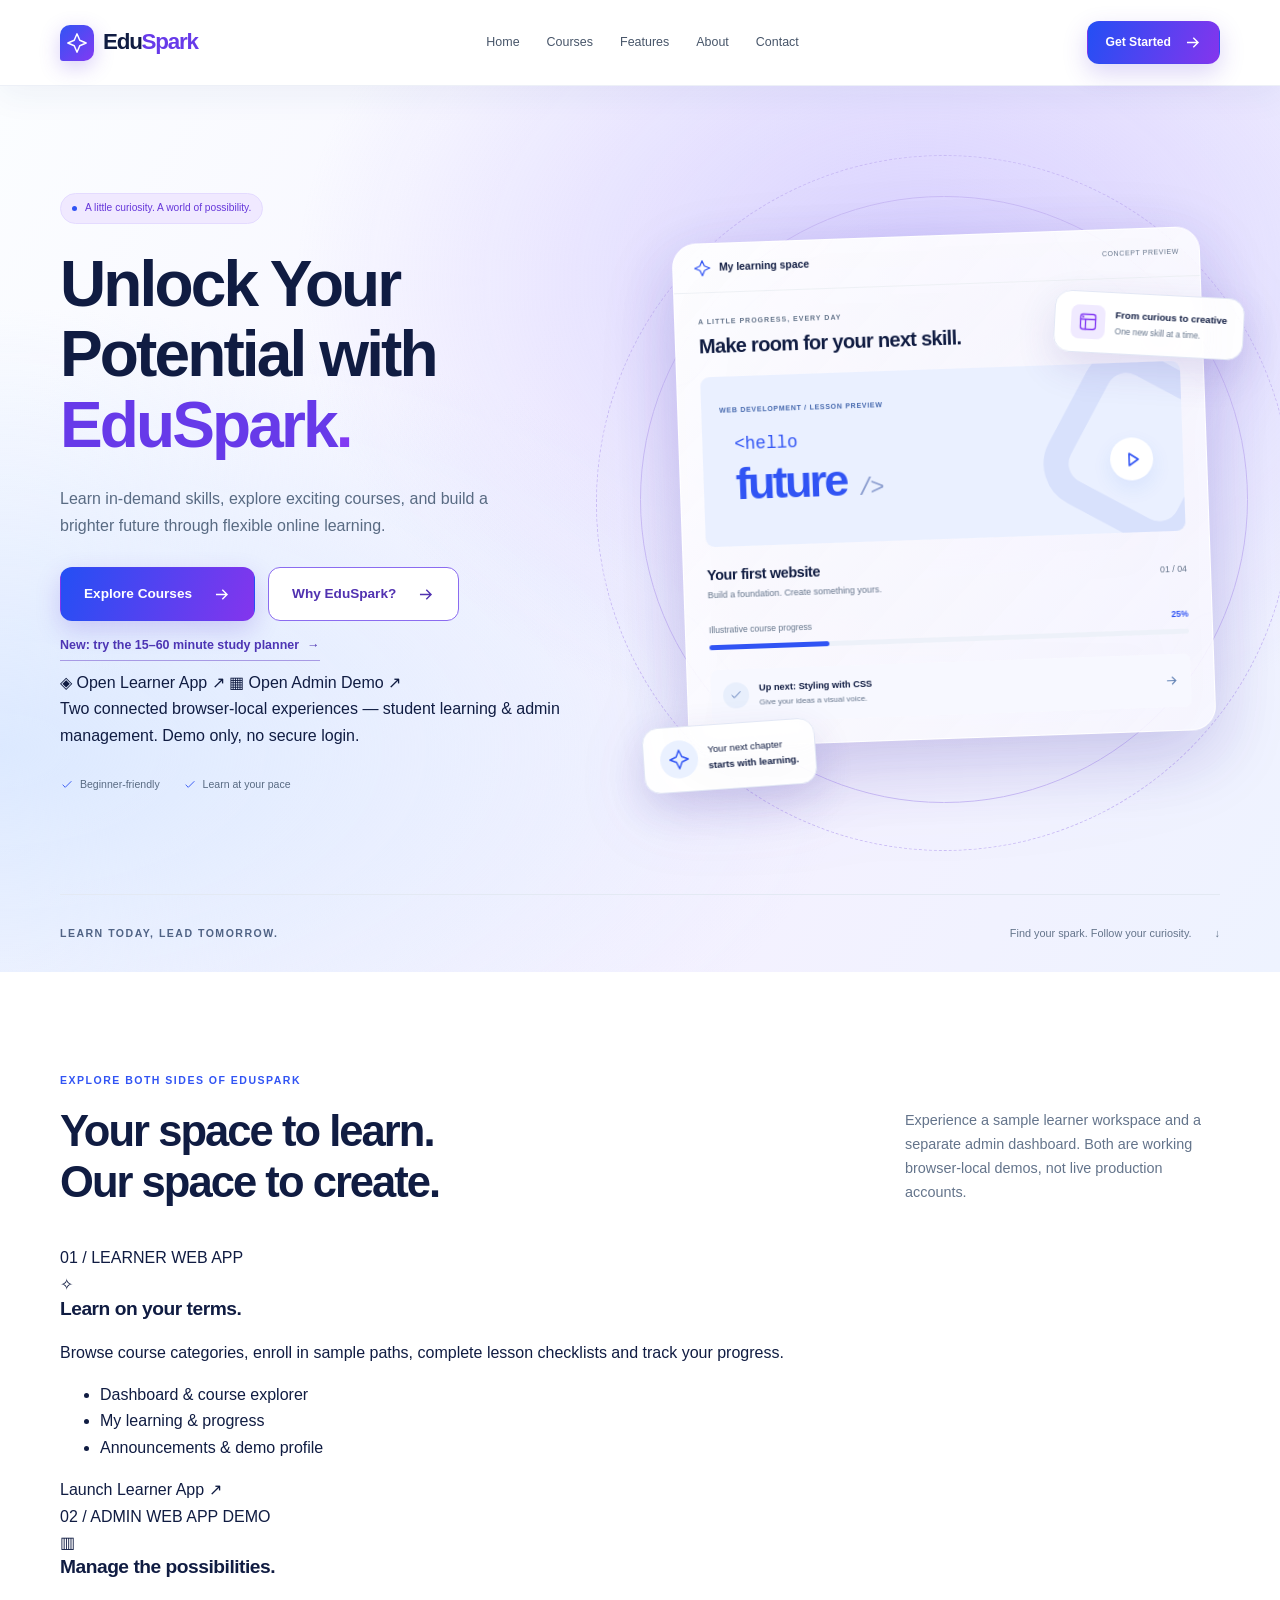
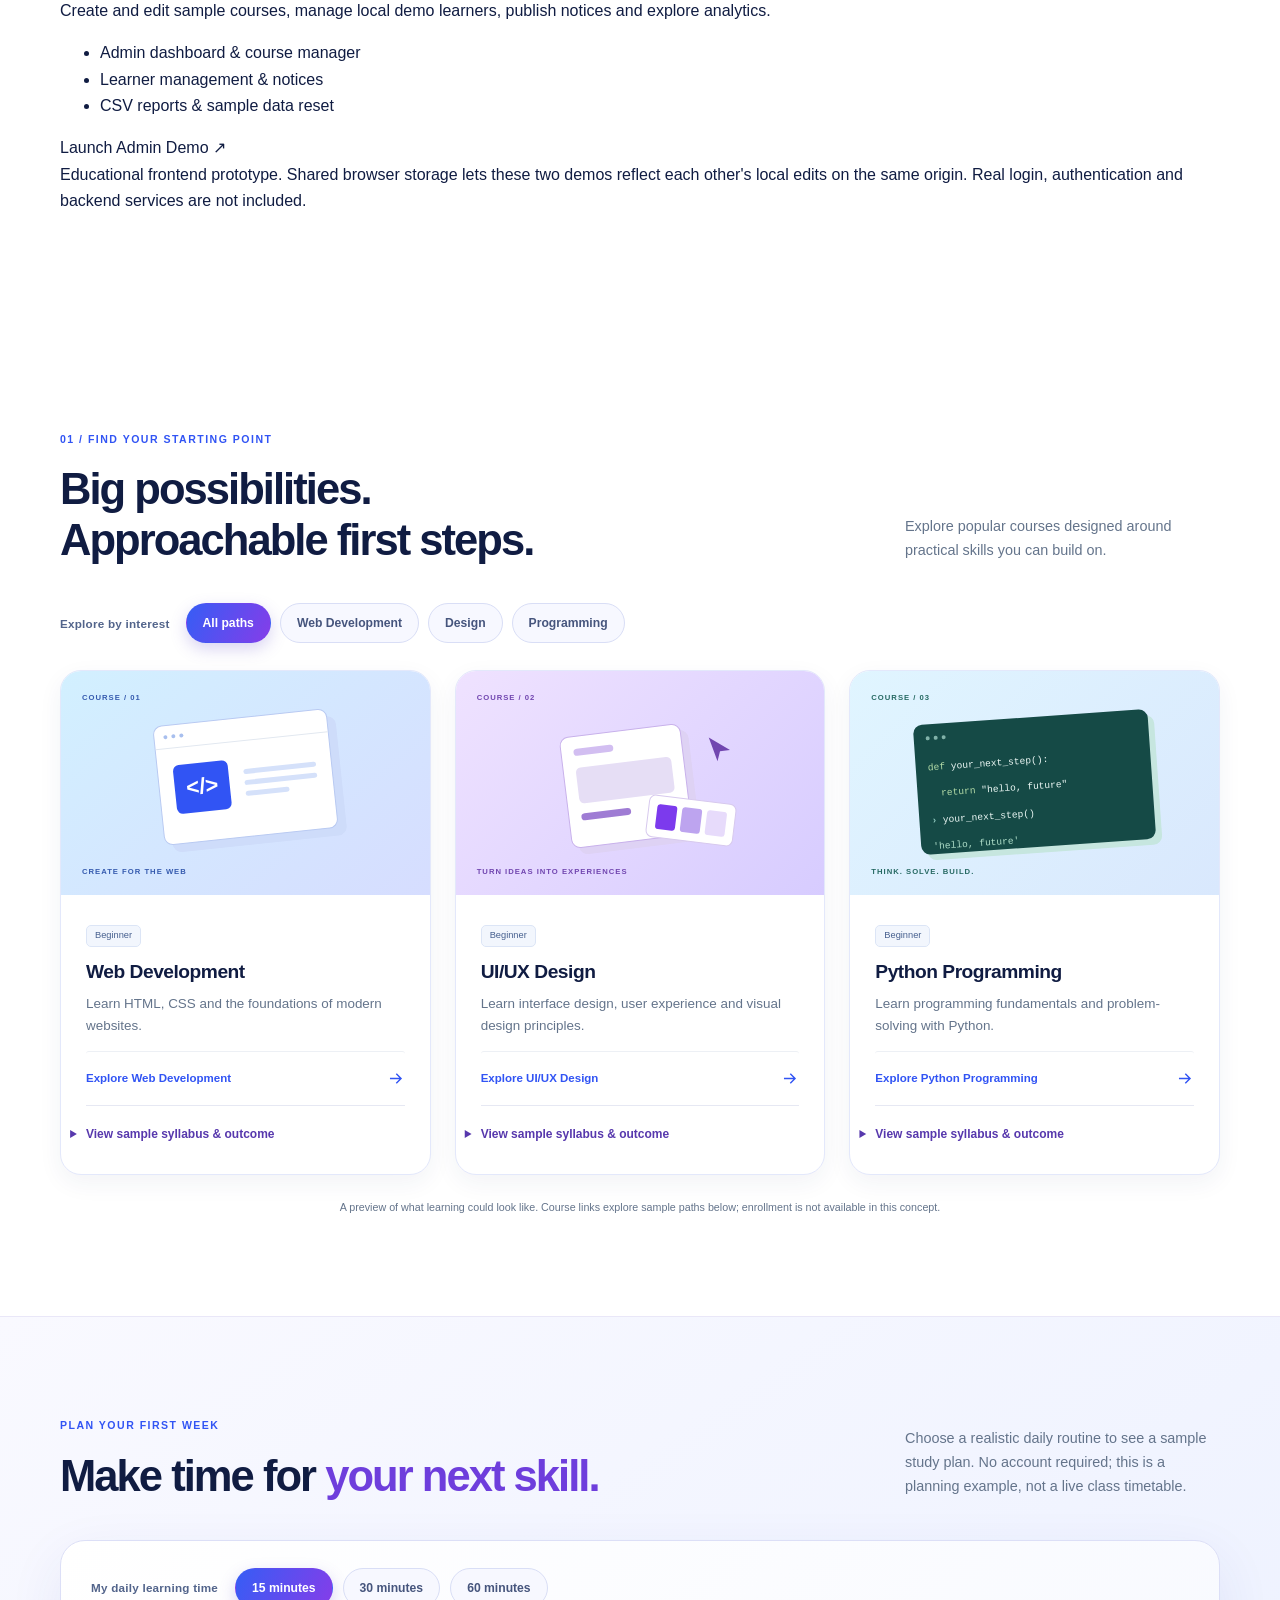
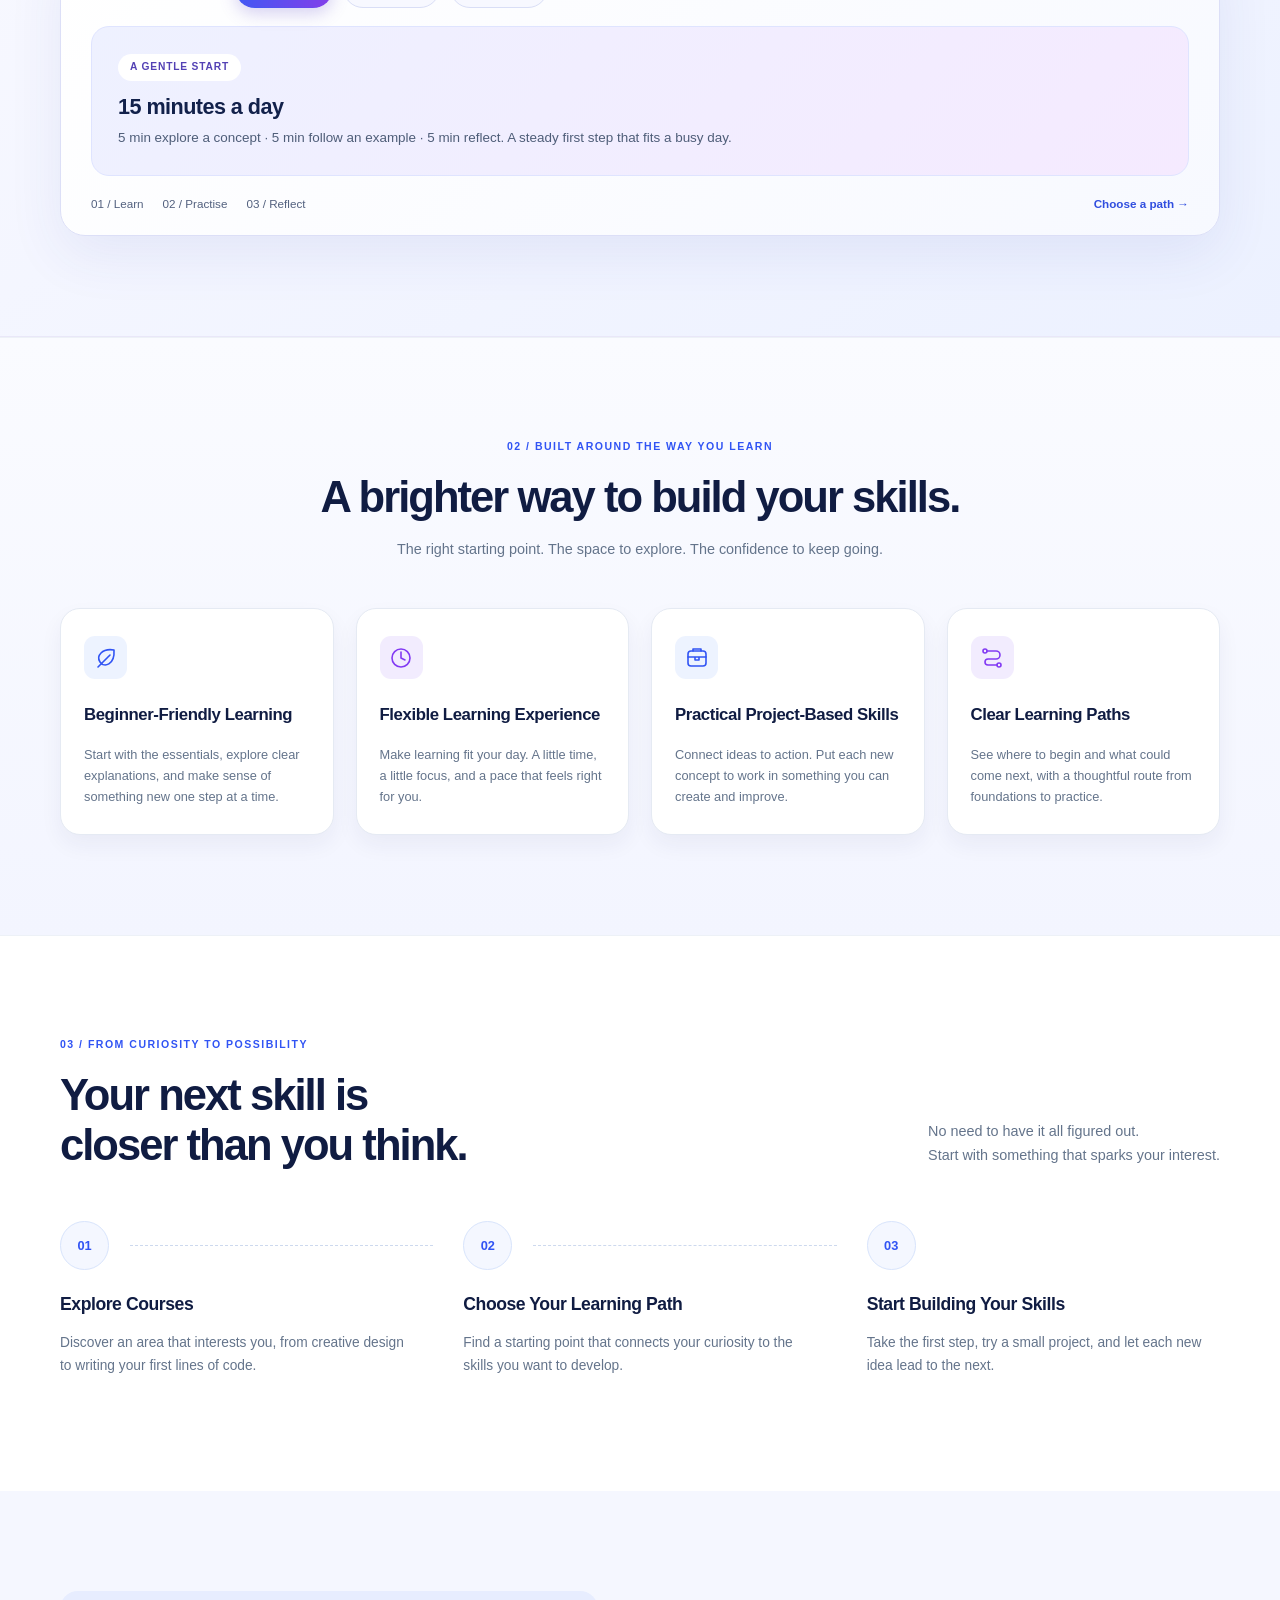
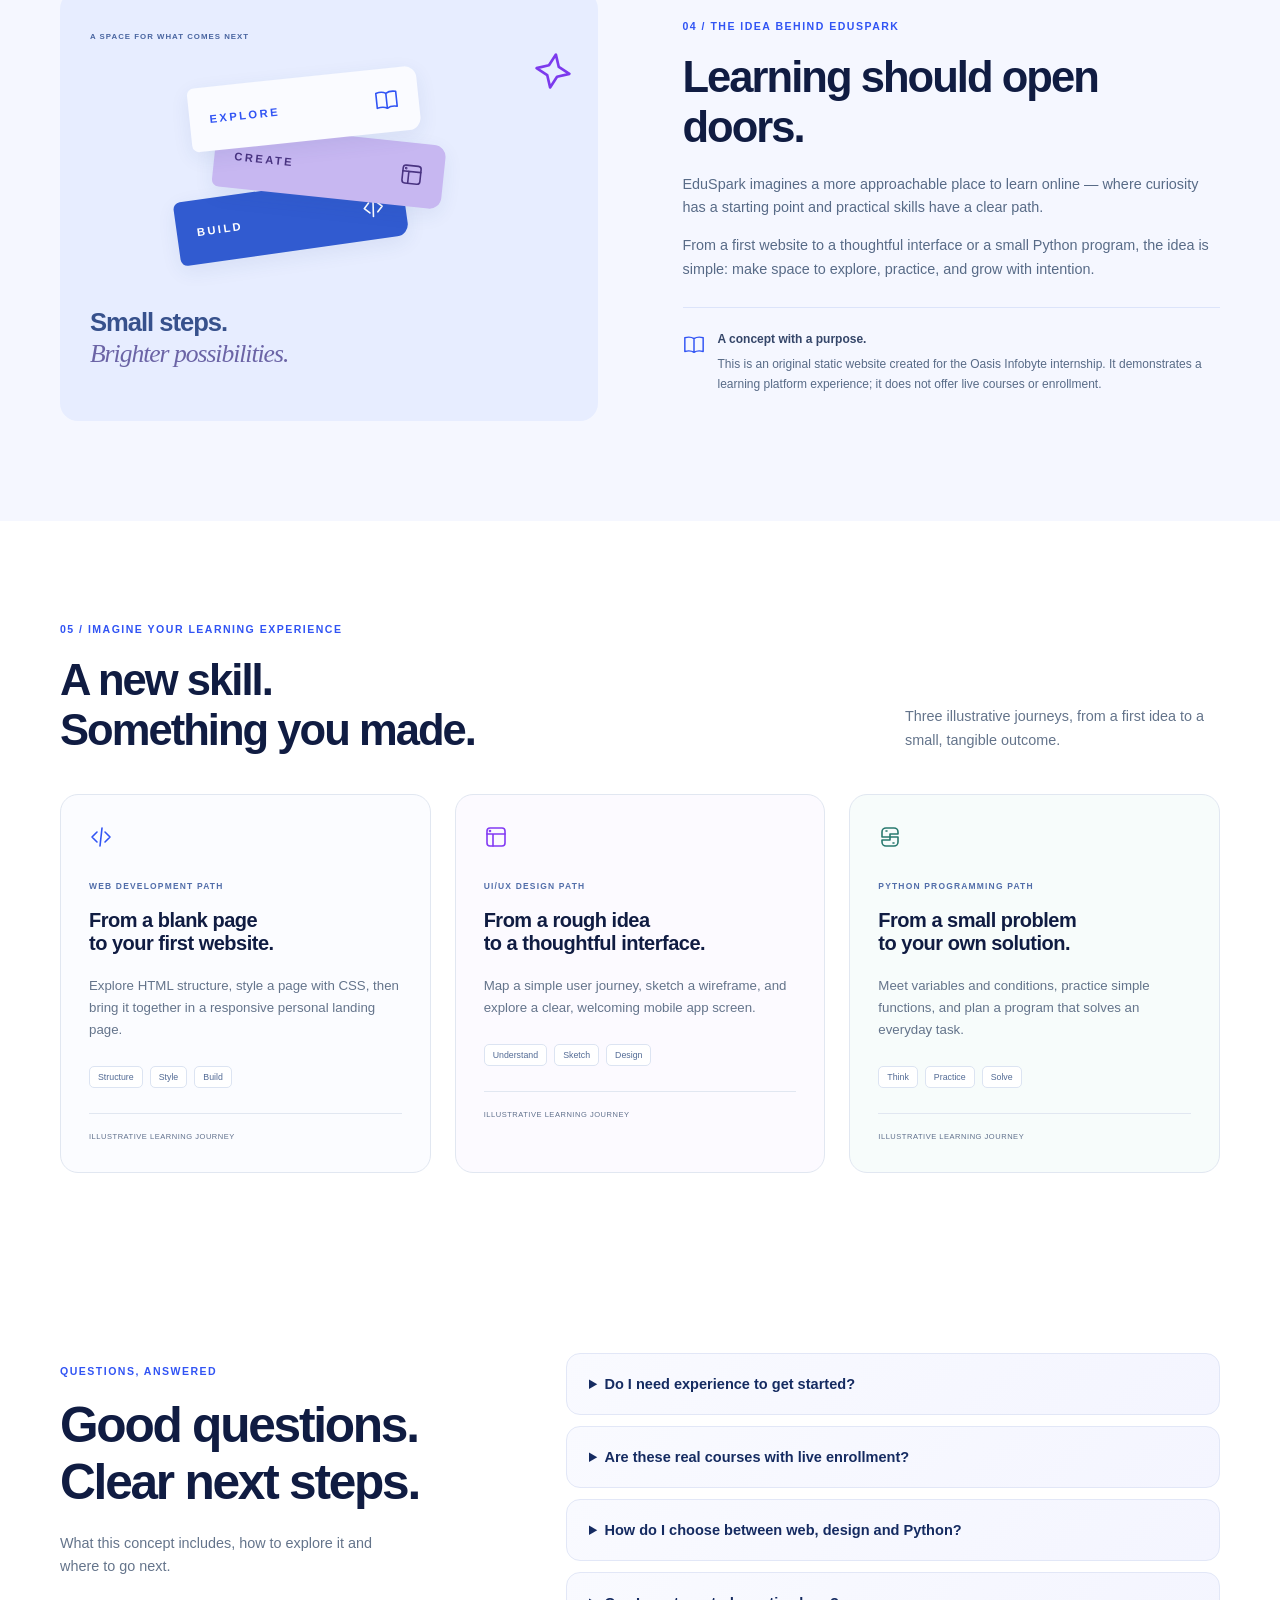
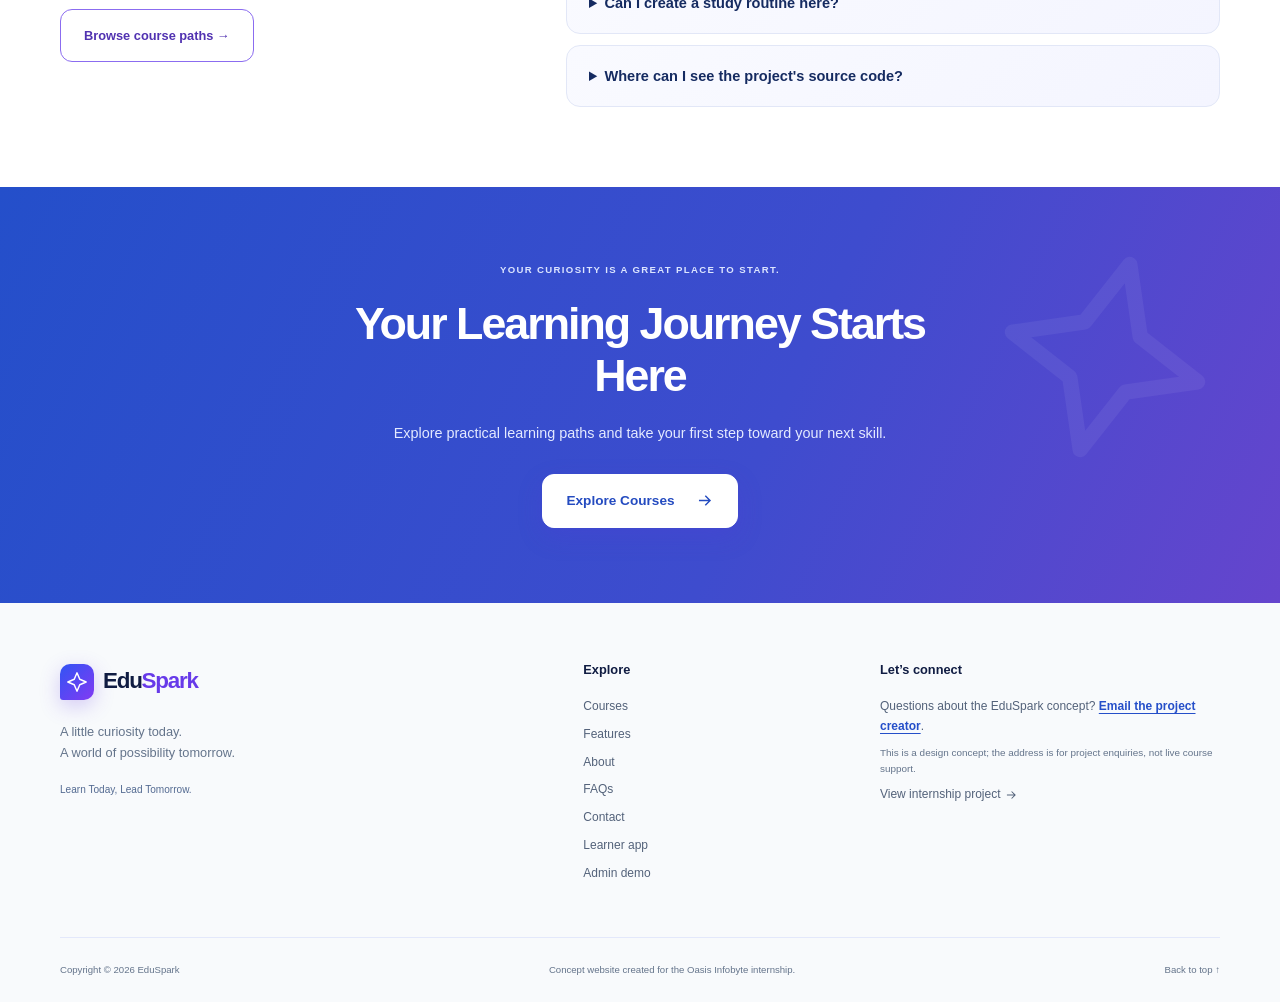
==== commit d4fff3f8: "Connect landing page to separate EduSpark learner and admin demo apps" ====
--- a/WebDev-L1-LandingPage/index.html
+++ b/WebDev-L1-LandingPage/index.html
@@ -37,6 +37,10 @@
             <a class="button button-secondary" href="#features">Why EduSpark? <svg viewBox="0 0 24 24" class="arrow" fill="none" stroke="currentColor" stroke-width="1.8" aria-hidden="true"><path d="M5 12h14m-6-6 6 6-6 6"/></svg></a>
           </div>
           <p class="hero-planner-link"><a href="#study-planner">New: try the 15–60 minute study planner <span aria-hidden="true">→</span></a></p>
+          <div class="hero-app-actions" aria-label="Open the two EduSpark app demos">
+            <a class="hero-app-button learner" href="apps/user/"><span aria-hidden="true">◈</span> Open Learner App <span aria-hidden="true">↗</span></a>
+            <a class="hero-app-button admin" href="apps/admin/"><span aria-hidden="true">▦</span> Open Admin Demo <span aria-hidden="true">↗</span></a>
+          </div><p class="hero-demo-caption">Two connected browser-local experiences — student learning &amp; admin management. Demo only, no secure login.</p>
           <div class="hero-notes"><span><svg class="icon" viewBox="0 0 24 24" fill="none" stroke="currentColor" stroke-width="1.6" stroke-linecap="round" stroke-linejoin="round" aria-hidden="true"><path d="m5 12 4 4L19 6"/></svg> Beginner-friendly</span><span><svg class="icon" viewBox="0 0 24 24" fill="none" stroke="currentColor" stroke-width="1.6" stroke-linecap="round" stroke-linejoin="round" aria-hidden="true"><path d="m5 12 4 4L19 6"/></svg> Learn at your pace</span></div>
         </div>
 
@@ -61,6 +65,16 @@
       <div class="container hero-baseline"><span class="eyebrow">LEARN TODAY, LEAD TOMORROW.</span><span>Find your spark. Follow your curiosity. <span aria-hidden="true">↓</span></span></div>
     </section>
 
+    <section class="section app-portal-section" id="app-portals" aria-labelledby="app-portal-title">
+      <div class="container">
+        <div class="section-heading"><div><p class="eyebrow section-kicker">EXPLORE BOTH SIDES OF EDUSPARK</p><h2 id="app-portal-title">Your space to learn.<br>Our space to create.</h2></div><p>Experience a sample learner workspace and a separate admin dashboard. Both are working browser-local demos, not live production accounts.</p></div>
+        <div class="app-portal-grid">
+          <article class="portal-card portal-learner"><span class="portal-kicker">01 / LEARNER WEB APP</span><div class="portal-glyph" aria-hidden="true">✧</div><h3>Learn on your terms.</h3><p>Browse course categories, enroll in sample paths, complete lesson checklists and track your progress.</p><ul><li>Dashboard &amp; course explorer</li><li>My learning &amp; progress</li><li>Announcements &amp; demo profile</li></ul><a class="portal-cta" href="apps/user/">Launch Learner App <span aria-hidden="true">↗</span></a></article>
+          <article class="portal-card portal-admin"><span class="portal-kicker">02 / ADMIN WEB APP DEMO</span><div class="portal-glyph" aria-hidden="true">▥</div><h3>Manage the possibilities.</h3><p>Create and edit sample courses, manage local demo learners, publish notices and explore analytics.</p><ul><li>Admin dashboard &amp; course manager</li><li>Learner management &amp; notices</li><li>CSV reports &amp; sample data reset</li></ul><a class="portal-cta" href="apps/admin/">Launch Admin Demo <span aria-hidden="true">↗</span></a></article>
+        </div>
+        <p class="portal-note">Educational frontend prototype. Shared browser storage lets these two demos reflect each other's local edits on the same origin. Real login, authentication and backend services are not included.</p>
+      </div>
+    </section>
     <section class="section courses-section" id="courses" aria-labelledby="courses-title">
       <div class="container">
         <div class="section-heading"><div><p class="eyebrow section-kicker">01 / FIND YOUR STARTING POINT</p><h2 id="courses-title">Big possibilities.<br>Approachable first steps.</h2></div><p>Explore popular courses designed around practical skills you can build on.</p></div>
@@ -144,7 +158,7 @@
   </main>
 
   <footer class="site-footer" id="contact"><div class="container">
-    <div class="footer-grid"><div class="footer-brand"><a class="logo" href="#home" aria-label="EduSpark home"><span class="logo-symbol"><svg class="icon" viewBox="0 0 24 24" fill="none" stroke="currentColor" stroke-width="1.6" stroke-linecap="round" stroke-linejoin="round" aria-hidden="true"><path d="m12 2 3 7 7 3-7 3-3 7-3-7-7-3 7-3Z"/></svg></span><span>Edu<span class="logo-blue">Spark</span></span></a><p>A little curiosity today.<br>A world of possibility tomorrow.</p><span class="footer-tagline">Learn Today, Lead Tomorrow.</span></div><div><h2>Explore</h2><a href="#courses">Courses</a><a href="#features">Features</a><a href="#about">About</a><a href="#faq">FAQs</a><a href="#contact">Contact</a></div><div class="footer-contact"><h2>Let’s connect</h2><p>Questions about the EduSpark concept? <a href="mailto:yvarmitha@gmail.com?subject=EduSpark%20Concept%20Enquiry">Email the project creator</a>.</p><p class="contact-placeholder">This is a design concept; the address is for project enquiries, not live course support.</p><a href="https://github.com/VarmithaYogananthan/OIBSIP/tree/feat/level-1-web-development/WebDev-L1-LandingPage">View internship project <svg viewBox="0 0 24 24" class="arrow" fill="none" stroke="currentColor" stroke-width="1.8" aria-hidden="true"><path d="M5 12h14m-6-6 6 6-6 6"/></svg></a></div></div>
+    <div class="footer-grid"><div class="footer-brand"><a class="logo" href="#home" aria-label="EduSpark home"><span class="logo-symbol"><svg class="icon" viewBox="0 0 24 24" fill="none" stroke="currentColor" stroke-width="1.6" stroke-linecap="round" stroke-linejoin="round" aria-hidden="true"><path d="m12 2 3 7 7 3-7 3-3 7-3-7-7-3 7-3Z"/></svg></span><span>Edu<span class="logo-blue">Spark</span></span></a><p>A little curiosity today.<br>A world of possibility tomorrow.</p><span class="footer-tagline">Learn Today, Lead Tomorrow.</span></div><div><h2>Explore</h2><a href="#courses">Courses</a><a href="#features">Features</a><a href="#about">About</a><a href="#faq">FAQs</a><a href="#contact">Contact</a><a href="apps/user/">Learner app</a><a href="apps/admin/">Admin demo</a></div><div class="footer-contact"><h2>Let’s connect</h2><p>Questions about the EduSpark concept? <a href="mailto:yvarmitha@gmail.com?subject=EduSpark%20Concept%20Enquiry">Email the project creator</a>.</p><p class="contact-placeholder">This is a design concept; the address is for project enquiries, not live course support.</p><a href="https://github.com/VarmithaYogananthan/OIBSIP/tree/feat/level-1-web-development/WebDev-L1-LandingPage">View internship project <svg viewBox="0 0 24 24" class="arrow" fill="none" stroke="currentColor" stroke-width="1.8" aria-hidden="true"><path d="M5 12h14m-6-6 6 6-6 6"/></svg></a></div></div>
     <div class="footer-bottom"><span>Copyright © 2026 EduSpark</span><span>Concept website created for the Oasis Infobyte internship.</span><a href="#home">Back to top ↑</a></div>
   </div></footer>
 </body>
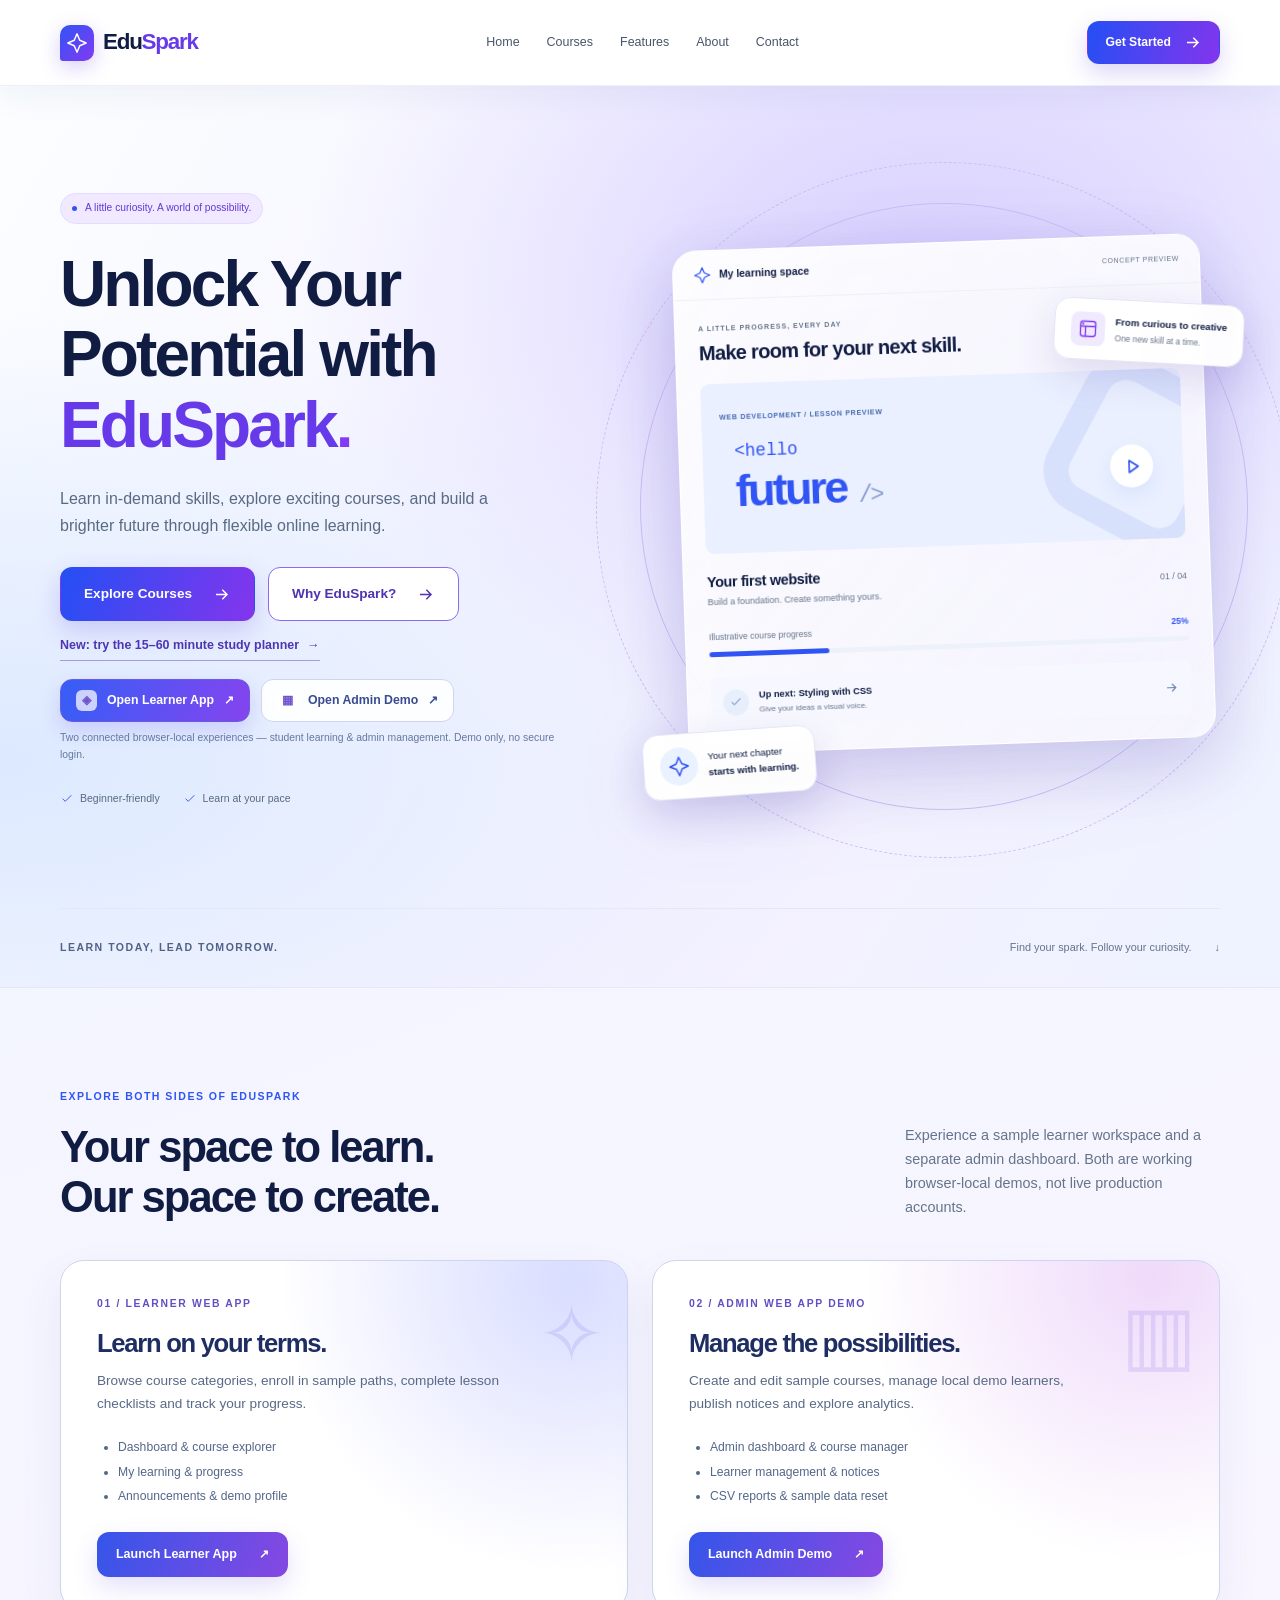
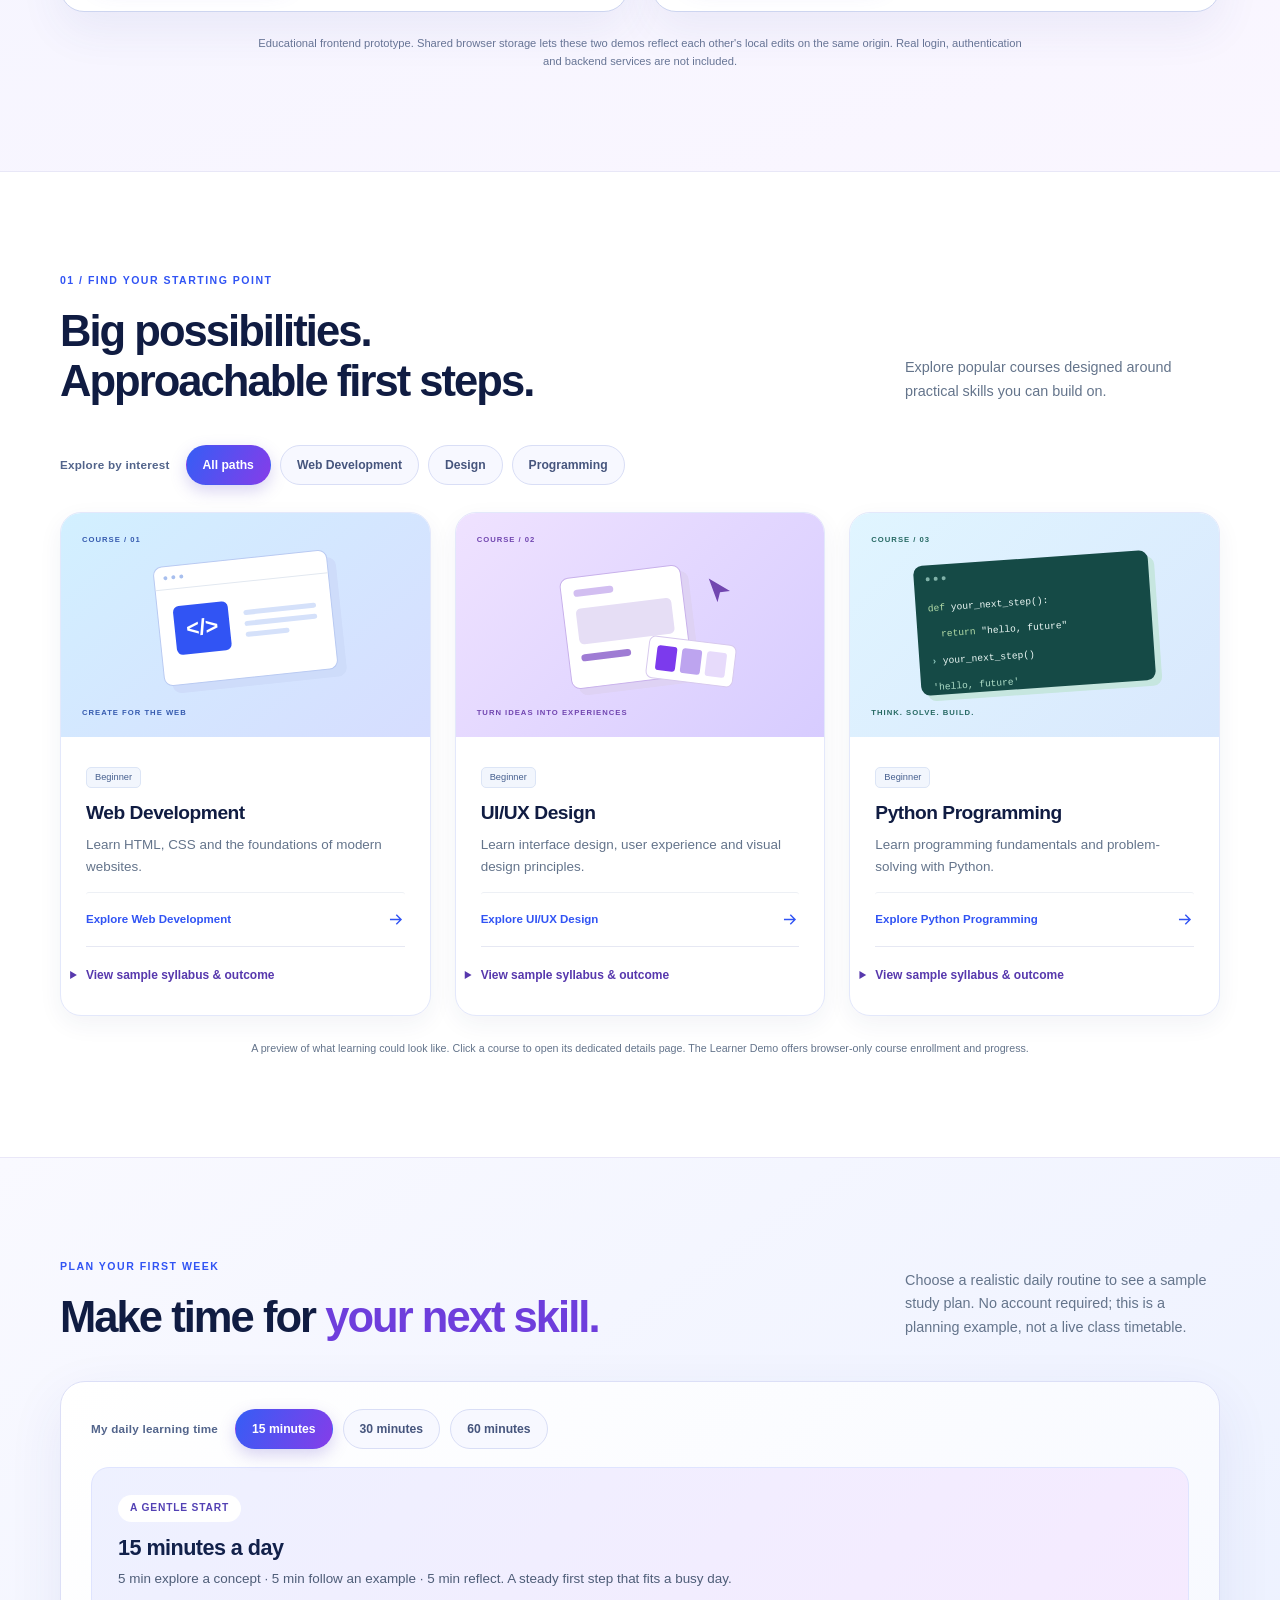
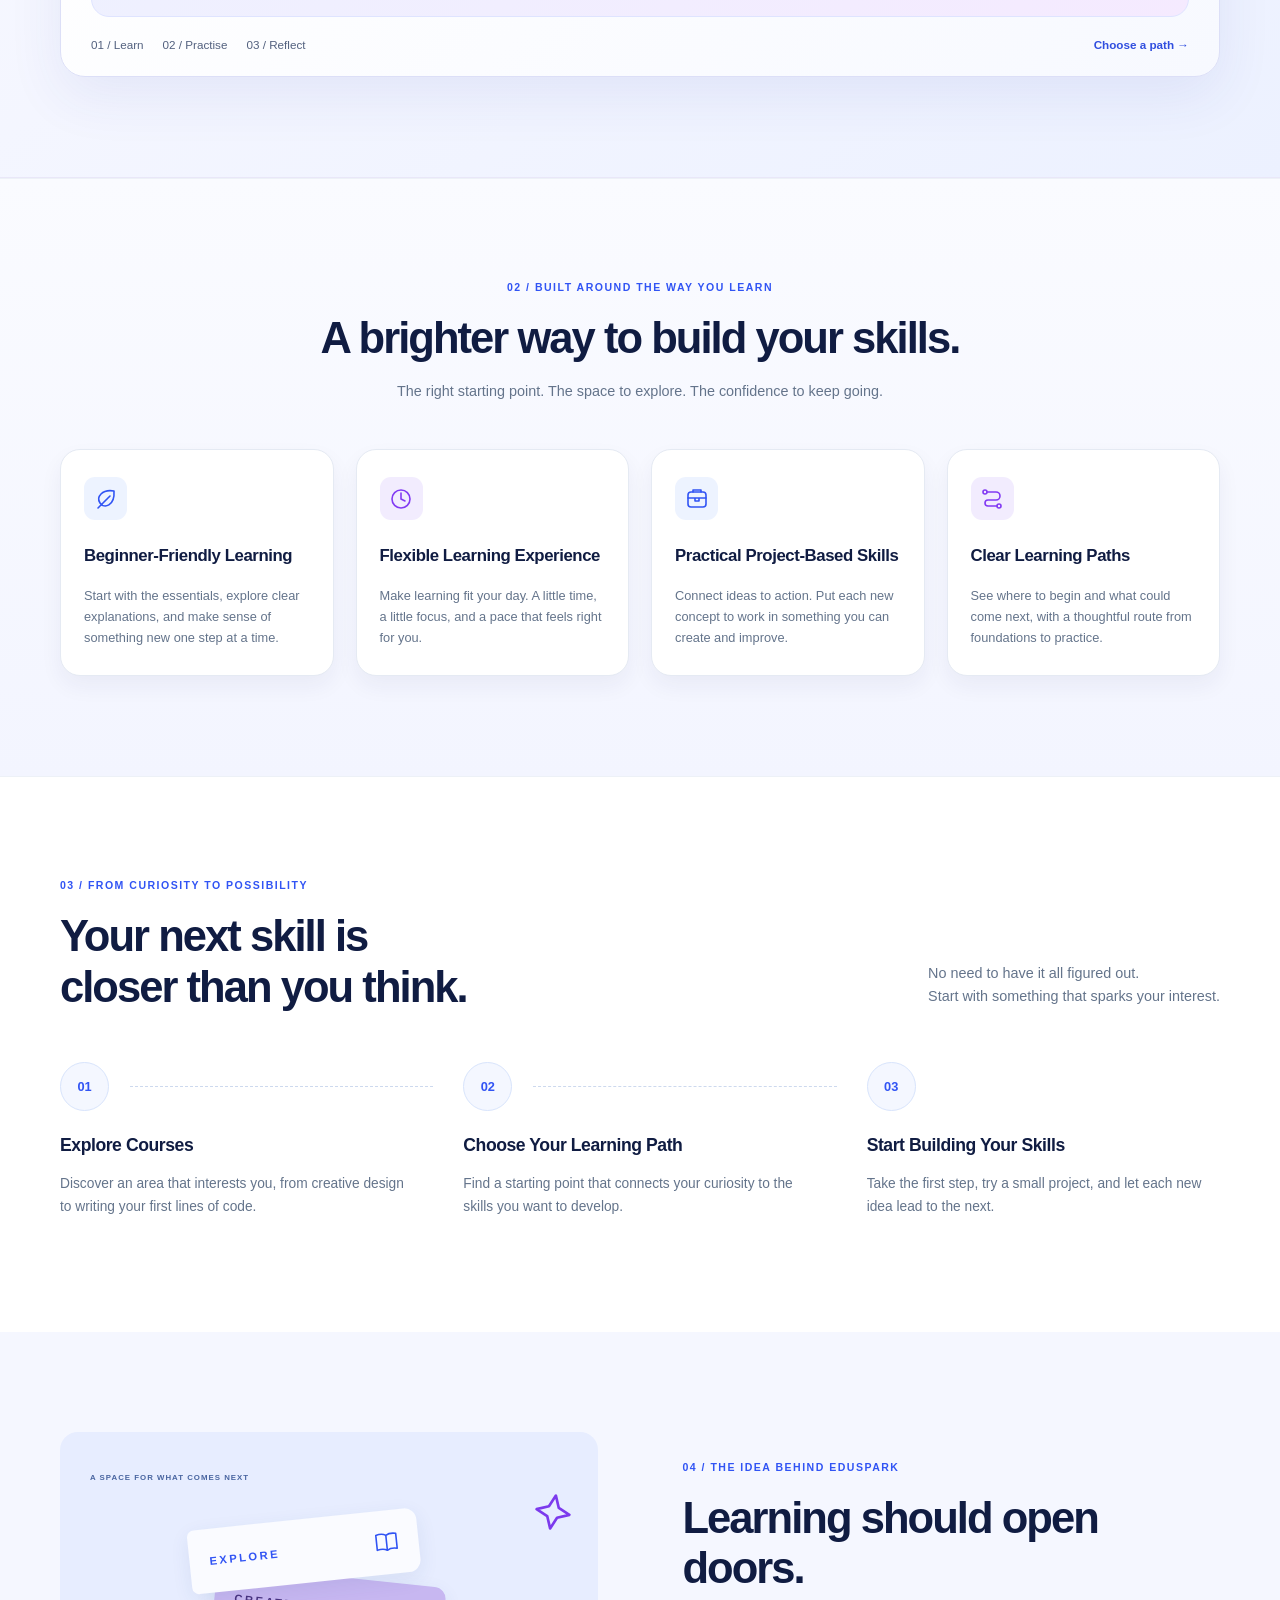
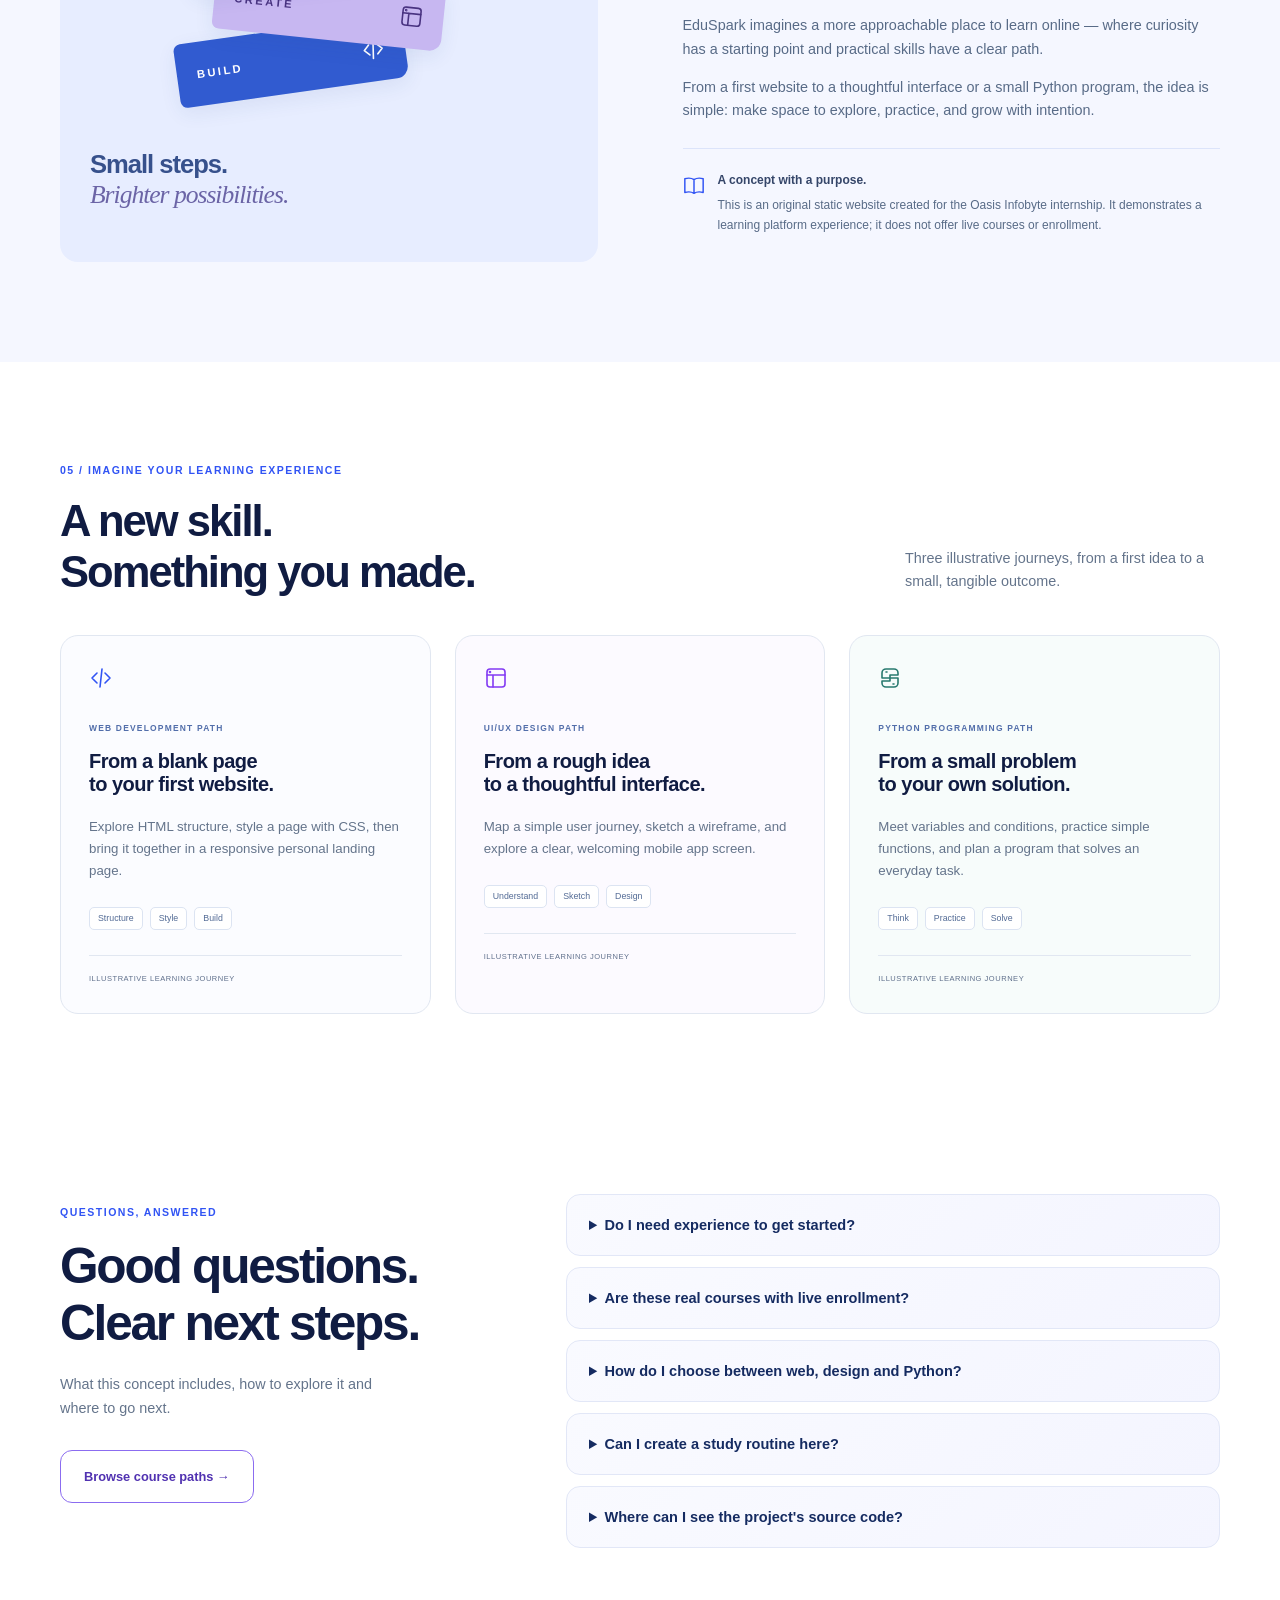
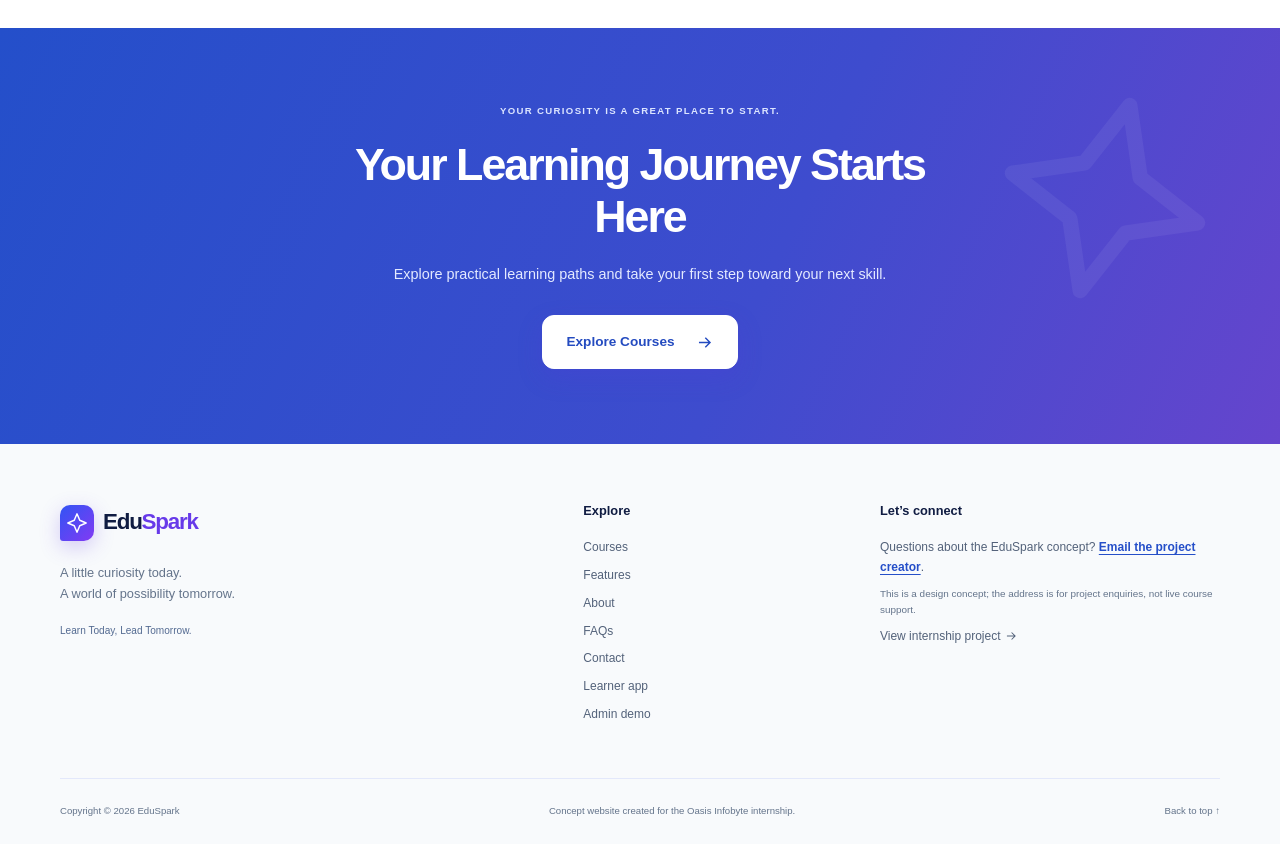
==== commit c1b40007: "Route EduSpark course cards to dedicated pages and entry portals to separate Learner/Admin welcome p" ====
--- a/WebDev-L1-LandingPage/index.html
+++ b/WebDev-L1-LandingPage/index.html
@@ -38,8 +38,8 @@
           </div>
           <p class="hero-planner-link"><a href="#study-planner">New: try the 15–60 minute study planner <span aria-hidden="true">→</span></a></p>
           <div class="hero-app-actions" aria-label="Open the two EduSpark app demos">
-            <a class="hero-app-button learner" href="apps/user/"><span aria-hidden="true">◈</span> Open Learner App <span aria-hidden="true">↗</span></a>
-            <a class="hero-app-button admin" href="apps/admin/"><span aria-hidden="true">▦</span> Open Admin Demo <span aria-hidden="true">↗</span></a>
+            <a class="hero-app-button learner" href="apps/user/welcome.html"><span aria-hidden="true">◈</span> Open Learner App <span aria-hidden="true">↗</span></a>
+            <a class="hero-app-button admin" href="apps/admin/welcome.html"><span aria-hidden="true">▦</span> Open Admin Demo <span aria-hidden="true">↗</span></a>
           </div><p class="hero-demo-caption">Two connected browser-local experiences — student learning &amp; admin management. Demo only, no secure login.</p>
           <div class="hero-notes"><span><svg class="icon" viewBox="0 0 24 24" fill="none" stroke="currentColor" stroke-width="1.6" stroke-linecap="round" stroke-linejoin="round" aria-hidden="true"><path d="m5 12 4 4L19 6"/></svg> Beginner-friendly</span><span><svg class="icon" viewBox="0 0 24 24" fill="none" stroke="currentColor" stroke-width="1.6" stroke-linecap="round" stroke-linejoin="round" aria-hidden="true"><path d="m5 12 4 4L19 6"/></svg> Learn at your pace</span></div>
         </div>
@@ -69,8 +69,8 @@
       <div class="container">
         <div class="section-heading"><div><p class="eyebrow section-kicker">EXPLORE BOTH SIDES OF EDUSPARK</p><h2 id="app-portal-title">Your space to learn.<br>Our space to create.</h2></div><p>Experience a sample learner workspace and a separate admin dashboard. Both are working browser-local demos, not live production accounts.</p></div>
         <div class="app-portal-grid">
-          <article class="portal-card portal-learner"><span class="portal-kicker">01 / LEARNER WEB APP</span><div class="portal-glyph" aria-hidden="true">✧</div><h3>Learn on your terms.</h3><p>Browse course categories, enroll in sample paths, complete lesson checklists and track your progress.</p><ul><li>Dashboard &amp; course explorer</li><li>My learning &amp; progress</li><li>Announcements &amp; demo profile</li></ul><a class="portal-cta" href="apps/user/">Launch Learner App <span aria-hidden="true">↗</span></a></article>
-          <article class="portal-card portal-admin"><span class="portal-kicker">02 / ADMIN WEB APP DEMO</span><div class="portal-glyph" aria-hidden="true">▥</div><h3>Manage the possibilities.</h3><p>Create and edit sample courses, manage local demo learners, publish notices and explore analytics.</p><ul><li>Admin dashboard &amp; course manager</li><li>Learner management &amp; notices</li><li>CSV reports &amp; sample data reset</li></ul><a class="portal-cta" href="apps/admin/">Launch Admin Demo <span aria-hidden="true">↗</span></a></article>
+          <article class="portal-card portal-learner"><span class="portal-kicker">01 / LEARNER WEB APP</span><div class="portal-glyph" aria-hidden="true">✧</div><h3>Learn on your terms.</h3><p>Browse course categories, enroll in sample paths, complete lesson checklists and track your progress.</p><ul><li>Dashboard &amp; course explorer</li><li>My learning &amp; progress</li><li>Announcements &amp; demo profile</li></ul><a class="portal-cta" href="apps/user/welcome.html">Launch Learner App <span aria-hidden="true">↗</span></a></article>
+          <article class="portal-card portal-admin"><span class="portal-kicker">02 / ADMIN WEB APP DEMO</span><div class="portal-glyph" aria-hidden="true">▥</div><h3>Manage the possibilities.</h3><p>Create and edit sample courses, manage local demo learners, publish notices and explore analytics.</p><ul><li>Admin dashboard &amp; course manager</li><li>Learner management &amp; notices</li><li>CSV reports &amp; sample data reset</li></ul><a class="portal-cta" href="apps/admin/welcome.html">Launch Admin Demo <span aria-hidden="true">↗</span></a></article>
         </div>
         <p class="portal-note">Educational frontend prototype. Shared browser storage lets these two demos reflect each other's local edits on the same origin. Real login, authentication and backend services are not included.</p>
       </div>
@@ -87,11 +87,11 @@
             <span>Explore by interest</span><label for="track-all">All paths</label><label for="track-web">Web Development</label><label for="track-design">Design</label><label for="track-code">Programming</label>
           </div>
           <div class="course-grid">
-          <article class="course-card" data-track="web"><div class="course-art web-art"><span class="course-number">COURSE / 01</span><div class="mini-browser" aria-hidden="true"><div class="browser-dots"><i></i><i></i><i></i></div><div class="browser-content"><span>&lt;/&gt;</span><div><b></b><b></b><b></b></div></div></div><span class="art-caption">CREATE FOR THE WEB</span></div><div class="course-body"><span class="level">Beginner</span><h3>Web Development</h3><p>Learn HTML, CSS and the foundations of modern websites.</p><a class="course-link" href="#path-web">Explore Web Development <svg viewBox="0 0 24 24" class="arrow" fill="none" stroke="currentColor" stroke-width="1.8" aria-hidden="true"><path d="M5 12h14m-6-6 6 6-6 6"/></svg></a><details class="course-outline"><summary>View sample syllabus &amp; outcome</summary><ul><li>HTML: structure and semantic pages</li><li>CSS: layouts and responsive styling</li><li>Capstone idea: publish a personal landing page</li></ul><a href="#path-web">See learning journey →</a></details></div></article>
-          <article class="course-card" data-track="design"><div class="course-art design-art"><span class="course-number">COURSE / 02</span><div class="design-visual" aria-hidden="true"><div class="design-window"><span></span><i></i><b></b></div><div class="palette"><i></i><i></i><i></i></div><svg class="design-cursor" viewBox="0 0 24 24" fill="currentColor" aria-hidden="true"><path d="m3 2 17 10-8 1-2 8Z"/></svg></div><span class="art-caption">TURN IDEAS INTO EXPERIENCES</span></div><div class="course-body"><span class="level">Beginner</span><h3>UI/UX Design</h3><p>Learn interface design, user experience and visual design principles.</p><a class="course-link" href="#path-design">Explore UI/UX Design <svg viewBox="0 0 24 24" class="arrow" fill="none" stroke="currentColor" stroke-width="1.8" aria-hidden="true"><path d="M5 12h14m-6-6 6 6-6 6"/></svg></a><details class="course-outline"><summary>View sample syllabus &amp; outcome</summary><ul><li>Research, user journeys and wireframes</li><li>Typography, spacing and interface systems</li><li>Capstone idea: design a mobile app screen</li></ul><a href="#path-design">See learning journey →</a></details></div></article>
-          <article class="course-card" data-track="code"><div class="course-art python-art"><span class="course-number">COURSE / 03</span><div class="python-visual" aria-hidden="true"><div class="terminal-top"><i></i><i></i><i></i></div><code><span>def</span> your_next_step():<br>&nbsp; <span>return</span> "hello, future"<br><b>›</b> your_next_step()<br><em>'hello, future'</em></code></div><span class="art-caption">THINK. SOLVE. BUILD.</span></div><div class="course-body"><span class="level">Beginner</span><h3>Python Programming</h3><p>Learn programming fundamentals and problem-solving with Python.</p><a class="course-link" href="#path-python">Explore Python Programming <svg viewBox="0 0 24 24" class="arrow" fill="none" stroke="currentColor" stroke-width="1.8" aria-hidden="true"><path d="M5 12h14m-6-6 6 6-6 6"/></svg></a><details class="course-outline"><summary>View sample syllabus &amp; outcome</summary><ul><li>Variables and basic data types</li><li>Conditions, loops and functions</li><li>Capstone idea: create a simple Python tool</li></ul><a href="#path-python">See learning journey →</a></details></div></article>
+          <article class="course-card" data-track="web"><a class="course-cover-link" href="courses/web-development.html" aria-label="Open Web Development course details"><div class="course-art web-art"><span class="course-number">COURSE / 01</span><div class="mini-browser" aria-hidden="true"><div class="browser-dots"><i></i><i></i><i></i></div><div class="browser-content"><span>&lt;/&gt;</span><div><b></b><b></b><b></b></div></div></div><span class="art-caption">CREATE FOR THE WEB</span></div></a><div class="course-body"><span class="level">Beginner</span><h3><a href="courses/web-development.html">Web Development</a></h3><p>Learn HTML, CSS and the foundations of modern websites.</p><a class="course-link" href="courses/web-development.html">Explore Web Development <svg viewBox="0 0 24 24" class="arrow" fill="none" stroke="currentColor" stroke-width="1.8" aria-hidden="true"><path d="M5 12h14m-6-6 6 6-6 6"/></svg></a><details class="course-outline"><summary>View sample syllabus &amp; outcome</summary><ul><li>HTML: structure and semantic pages</li><li>CSS: layouts and responsive styling</li><li>Capstone idea: publish a personal landing page</li></ul><a href="#path-web">See learning journey →</a></details></div></article>
+          <article class="course-card" data-track="design"><a class="course-cover-link" href="courses/ui-ux-design.html" aria-label="Open UI/UX Design course details"><div class="course-art design-art"><span class="course-number">COURSE / 02</span><div class="design-visual" aria-hidden="true"><div class="design-window"><span></span><i></i><b></b></div><div class="palette"><i></i><i></i><i></i></div><svg class="design-cursor" viewBox="0 0 24 24" fill="currentColor" aria-hidden="true"><path d="m3 2 17 10-8 1-2 8Z"/></svg></div><span class="art-caption">TURN IDEAS INTO EXPERIENCES</span></div></a><div class="course-body"><span class="level">Beginner</span><h3><a href="courses/ui-ux-design.html">UI/UX Design</a></h3><p>Learn interface design, user experience and visual design principles.</p><a class="course-link" href="courses/ui-ux-design.html">Explore UI/UX Design <svg viewBox="0 0 24 24" class="arrow" fill="none" stroke="currentColor" stroke-width="1.8" aria-hidden="true"><path d="M5 12h14m-6-6 6 6-6 6"/></svg></a><details class="course-outline"><summary>View sample syllabus &amp; outcome</summary><ul><li>Research, user journeys and wireframes</li><li>Typography, spacing and interface systems</li><li>Capstone idea: design a mobile app screen</li></ul><a href="#path-design">See learning journey →</a></details></div></article>
+          <article class="course-card" data-track="code"><a class="course-cover-link" href="courses/python-programming.html" aria-label="Open Python Programming course details"><div class="course-art python-art"><span class="course-number">COURSE / 03</span><div class="python-visual" aria-hidden="true"><div class="terminal-top"><i></i><i></i><i></i></div><code><span>def</span> your_next_step():<br>&nbsp; <span>return</span> "hello, future"<br><b>›</b> your_next_step()<br><em>'hello, future'</em></code></div><span class="art-caption">THINK. SOLVE. BUILD.</span></div></a><div class="course-body"><span class="level">Beginner</span><h3><a href="courses/python-programming.html">Python Programming</a></h3><p>Learn programming fundamentals and problem-solving with Python.</p><a class="course-link" href="courses/python-programming.html">Explore Python Programming <svg viewBox="0 0 24 24" class="arrow" fill="none" stroke="currentColor" stroke-width="1.8" aria-hidden="true"><path d="M5 12h14m-6-6 6 6-6 6"/></svg></a><details class="course-outline"><summary>View sample syllabus &amp; outcome</summary><ul><li>Variables and basic data types</li><li>Conditions, loops and functions</li><li>Capstone idea: create a simple Python tool</li></ul><a href="#path-python">See learning journey →</a></details></div></article>
         </div></div>
-        <p class="section-note">A preview of what learning could look like. Course links explore sample paths below; enrollment is not available in this concept.</p>
+        <p class="section-note">A preview of what learning could look like. Click a course to open its dedicated details page. The Learner Demo offers browser-only course enrollment and progress.</p>
       </div>
     </section>
 
@@ -158,7 +158,7 @@
   </main>
 
   <footer class="site-footer" id="contact"><div class="container">
-    <div class="footer-grid"><div class="footer-brand"><a class="logo" href="#home" aria-label="EduSpark home"><span class="logo-symbol"><svg class="icon" viewBox="0 0 24 24" fill="none" stroke="currentColor" stroke-width="1.6" stroke-linecap="round" stroke-linejoin="round" aria-hidden="true"><path d="m12 2 3 7 7 3-7 3-3 7-3-7-7-3 7-3Z"/></svg></span><span>Edu<span class="logo-blue">Spark</span></span></a><p>A little curiosity today.<br>A world of possibility tomorrow.</p><span class="footer-tagline">Learn Today, Lead Tomorrow.</span></div><div><h2>Explore</h2><a href="#courses">Courses</a><a href="#features">Features</a><a href="#about">About</a><a href="#faq">FAQs</a><a href="#contact">Contact</a><a href="apps/user/">Learner app</a><a href="apps/admin/">Admin demo</a></div><div class="footer-contact"><h2>Let’s connect</h2><p>Questions about the EduSpark concept? <a href="mailto:yvarmitha@gmail.com?subject=EduSpark%20Concept%20Enquiry">Email the project creator</a>.</p><p class="contact-placeholder">This is a design concept; the address is for project enquiries, not live course support.</p><a href="https://github.com/VarmithaYogananthan/OIBSIP/tree/feat/level-1-web-development/WebDev-L1-LandingPage">View internship project <svg viewBox="0 0 24 24" class="arrow" fill="none" stroke="currentColor" stroke-width="1.8" aria-hidden="true"><path d="M5 12h14m-6-6 6 6-6 6"/></svg></a></div></div>
+    <div class="footer-grid"><div class="footer-brand"><a class="logo" href="#home" aria-label="EduSpark home"><span class="logo-symbol"><svg class="icon" viewBox="0 0 24 24" fill="none" stroke="currentColor" stroke-width="1.6" stroke-linecap="round" stroke-linejoin="round" aria-hidden="true"><path d="m12 2 3 7 7 3-7 3-3 7-3-7-7-3 7-3Z"/></svg></span><span>Edu<span class="logo-blue">Spark</span></span></a><p>A little curiosity today.<br>A world of possibility tomorrow.</p><span class="footer-tagline">Learn Today, Lead Tomorrow.</span></div><div><h2>Explore</h2><a href="#courses">Courses</a><a href="#features">Features</a><a href="#about">About</a><a href="#faq">FAQs</a><a href="#contact">Contact</a><a href="apps/user/welcome.html">Learner app</a><a href="apps/admin/welcome.html">Admin demo</a></div><div class="footer-contact"><h2>Let’s connect</h2><p>Questions about the EduSpark concept? <a href="mailto:yvarmitha@gmail.com?subject=EduSpark%20Concept%20Enquiry">Email the project creator</a>.</p><p class="contact-placeholder">This is a design concept; the address is for project enquiries, not live course support.</p><a href="https://github.com/VarmithaYogananthan/OIBSIP/tree/feat/level-1-web-development/WebDev-L1-LandingPage">View internship project <svg viewBox="0 0 24 24" class="arrow" fill="none" stroke="currentColor" stroke-width="1.8" aria-hidden="true"><path d="M5 12h14m-6-6 6 6-6 6"/></svg></a></div></div>
     <div class="footer-bottom"><span>Copyright © 2026 EduSpark</span><span>Concept website created for the Oasis Infobyte internship.</span><a href="#home">Back to top ↑</a></div>
   </div></footer>
 </body>
--- a/WebDev-L1-LandingPage/styles.css
+++ b/WebDev-L1-LandingPage/styles.css
@@ -494,3 +494,30 @@
 @media(prefers-reduced-motion:reduce){.hero-planner-link a span{transition:none}}
 
 .course-outline[open] > summary { list-style-type:disclosure-open; }
+
+
+/* Connected learner / admin demo entry points — keep Task 1 CSS-only. */
+.hero-app-actions{display:flex;flex-wrap:wrap;gap:11px;margin:18px 0 7px}
+.hero-app-button{display:inline-flex;gap:10px;align-items:center;justify-content:center;border-radius:12px;padding:10px 15px;font-size:.77rem;font-weight:850;min-height:43px;border:1px solid #cbd7fa;transition:transform .17s,box-shadow .17s}
+.hero-app-button span:first-child{display:grid;place-items:center;width:21px;height:21px;border-radius:6px;background:#ffffffba;color:#7052ce}
+.hero-app-button.learner{background:linear-gradient(110deg,#355ef6,#8544ef);color:white;border-color:#6c5ade;box-shadow:0 8px 20px #553ae32d}
+.hero-app-button.admin{background:#ffffffeb;color:#394c91;border-color:#d0d4ef}
+.hero-app-button:hover{transform:translateY(-2px);box-shadow:0 12px 25px #373bab26}
+.hero-demo-caption{font-size:.65rem;color:#65799f;margin:0 0 15px;max-width:510px}
+.app-portal-section{background:linear-gradient(160deg,#f3f5ff,#faf6ff);border-block:1px solid #e8e7f7}
+.app-portal-grid{display:grid;grid-template-columns:repeat(2,minmax(0,1fr));gap:24px}
+.portal-card{position:relative;display:flex;flex-direction:column;min-height:345px;padding:34px 36px;border:1px solid #cdd5f0;border-radius:24px;overflow:hidden;background:white;box-shadow:0 19px 45px #37479c12}
+.portal-learner{background:radial-gradient(circle at 90% 6%,#d9ddff,transparent 48%),#fff}
+.portal-admin{background:radial-gradient(circle at 88% 4%,#efdafa,transparent 48%),#fff}
+.portal-kicker{font-size:.65rem;letter-spacing:.16em;color:#6150c4;font-weight:900}
+.portal-glyph{position:absolute;right:22px;top:8px;font-size:5rem;color:#8474ec30;pointer-events:none}
+.portal-card h3{font-size:1.6rem;line-height:1.2;letter-spacing:-.05em;color:#1e2d62;margin:15px 0 12px}
+.portal-card p{font-size:.85rem;color:#596987;max-width:420px;margin-bottom:20px}
+.portal-card ul{margin:0 0 24px;padding-left:21px;font-size:.76rem;color:#53678a;line-height:2}
+.portal-cta{margin-top:auto;width:fit-content;display:inline-flex;align-items:center;justify-content:space-between;gap:22px;background:linear-gradient(110deg,#3555e9,#8648e2);color:white;padding:12px 19px;border-radius:12px;font-size:.78rem;font-weight:850;box-shadow:0 10px 25px #614de32d}
+.portal-cta:hover{filter:brightness(1.08);transform:translateY(-2px)}
+.portal-note{text-align:center;color:#687696;max-width:780px;margin:22px auto 0;font-size:.7rem}
+@media(max-width:900px){.app-portal-grid{gap:15px}.portal-card{padding:26px 24px}}
+@media(max-width:700px){.app-portal-grid{grid-template-columns:1fr}.portal-card{min-height:0;padding:25px}.hero-app-button{font-size:.73rem}.hero-app-actions{margin-top:15px}.hero-demo-caption{line-height:1.5}}
+@media(max-width:370px){.hero-app-actions{flex-direction:column;align-items:stretch}.hero-app-button{width:100%;justify-content:space-between}}
+@media(prefers-reduced-motion:reduce){.hero-app-button,.portal-cta{transition:none!important}}
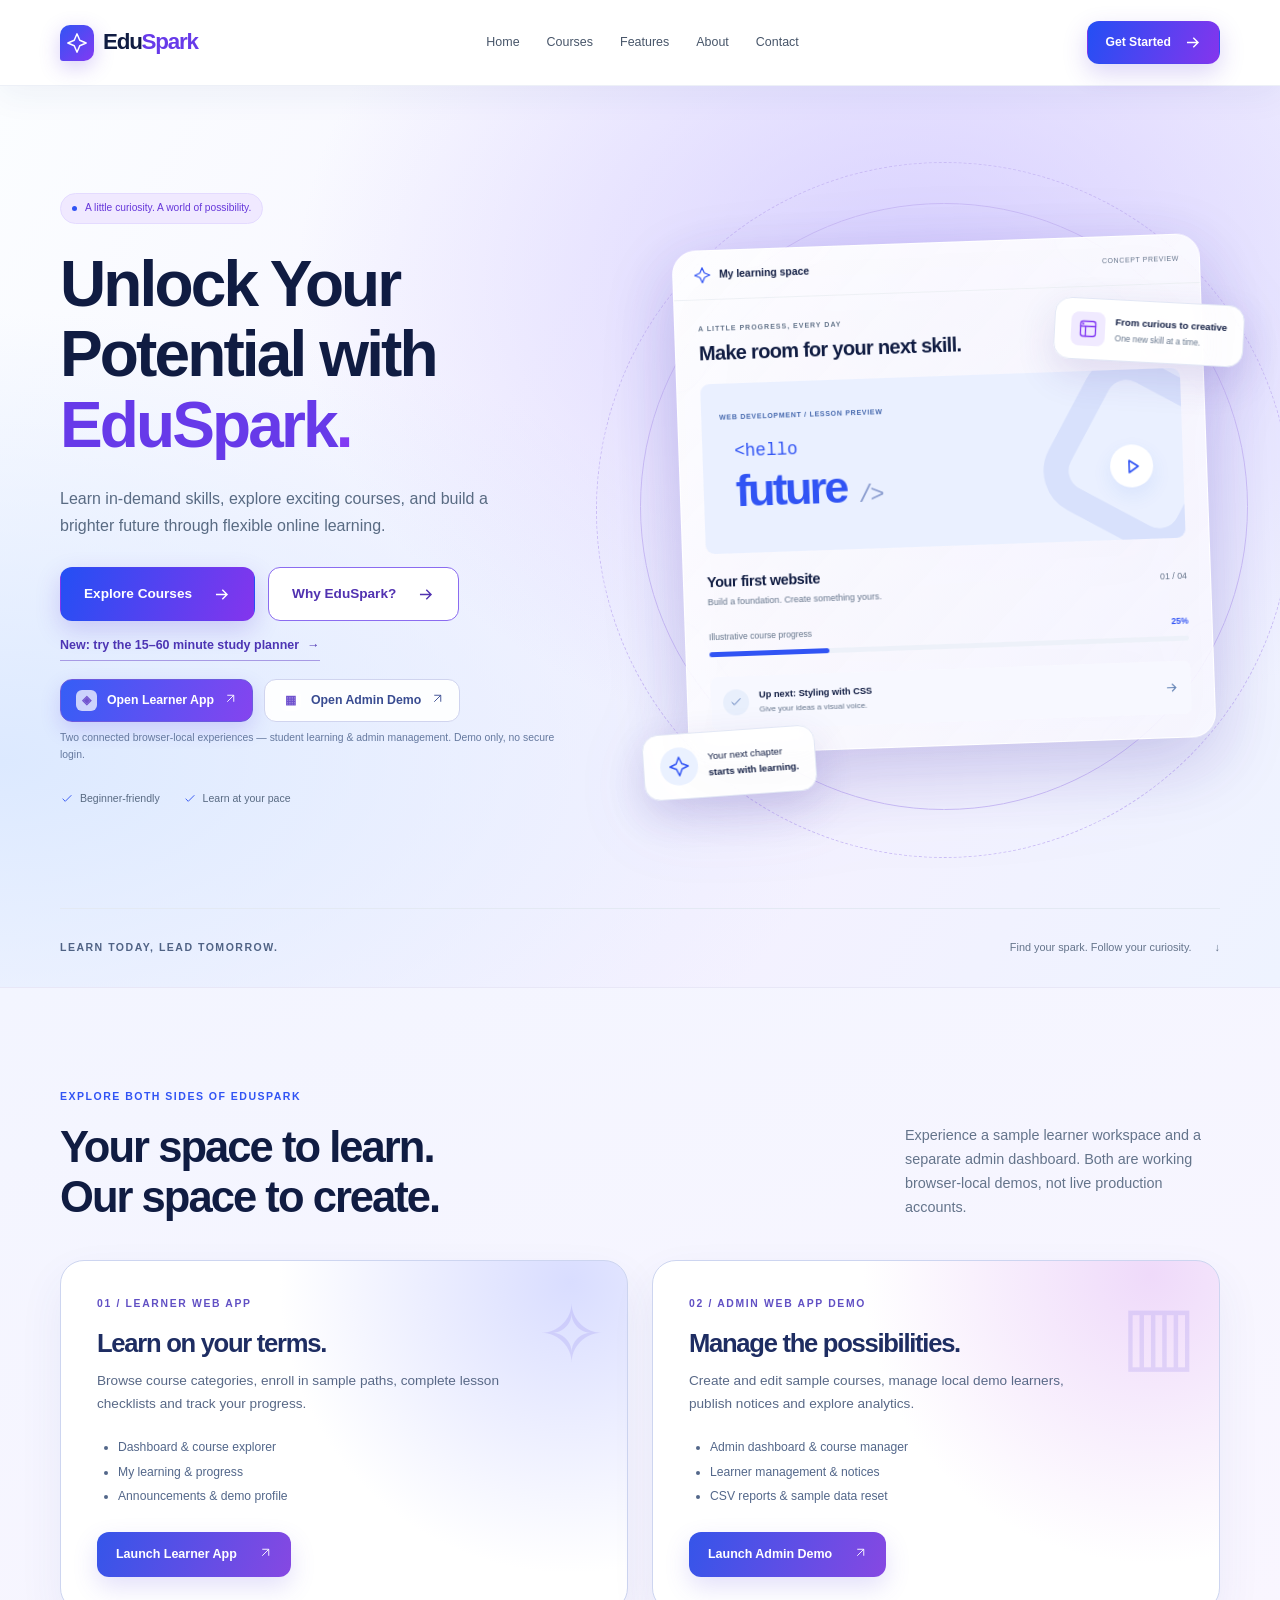
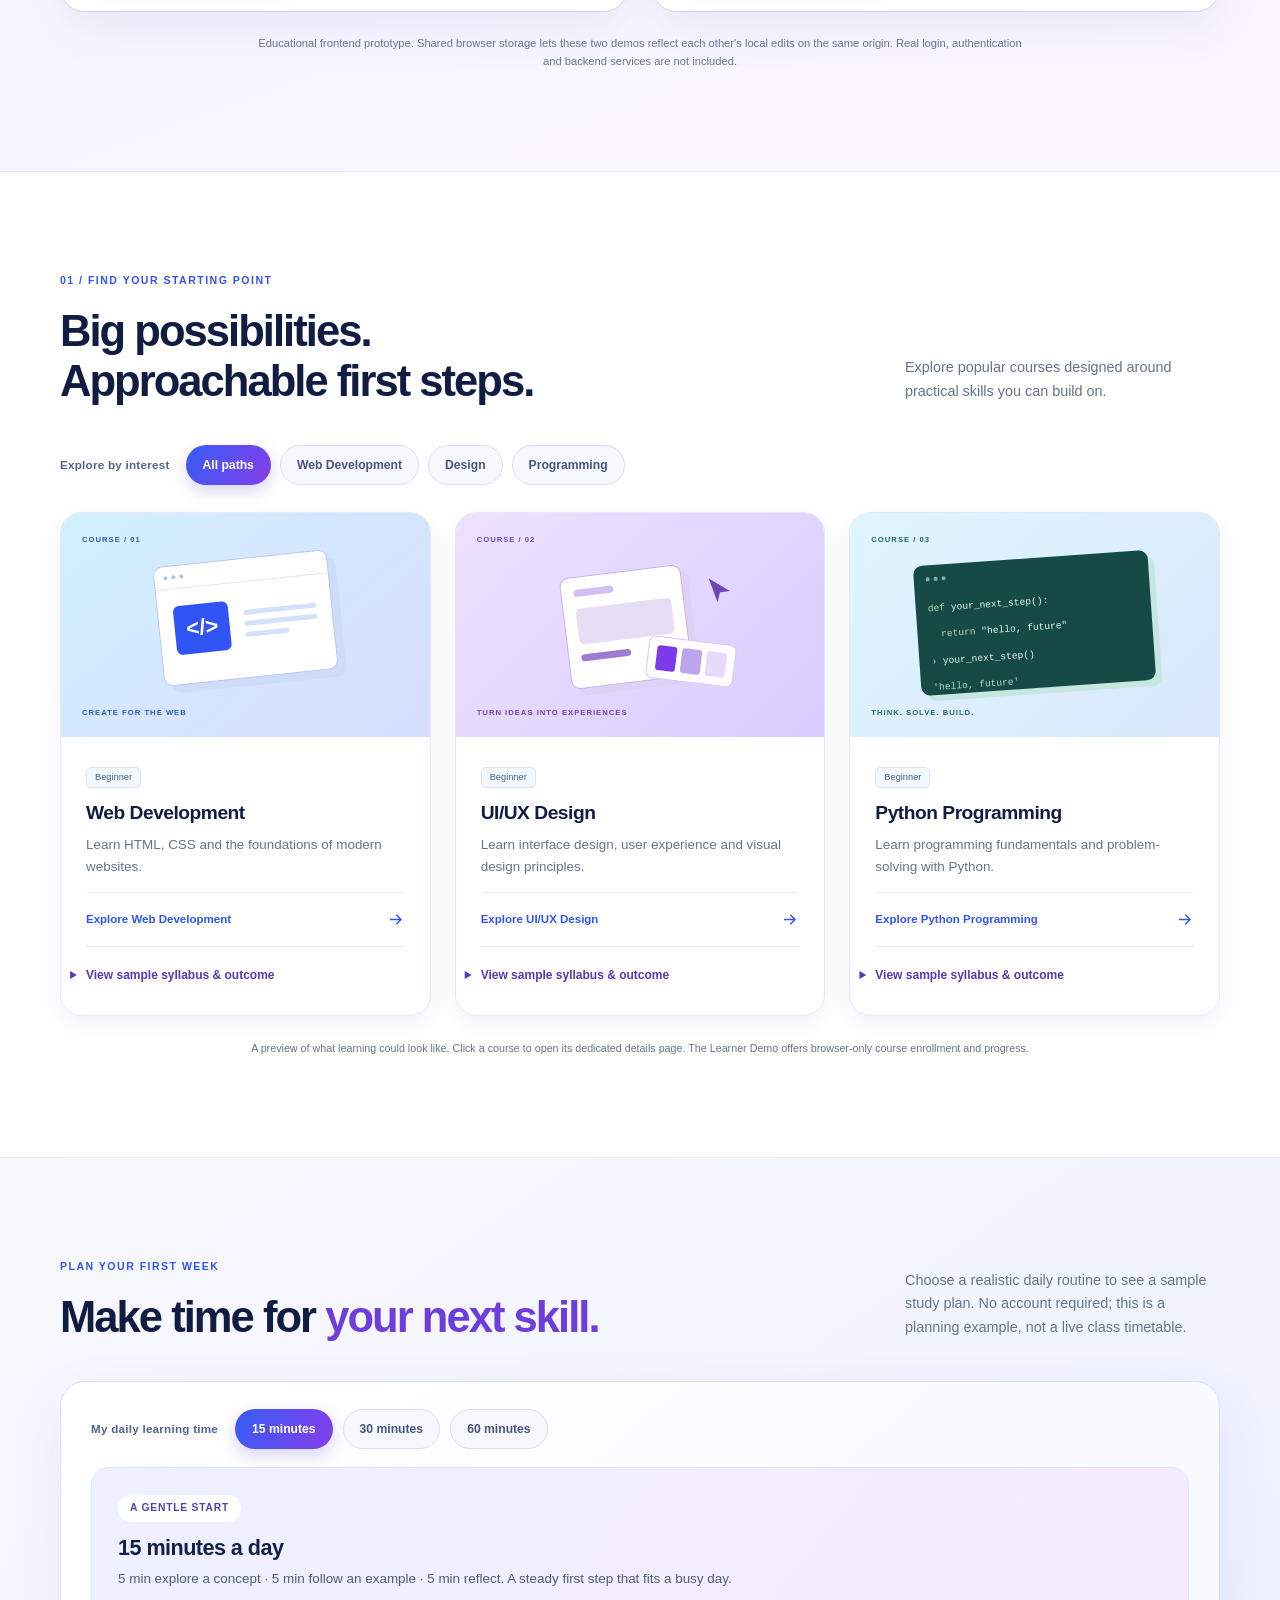
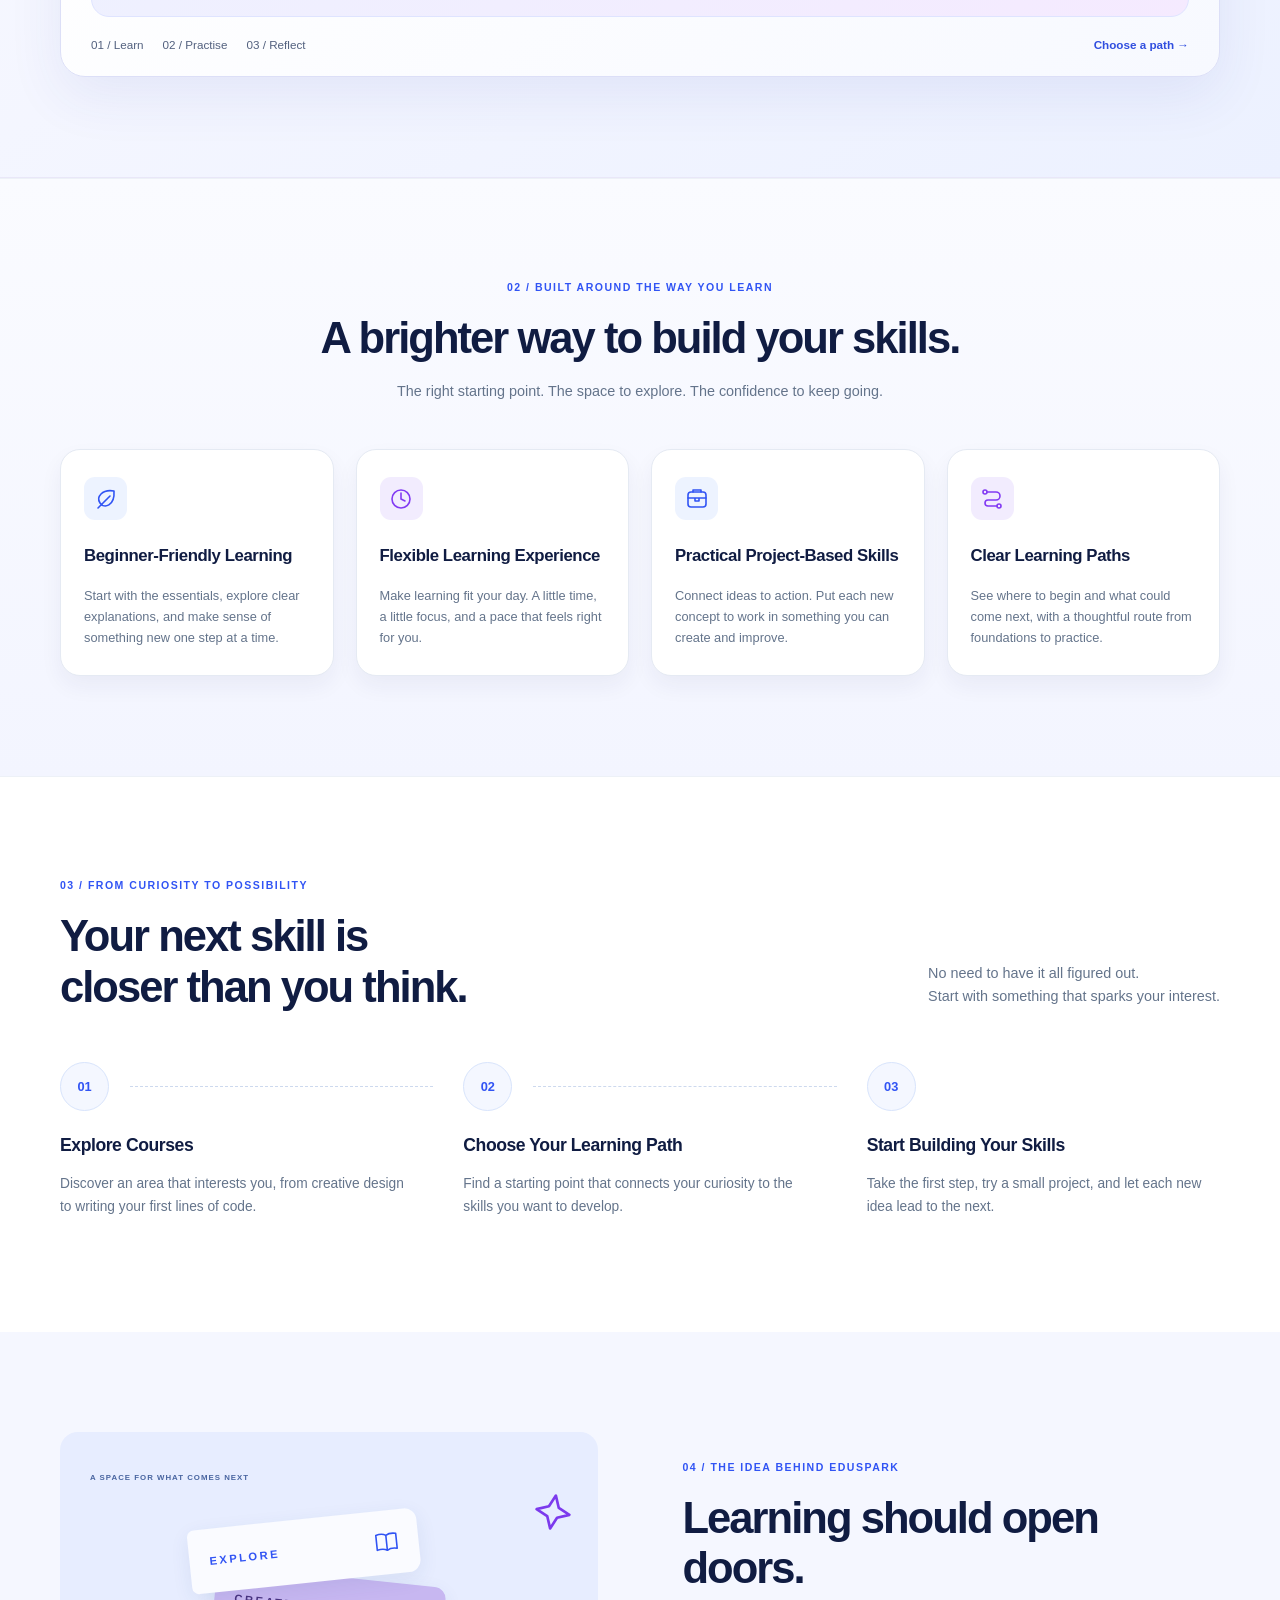
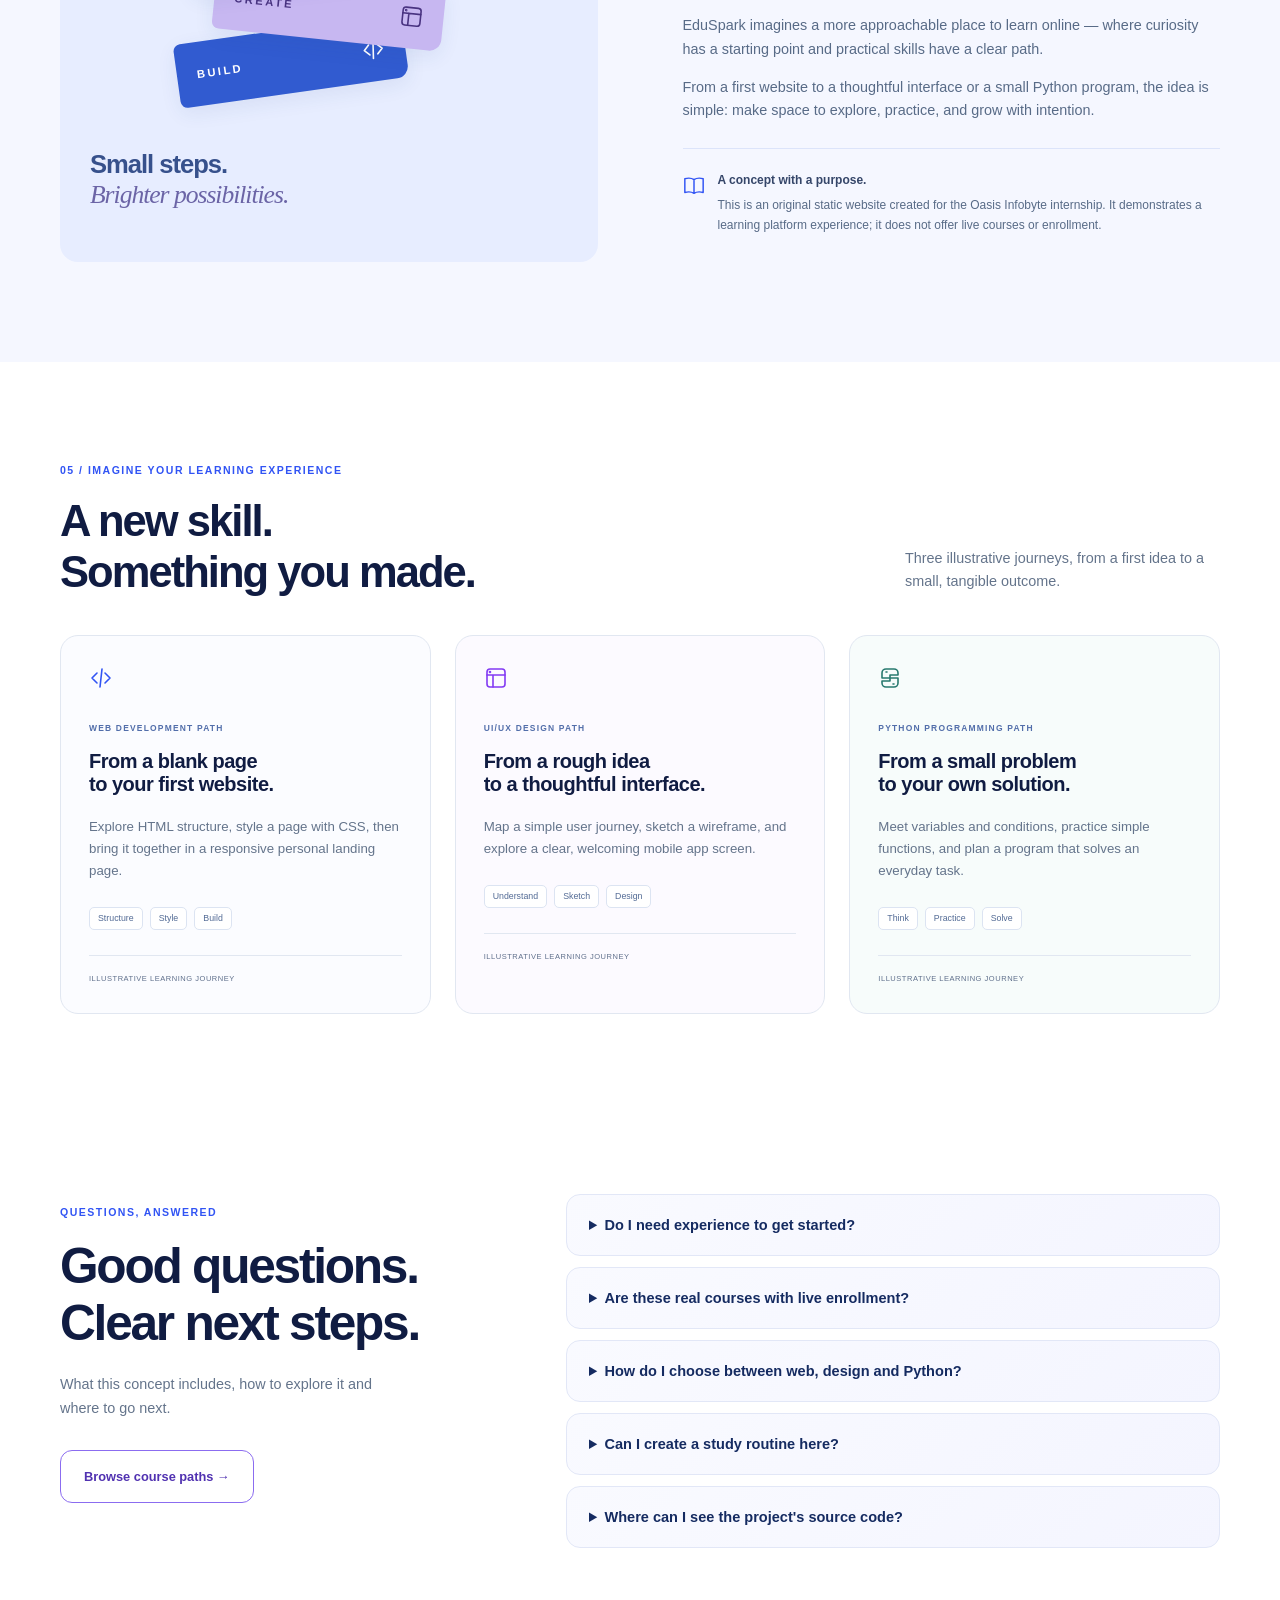
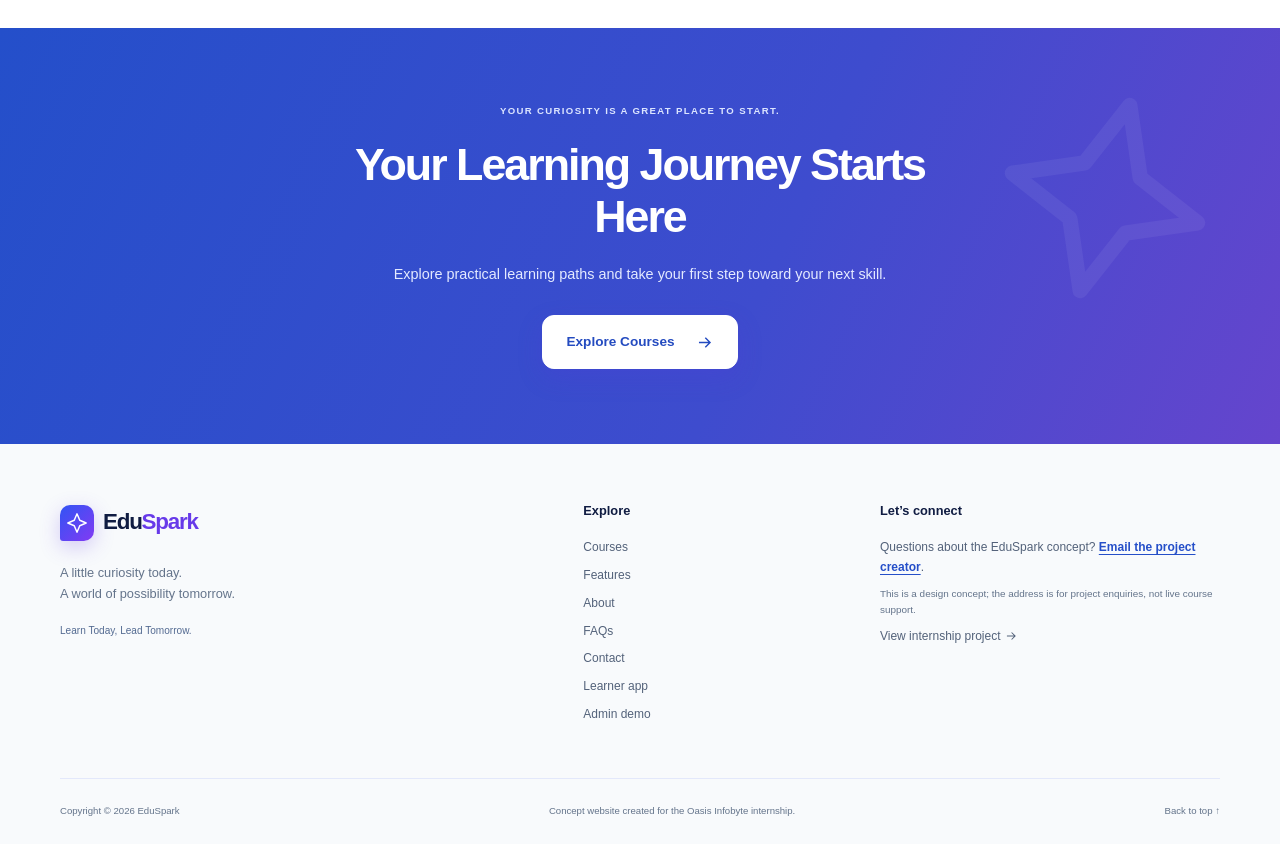
==== commit a13f2065: "Fix final audit defects and verify Level 1 submission readiness" ====
--- a/WebDev-L1-LandingPage/index.html
+++ b/WebDev-L1-LandingPage/index.html
@@ -38,8 +38,8 @@
           </div>
           <p class="hero-planner-link"><a href="#study-planner">New: try the 15–60 minute study planner <span aria-hidden="true">→</span></a></p>
           <div class="hero-app-actions" aria-label="Open the two EduSpark app demos">
-            <a class="hero-app-button learner" href="apps/user/welcome.html"><span aria-hidden="true">◈</span> Open Learner App <span aria-hidden="true">↗</span></a>
-            <a class="hero-app-button admin" href="apps/admin/welcome.html"><span aria-hidden="true">▦</span> Open Admin Demo <span aria-hidden="true">↗</span></a>
+            <a class="hero-app-button learner" href="apps/user/welcome.html"><span aria-hidden="true">◈</span> Open Learner App <span aria-hidden="true"><svg width="13" height="13" viewBox="0 0 24 24" fill="none" stroke="currentColor" stroke-width="1.7" aria-hidden="true" style="display:inline-block;vertical-align:-.1em"><path d="M6 18 18 6M6 6h12v12"/></svg></span></a>
+            <a class="hero-app-button admin" href="apps/admin/welcome.html"><span aria-hidden="true">▦</span> Open Admin Demo <span aria-hidden="true"><svg width="13" height="13" viewBox="0 0 24 24" fill="none" stroke="currentColor" stroke-width="1.7" aria-hidden="true" style="display:inline-block;vertical-align:-.1em"><path d="M6 18 18 6M6 6h12v12"/></svg></span></a>
           </div><p class="hero-demo-caption">Two connected browser-local experiences — student learning &amp; admin management. Demo only, no secure login.</p>
           <div class="hero-notes"><span><svg class="icon" viewBox="0 0 24 24" fill="none" stroke="currentColor" stroke-width="1.6" stroke-linecap="round" stroke-linejoin="round" aria-hidden="true"><path d="m5 12 4 4L19 6"/></svg> Beginner-friendly</span><span><svg class="icon" viewBox="0 0 24 24" fill="none" stroke="currentColor" stroke-width="1.6" stroke-linecap="round" stroke-linejoin="round" aria-hidden="true"><path d="m5 12 4 4L19 6"/></svg> Learn at your pace</span></div>
         </div>
@@ -69,8 +69,8 @@
       <div class="container">
         <div class="section-heading"><div><p class="eyebrow section-kicker">EXPLORE BOTH SIDES OF EDUSPARK</p><h2 id="app-portal-title">Your space to learn.<br>Our space to create.</h2></div><p>Experience a sample learner workspace and a separate admin dashboard. Both are working browser-local demos, not live production accounts.</p></div>
         <div class="app-portal-grid">
-          <article class="portal-card portal-learner"><span class="portal-kicker">01 / LEARNER WEB APP</span><div class="portal-glyph" aria-hidden="true">✧</div><h3>Learn on your terms.</h3><p>Browse course categories, enroll in sample paths, complete lesson checklists and track your progress.</p><ul><li>Dashboard &amp; course explorer</li><li>My learning &amp; progress</li><li>Announcements &amp; demo profile</li></ul><a class="portal-cta" href="apps/user/welcome.html">Launch Learner App <span aria-hidden="true">↗</span></a></article>
-          <article class="portal-card portal-admin"><span class="portal-kicker">02 / ADMIN WEB APP DEMO</span><div class="portal-glyph" aria-hidden="true">▥</div><h3>Manage the possibilities.</h3><p>Create and edit sample courses, manage local demo learners, publish notices and explore analytics.</p><ul><li>Admin dashboard &amp; course manager</li><li>Learner management &amp; notices</li><li>CSV reports &amp; sample data reset</li></ul><a class="portal-cta" href="apps/admin/welcome.html">Launch Admin Demo <span aria-hidden="true">↗</span></a></article>
+          <article class="portal-card portal-learner"><span class="portal-kicker">01 / LEARNER WEB APP</span><div class="portal-glyph" aria-hidden="true">✧</div><h3>Learn on your terms.</h3><p>Browse course categories, enroll in sample paths, complete lesson checklists and track your progress.</p><ul><li>Dashboard &amp; course explorer</li><li>My learning &amp; progress</li><li>Announcements &amp; demo profile</li></ul><a class="portal-cta" href="apps/user/welcome.html">Launch Learner App <span aria-hidden="true"><svg width="13" height="13" viewBox="0 0 24 24" fill="none" stroke="currentColor" stroke-width="1.7" aria-hidden="true" style="display:inline-block;vertical-align:-.1em"><path d="M6 18 18 6M6 6h12v12"/></svg></span></a></article>
+          <article class="portal-card portal-admin"><span class="portal-kicker">02 / ADMIN WEB APP DEMO</span><div class="portal-glyph" aria-hidden="true">▥</div><h3>Manage the possibilities.</h3><p>Create and edit sample courses, manage local demo learners, publish notices and explore analytics.</p><ul><li>Admin dashboard &amp; course manager</li><li>Learner management &amp; notices</li><li>CSV reports &amp; sample data reset</li></ul><a class="portal-cta" href="apps/admin/welcome.html">Launch Admin Demo <span aria-hidden="true"><svg width="13" height="13" viewBox="0 0 24 24" fill="none" stroke="currentColor" stroke-width="1.7" aria-hidden="true" style="display:inline-block;vertical-align:-.1em"><path d="M6 18 18 6M6 6h12v12"/></svg></span></a></article>
         </div>
         <p class="portal-note">Educational frontend prototype. Shared browser storage lets these two demos reflect each other's local edits on the same origin. Real login, authentication and backend services are not included.</p>
       </div>
@@ -158,7 +158,7 @@
   </main>
 
   <footer class="site-footer" id="contact"><div class="container">
-    <div class="footer-grid"><div class="footer-brand"><a class="logo" href="#home" aria-label="EduSpark home"><span class="logo-symbol"><svg class="icon" viewBox="0 0 24 24" fill="none" stroke="currentColor" stroke-width="1.6" stroke-linecap="round" stroke-linejoin="round" aria-hidden="true"><path d="m12 2 3 7 7 3-7 3-3 7-3-7-7-3 7-3Z"/></svg></span><span>Edu<span class="logo-blue">Spark</span></span></a><p>A little curiosity today.<br>A world of possibility tomorrow.</p><span class="footer-tagline">Learn Today, Lead Tomorrow.</span></div><div><h2>Explore</h2><a href="#courses">Courses</a><a href="#features">Features</a><a href="#about">About</a><a href="#faq">FAQs</a><a href="#contact">Contact</a><a href="apps/user/welcome.html">Learner app</a><a href="apps/admin/welcome.html">Admin demo</a></div><div class="footer-contact"><h2>Let’s connect</h2><p>Questions about the EduSpark concept? <a href="mailto:yvarmitha@gmail.com?subject=EduSpark%20Concept%20Enquiry">Email the project creator</a>.</p><p class="contact-placeholder">This is a design concept; the address is for project enquiries, not live course support.</p><a href="https://github.com/VarmithaYogananthan/OIBSIP/tree/feat/level-1-web-development/WebDev-L1-LandingPage">View internship project <svg viewBox="0 0 24 24" class="arrow" fill="none" stroke="currentColor" stroke-width="1.8" aria-hidden="true"><path d="M5 12h14m-6-6 6 6-6 6"/></svg></a></div></div>
+    <div class="footer-grid"><div class="footer-brand"><a class="logo" href="#home" aria-label="EduSpark home"><span class="logo-symbol"><svg class="icon" viewBox="0 0 24 24" fill="none" stroke="currentColor" stroke-width="1.6" stroke-linecap="round" stroke-linejoin="round" aria-hidden="true"><path d="m12 2 3 7 7 3-7 3-3 7-3-7-7-3 7-3Z"/></svg></span><span>Edu<span class="logo-blue">Spark</span></span></a><p>A little curiosity today.<br>A world of possibility tomorrow.</p><span class="footer-tagline">Learn Today, Lead Tomorrow.</span></div><div><h2>Explore</h2><a href="#courses">Courses</a><a href="#features">Features</a><a href="#about">About</a><a href="#faq">FAQs</a><a href="#contact">Contact</a><a href="apps/user/welcome.html">Learner app</a><a href="apps/admin/welcome.html">Admin demo</a></div><div class="footer-contact"><h2>Let’s connect</h2><p>Questions about the EduSpark concept? <a href="mailto:yvarmitha@gmail.com?subject=EduSpark%20Concept%20Enquiry">Email the project creator</a>.</p><p class="contact-placeholder">This is a design concept; the address is for project enquiries, not live course support.</p><a href="https://github.com/VarmithaYogananthan/OIBSIP/tree/main/WebDev-L1-LandingPage">View internship project <svg viewBox="0 0 24 24" class="arrow" fill="none" stroke="currentColor" stroke-width="1.8" aria-hidden="true"><path d="M5 12h14m-6-6 6 6-6 6"/></svg></a></div></div>
     <div class="footer-bottom"><span>Copyright © 2026 EduSpark</span><span>Concept website created for the Oasis Infobyte internship.</span><a href="#home">Back to top ↑</a></div>
   </div></footer>
 </body>
--- a/WebDev-L1-LandingPage/styles.css
+++ b/WebDev-L1-LandingPage/styles.css
@@ -521,3 +521,12 @@
 @media(max-width:700px){.app-portal-grid{grid-template-columns:1fr}.portal-card{min-height:0;padding:25px}.hero-app-button{font-size:.73rem}.hero-app-actions{margin-top:15px}.hero-demo-caption{line-height:1.5}}
 @media(max-width:370px){.hero-app-actions{flex-direction:column;align-items:stretch}.hero-app-button{width:100%;justify-content:space-between}}
 @media(prefers-reduced-motion:reduce){.hero-app-button,.portal-cta{transition:none!important}}
+
+
+/* Each landing-page course image/title now links to its dedicated course page. */
+.course-cover-link{display:block;color:inherit;border-radius:18px 18px 0 0;overflow:hidden}
+.course-cover-link:hover .course-art{filter:brightness(1.045)}
+.course-cover-link:focus-visible{outline:3px solid #704ce3;outline-offset:-3px}
+.course-body h3 a{color:inherit;text-decoration:none}
+.course-body h3 a:hover{color:#6840d0;text-decoration:underline;text-underline-offset:4px}
+.course-link{cursor:pointer}
